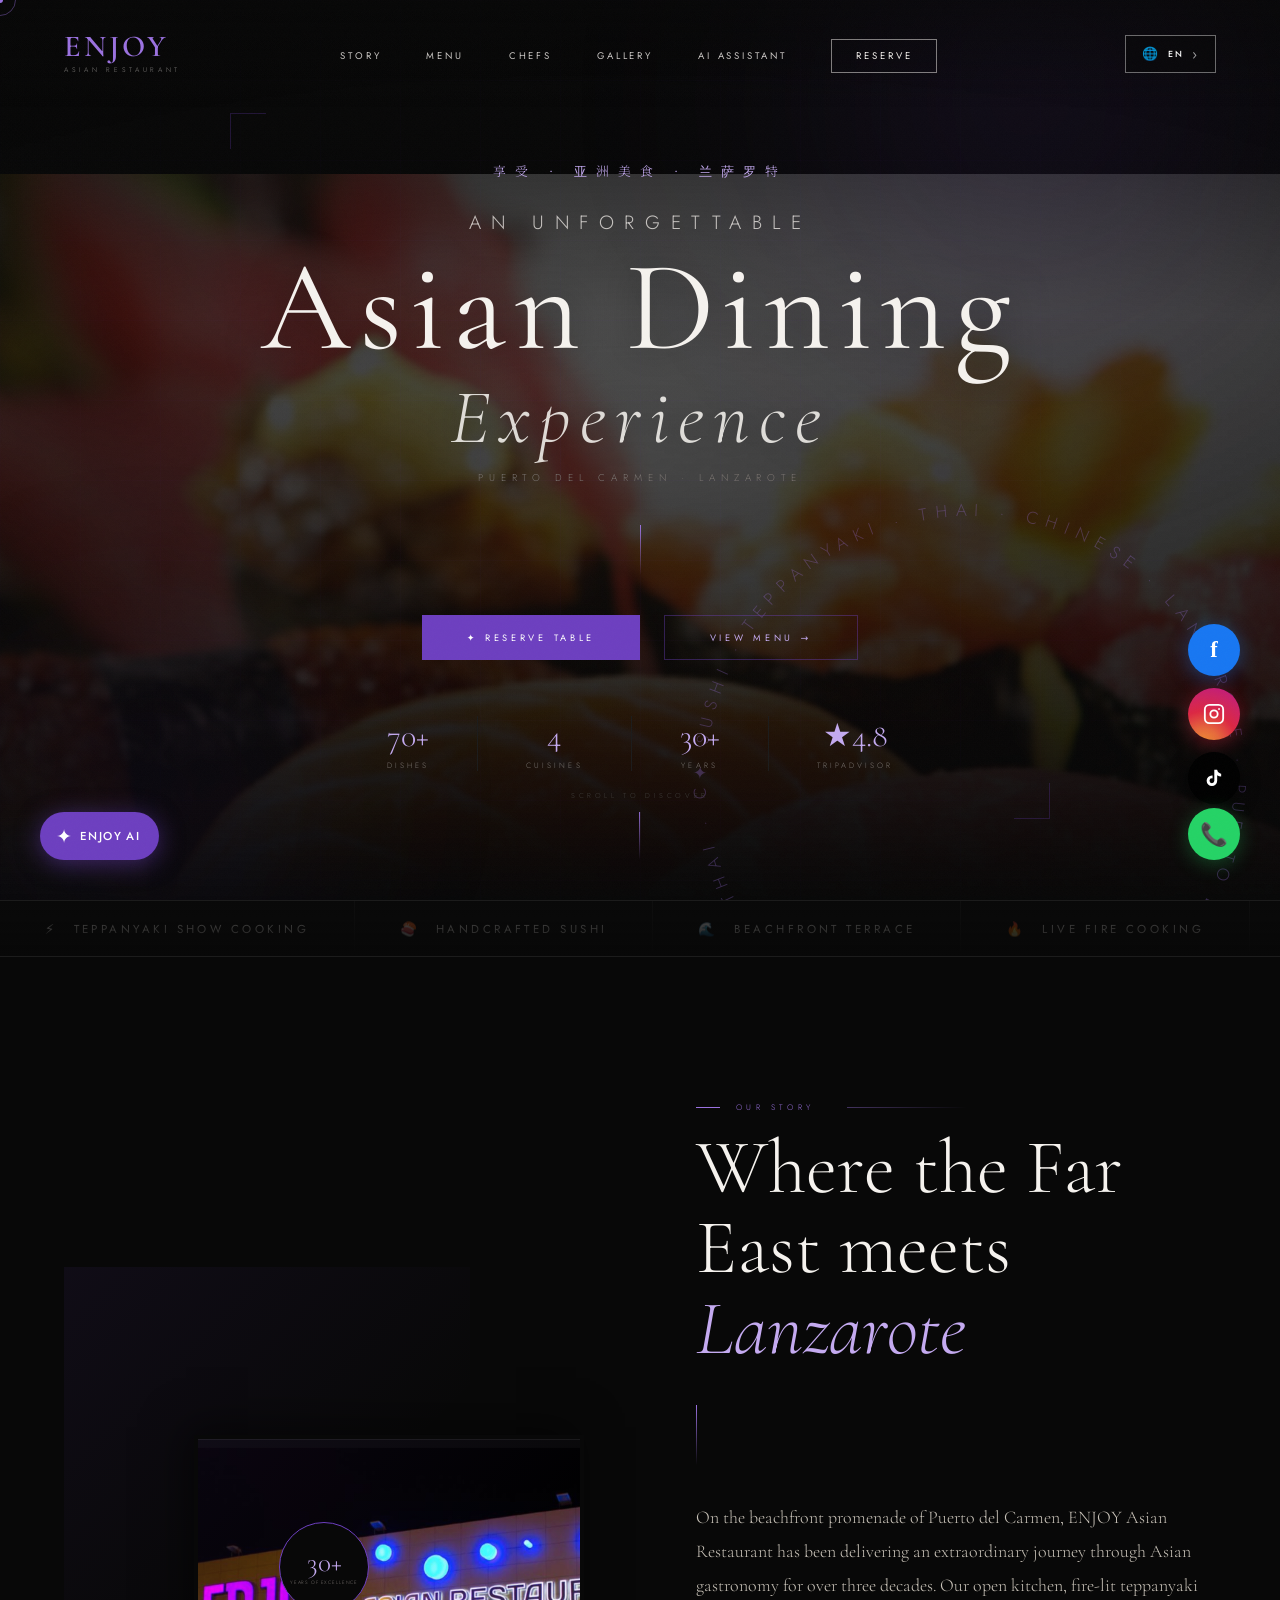
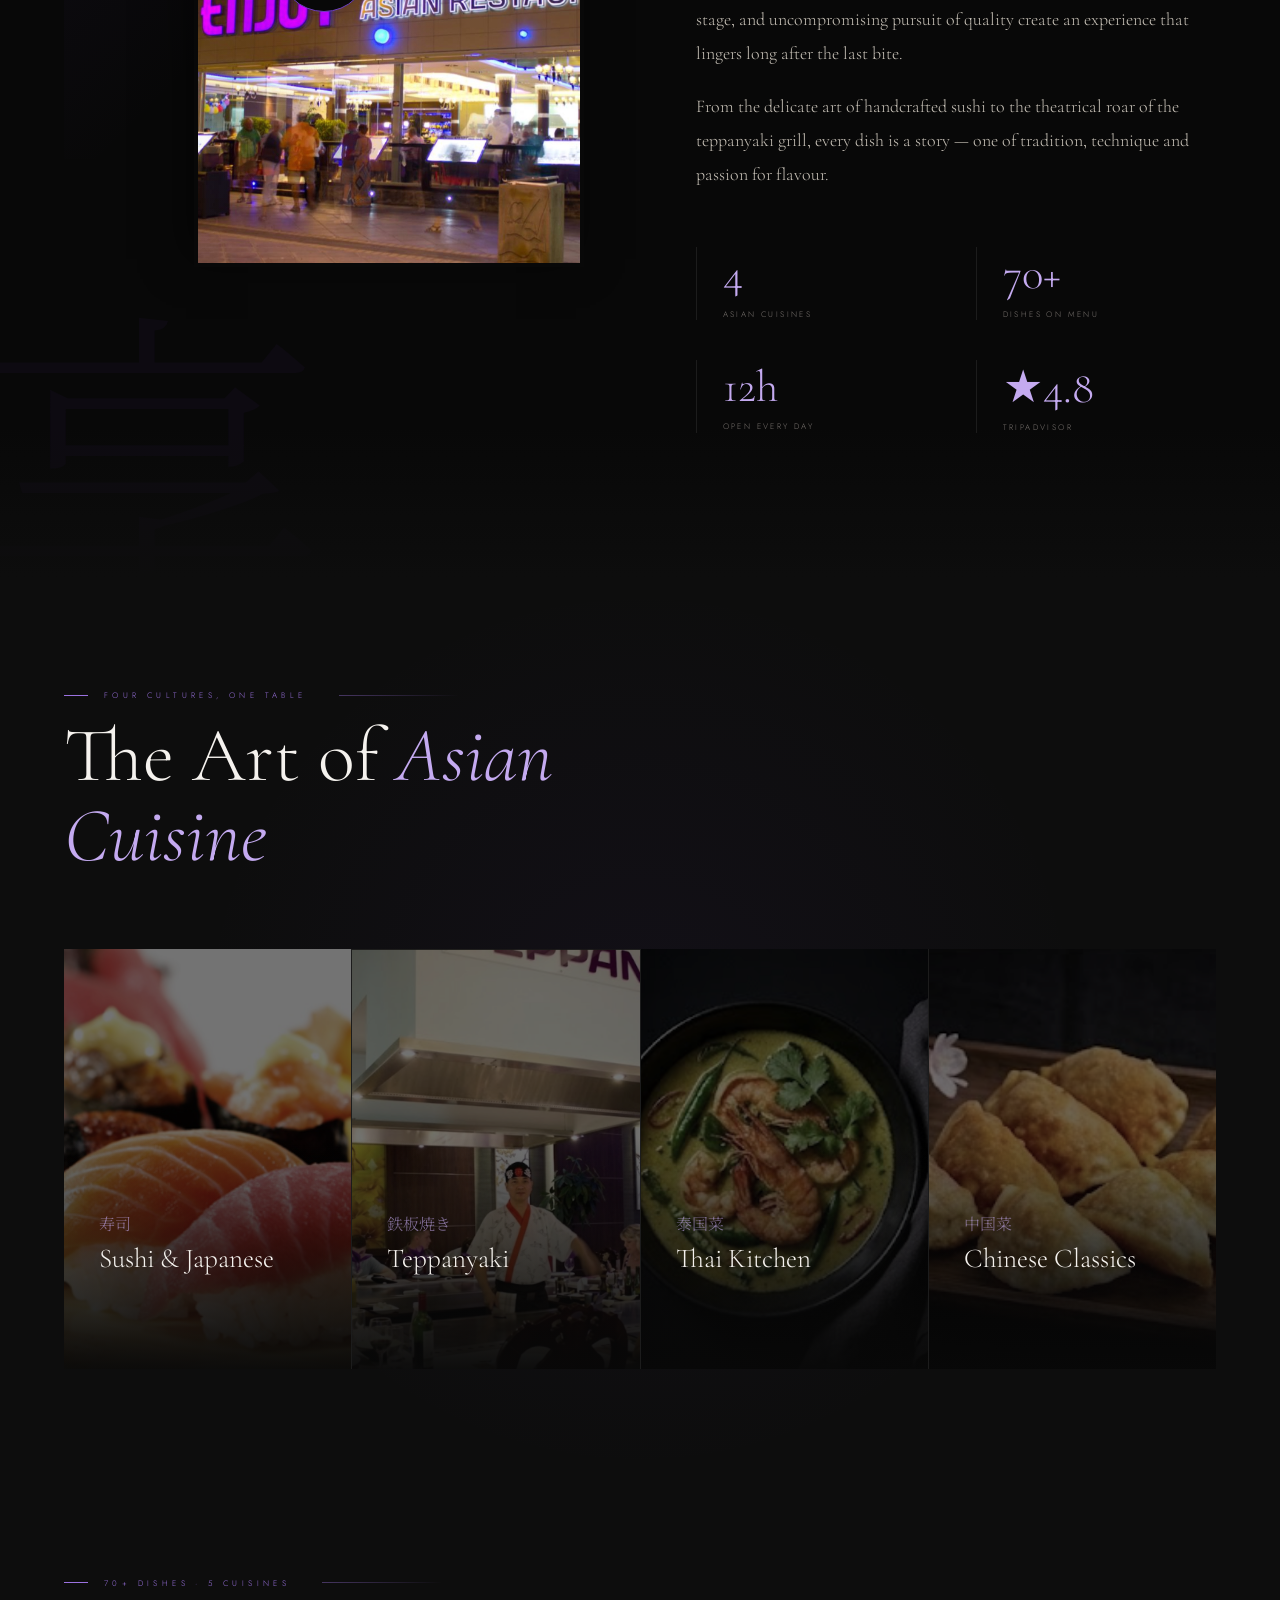
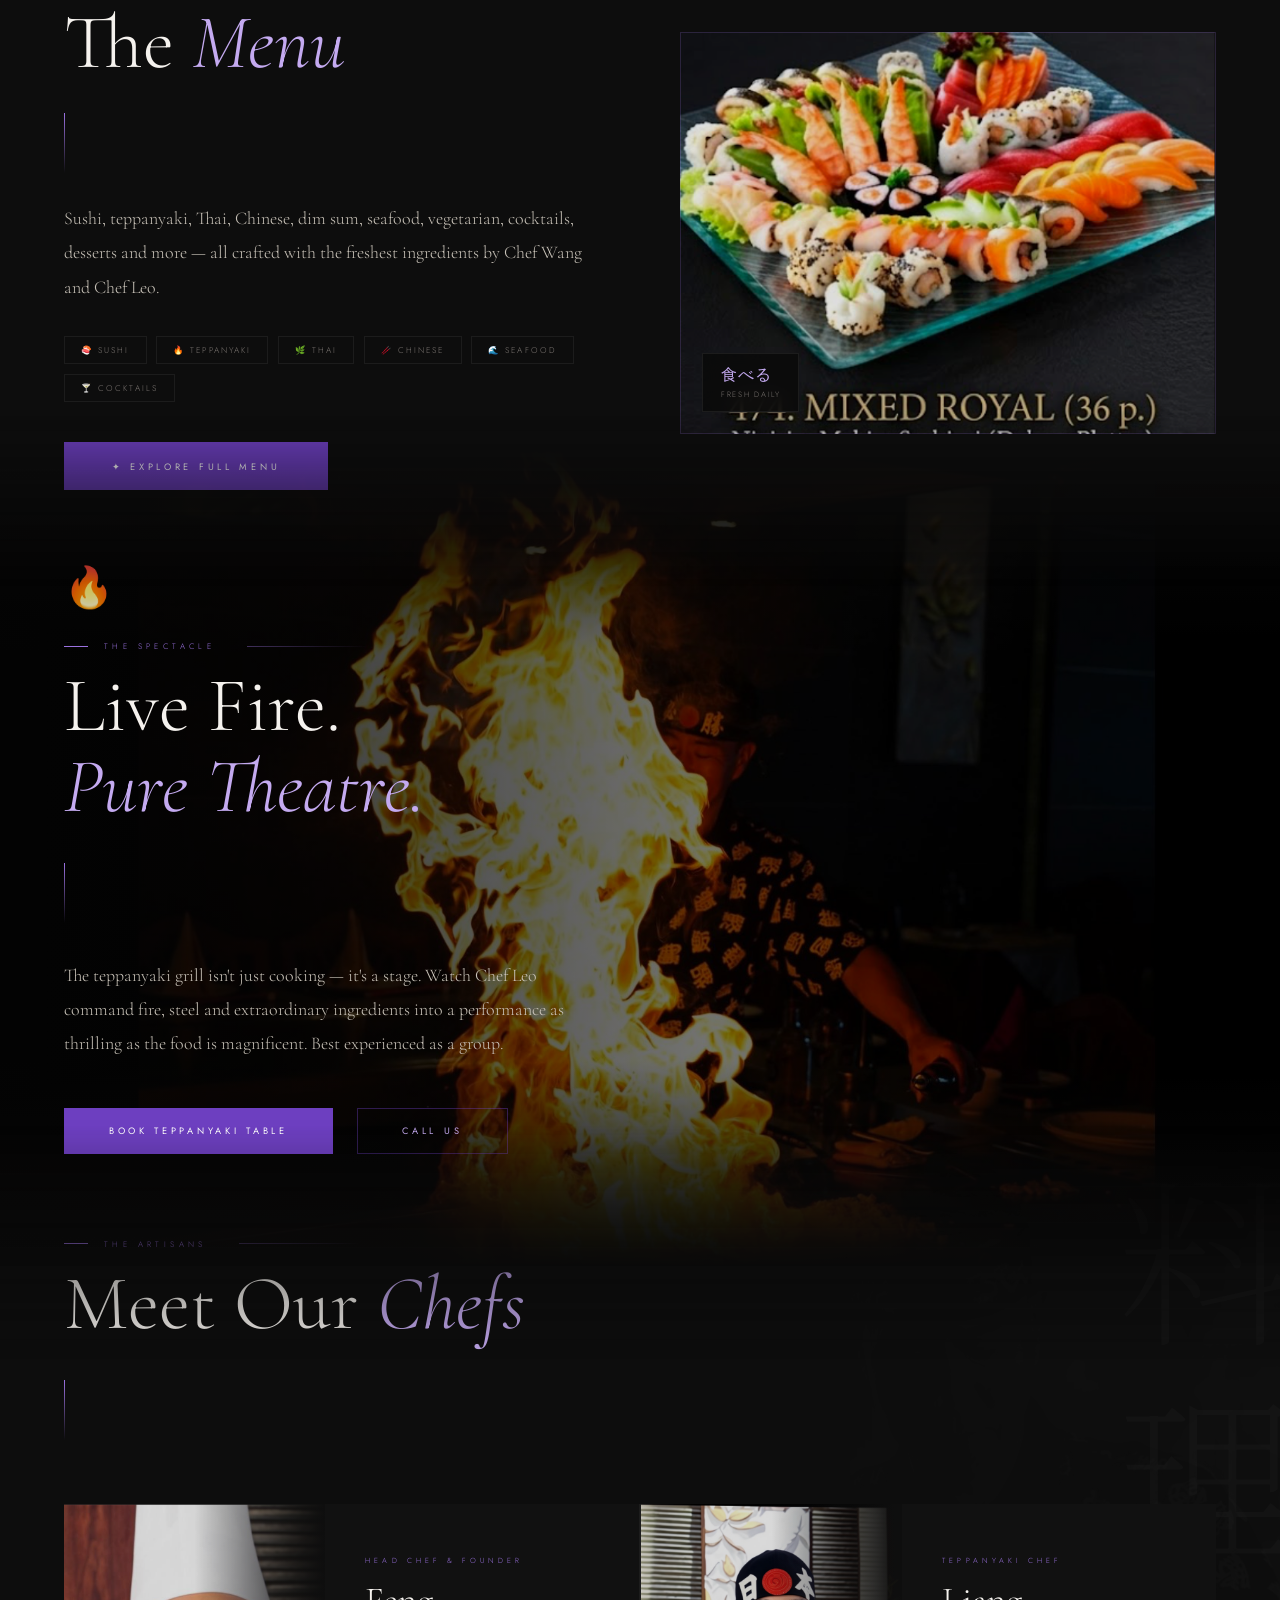
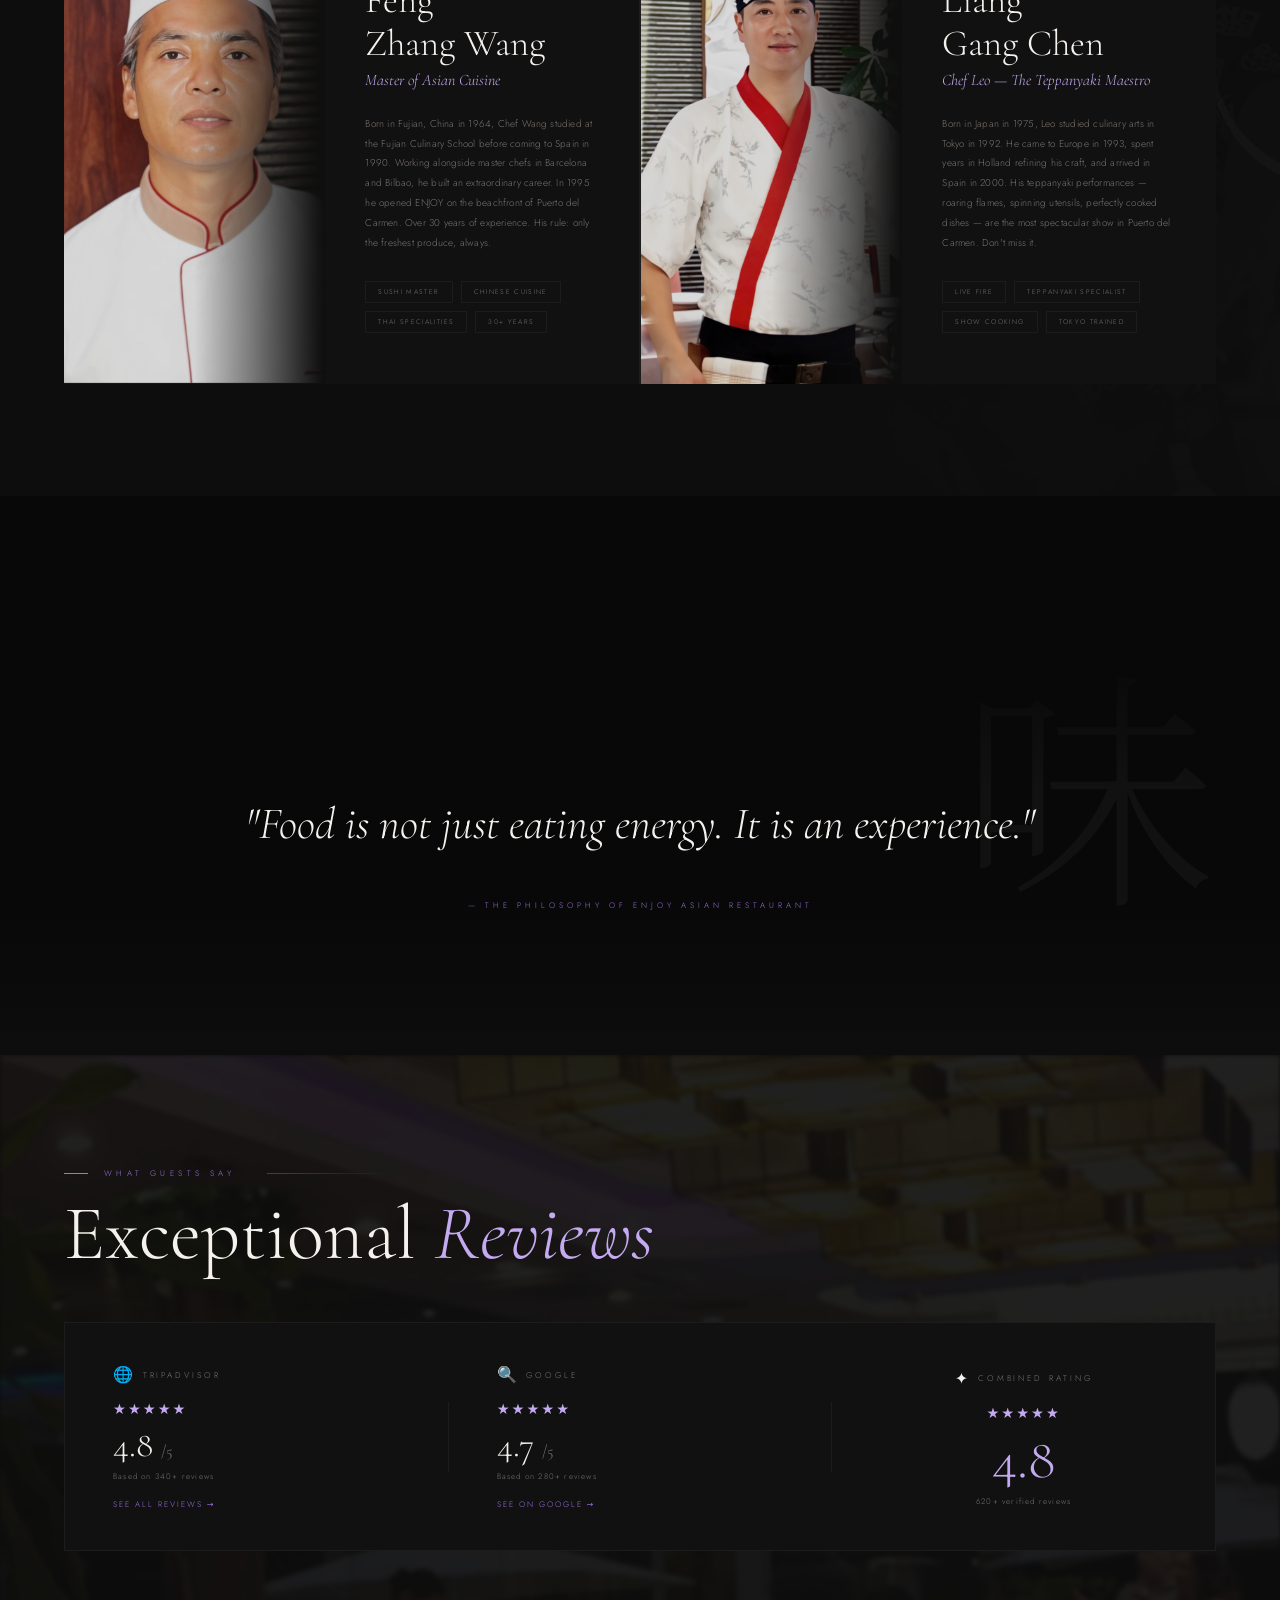
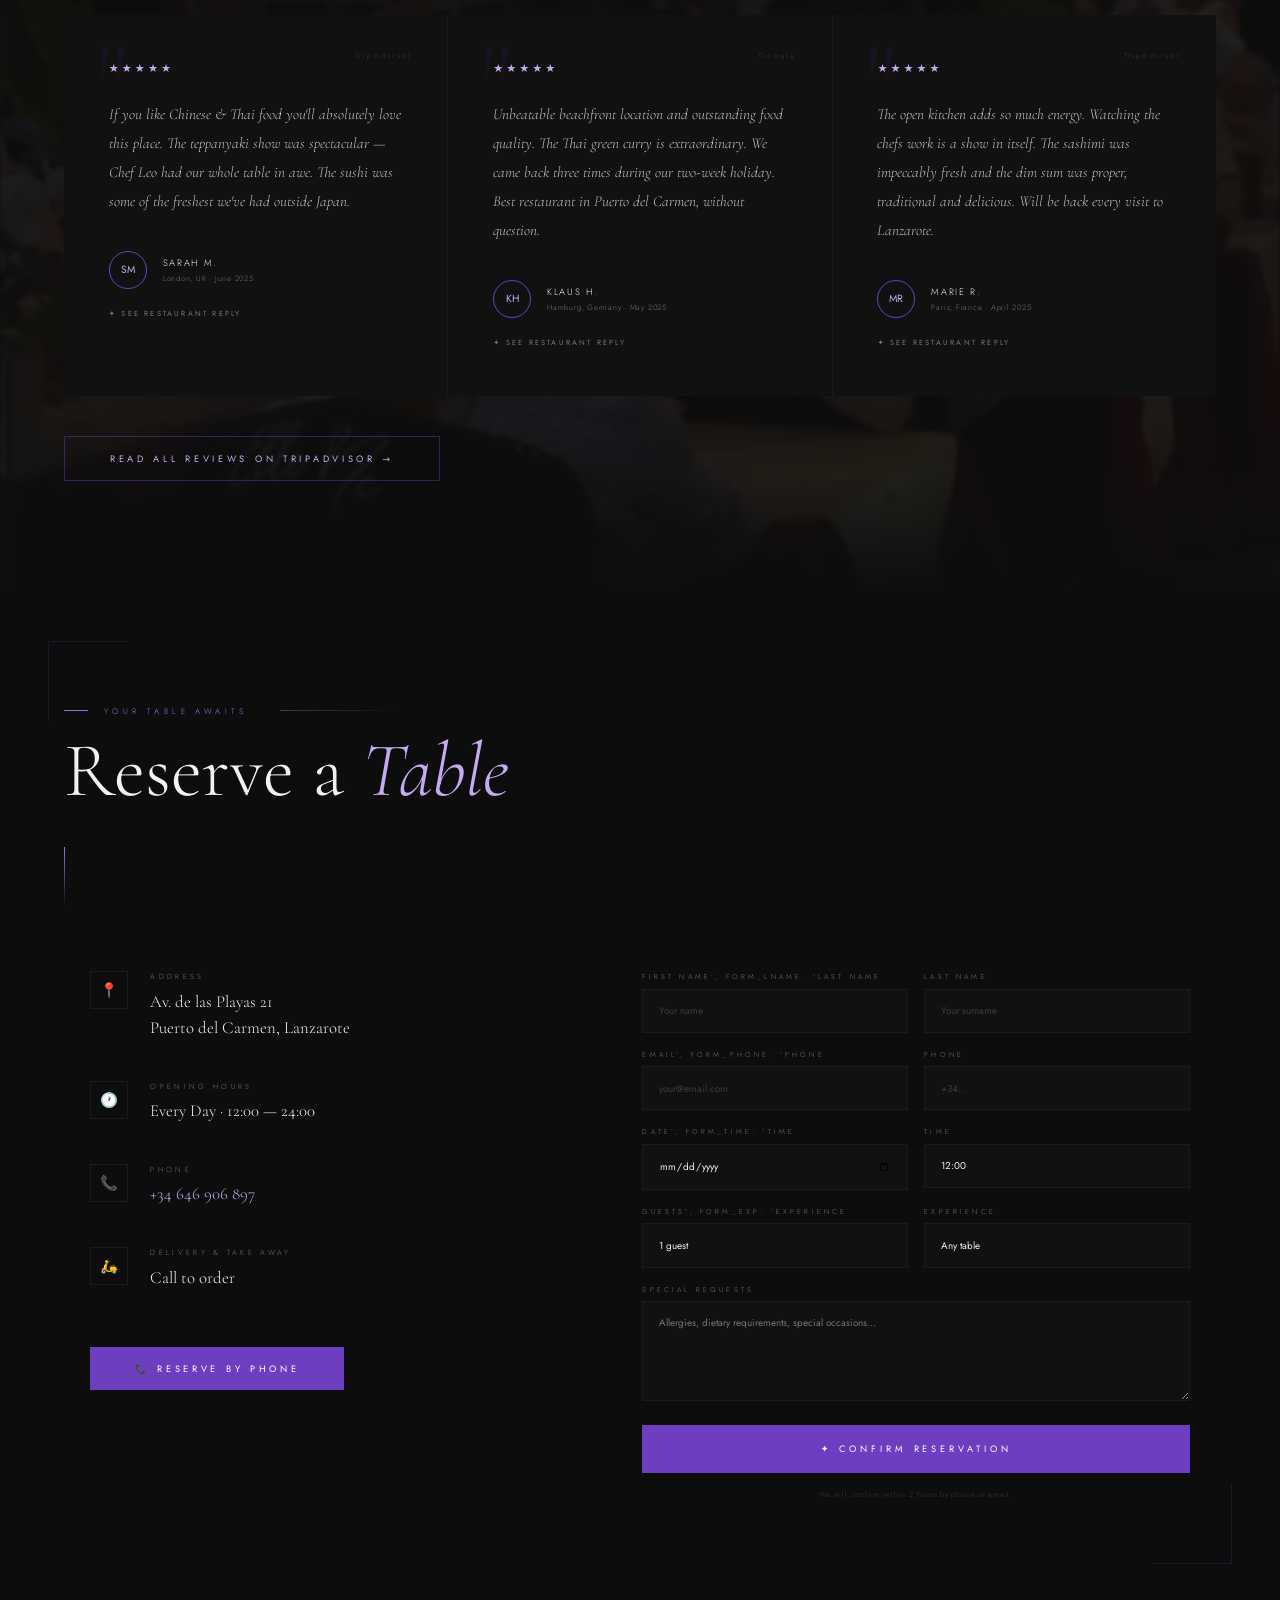
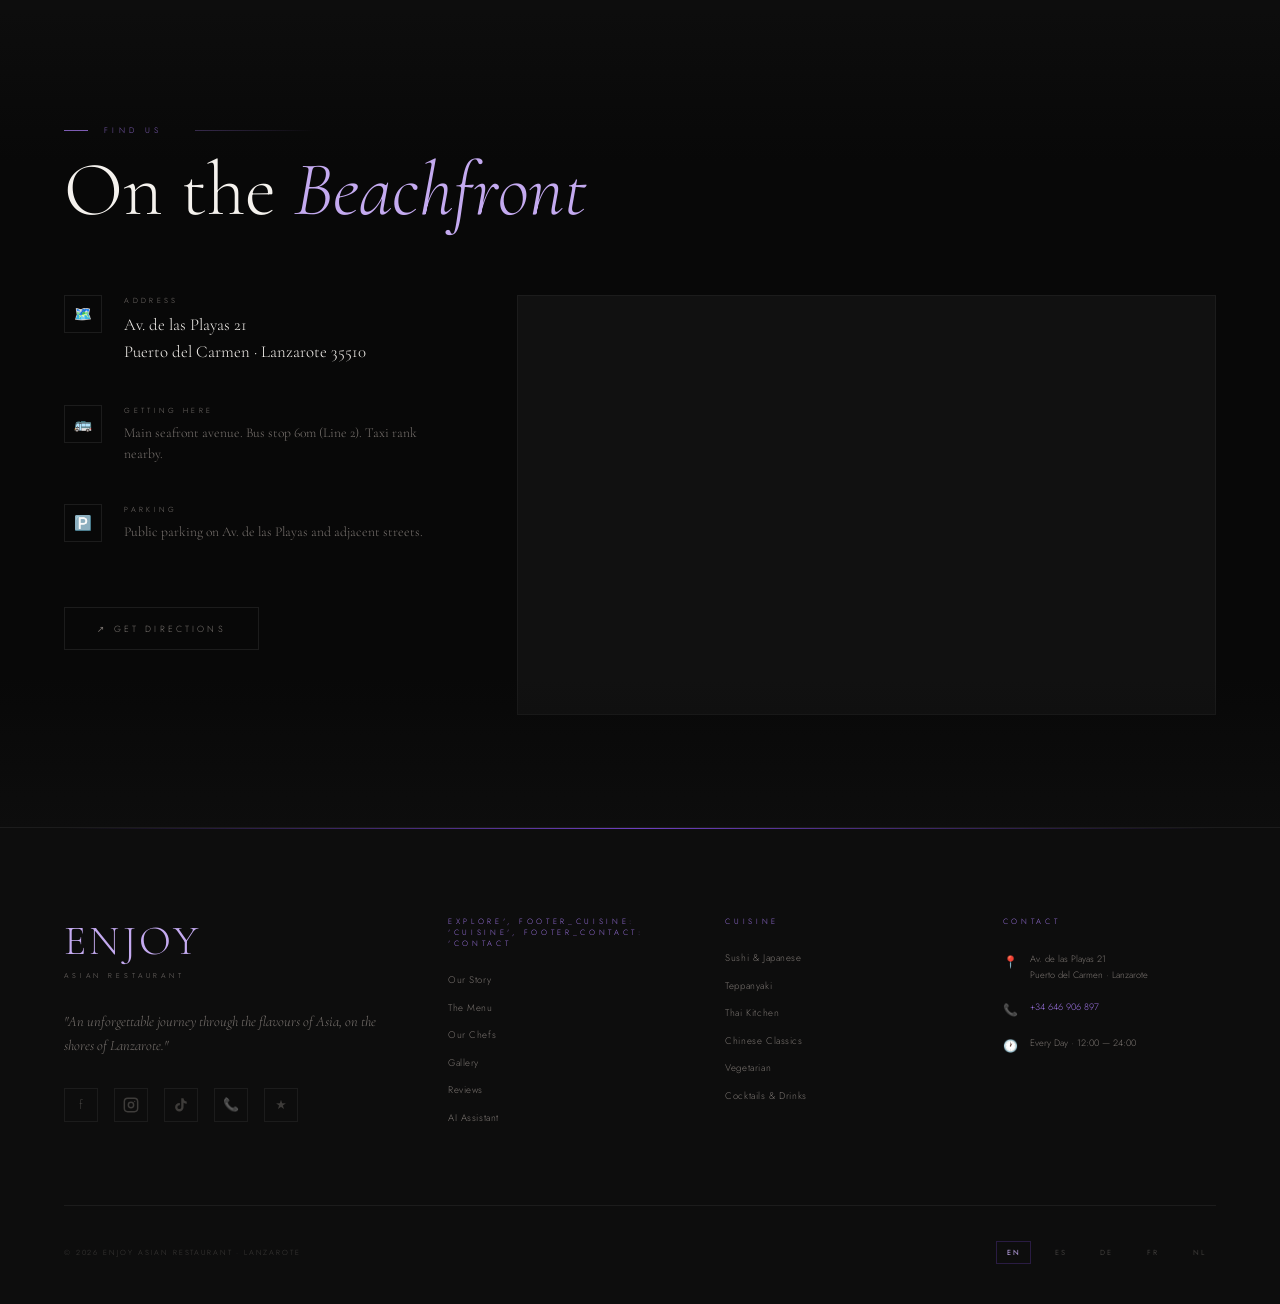
==== index.html @ 955f2ff1 "fwef" ====
<!DOCTYPE html>
<html lang="en" id="htmlRoot">
<head>
  <meta charset="UTF-8">
  <link rel="icon" type="image/png" href="Fabicon.png">
  <link rel="apple-touch-icon" href="Fabicon.png">
  <meta name="viewport" content="width=device-width, initial-scale=1.0">
  <meta name="description" content="ENJOY Asian Restaurant — Premium sushi, teppanyaki, Thai & Chinese cuisine on the beachfront of Puerto del Carmen, Lanzarote.">
  <meta name="keywords" content="restaurant puerto del carmen, asian restaurant lanzarote, sushi lanzarote, teppanyaki lanzarote, thai restaurant lanzarote, chinese restaurant lanzarote">
  <title>ENJOY Asian Restaurant — Puerto del Carmen, Lanzarote</title>
  <link rel="stylesheet" href="style.css">
</head>
<body>

<!-- Custom cursor -->
<div id="cursor-dot"></div>
<div id="cursor-ring"></div>

<!-- Loader -->
<div id="loader">
  <div class="loader-kanji">享</div>
  <div class="loader-text">ENJOY Asian Restaurant</div>
  <div class="loader-bar"><div class="loader-bar-fill"></div></div>
</div>

<!-- Social floats -->
<div id="social-float">
  <a href="https://www.facebook.com/enjoyasianrestaurant/?locale=es_ES" class="social-bubble fb-bubble" aria-label="Facebook" target="_blank" rel="noopener">f</a>
  <a href="https://www.instagram.com/enjoy_asian_restaurant?igsh=MTVpM29tMm94ZmNlbQ==" class="social-bubble ig-bubble" aria-label="Instagram" target="_blank" rel="noopener">
    <svg viewBox="0 0 24 24" fill="none" stroke="currentColor" stroke-width="2" stroke-linecap="round" stroke-linejoin="round" width="22" height="22"><rect x="2" y="2" width="20" height="20" rx="5" ry="5"/><circle cx="12" cy="12" r="4"/><circle cx="17.5" cy="6.5" r="1" fill="currentColor" stroke="none"/></svg>
  </a>
  <a href="https://www.tiktok.com/@enjoyasiaresturant?_r=1&_t=ZN-97IBMkynPc6" class="social-bubble tt-bubble" aria-label="TikTok" target="_blank" rel="noopener">
    <svg viewBox="0 0 24 24" fill="currentColor" width="20" height="20"><path d="M19.59 6.69a4.83 4.83 0 0 1-3.77-4.25V2h-3.45v13.67a2.89 2.89 0 0 1-2.88 2.5 2.89 2.89 0 0 1-2.89-2.89 2.89 2.89 0 0 1 2.89-2.89c.28 0 .54.04.79.1V9.01a6.32 6.32 0 0 0-.79-.05 6.34 6.34 0 0 0-6.34 6.34 6.34 6.34 0 0 0 6.34 6.34 6.34 6.34 0 0 0 6.33-6.34V8.69a8.18 8.18 0 0 0 4.78 1.52V6.76a4.85 4.85 0 0 1-1.01-.07z"/></svg>
  </a>
</div>

<!-- AI floating chat -->
<div id="ai-chat-float">
  <button id="ai-chat-btn" onclick="toggleAiChat()" aria-label="AI Assistant">
    <span id="ai-chat-btn-icon">✦</span>
    <span id="ai-chat-btn-close" style="display:none">✕</span>
    <span id="ai-chat-label">ENJOY AI</span>
  </button>
  <div id="ai-chat-panel" style="display:none">
    <div class="ai-fp-header">
      <div class="ai-fp-dot"></div>
      <span class="ai-fp-title" data-i18n="ai_status">ENJOY AI Assistant · Online</span>
    </div>
    <div class="ai-fp-messages" id="floatChatMessages">
      <div class="msg bot">
        <span class="msg-label">ENJOY AI</span>
        <div class="msg-bubble" data-i18n="ai_welcome"><strong>Irasshaimase! 🍣</strong><br><br>Welcome to ENJOY Asian Restaurant. Ask me anything — menu, allergens, reservations, the teppanyaki show and more!</div>
      </div>
    </div>
    <div class="ai-fp-chips">
      <button class="chip" data-i18n="chip_sushi" onclick="sendFloatSuggestionKey('ai_sq_sushi')">🍣 Sushi</button>
      <button class="chip" data-i18n="chip_hours" onclick="sendFloatSuggestionKey('ai_sq_hours')">🕐 Hours</button>
      <button class="chip" data-i18n="chip_teppanyaki" onclick="sendFloatSuggestionKey('ai_sq_teppanyaki')">🔥 Teppanyaki</button>
      <button class="chip" data-i18n="chip_cocktails" onclick="sendFloatSuggestionKey('ai_sq_cocktails')">🍸 Cocktails</button>
    </div>
    <div class="ai-fp-input-row">
      <input type="text" id="floatChatInput" class="ai-fp-input" placeholder="Ask anything…" onkeypress="handleFloatChatKey(event)" autocomplete="off">
      <button class="ai-fp-send" onclick="sendFloatMessage()">→</button>
    </div>
  </div>
</div>

<!-- WhatsApp float -->
<div id="wa-float">
  <div class="wa-tooltip">Call us</div>
  <a href="tel:+34646906897" class="wa-bubble" aria-label="Call us">📞</a>
</div>

<!-- ═══════════ NAVBAR ═══════════ -->
<nav id="navbar">
  <div class="nav-logo">
    <div class="nav-logo-enjoy">ENJOY</div>
    <div class="nav-logo-sub">Asian Restaurant</div>
  </div>
  <ul class="nav-links">
    <li><a href="#about" data-i18n="nav_story">Story</a></li>
    <li><a href="menu.html" target="_self" data-i18n="nav_menu">Menu</a></li>
    <li><a href="#chefs" data-i18n="nav_chefs">Chefs</a></li>
    <li><a href="gallery.html" data-i18n="nav_gallery">Gallery</a></li>
    <li><a href="ai.html" target="_self" data-i18n="nav_ai">AI Assistant</a></li>
    <li><a href="tel:+34646906897" class="nav-reserve" data-i18n="nav_reserve">Reserve</a></li>
  </ul>
  <!-- Language selector — globe dropdown -->
  <div class="lang-selector" id="langSelector">
    <button class="lang-selector-btn" id="langSelectorBtn" onclick="toggleLangDropdown()" aria-haspopup="true" aria-expanded="false">
      <span class="lang-globe">🌐</span>
      <span class="lang-current" id="langCurrent">EN</span>
      <span class="lang-chevron" id="langChevron">›</span>
    </button>
    <div class="lang-dropdown" id="langDropdown" role="listbox">
      <button class="lang-option active" id="lang-en" onclick="setLang('en')" role="option">
        <span class="lang-flag">🇬🇧</span><span class="lang-name">English</span><span class="lang-check">✓</span>
      </button>
      <button class="lang-option" id="lang-es" onclick="setLang('es')" role="option">
        <span class="lang-flag">🇪🇸</span><span class="lang-name">Español</span><span class="lang-check">✓</span>
      </button>
      <button class="lang-option" id="lang-de" onclick="setLang('de')" role="option">
        <span class="lang-flag">🇩🇪</span><span class="lang-name">Deutsch</span><span class="lang-check">✓</span>
      </button>
      <button class="lang-option" id="lang-fr" onclick="setLang('fr')" role="option">
        <span class="lang-flag">🇫🇷</span><span class="lang-name">Français</span><span class="lang-check">✓</span>
      </button>
    </div>
  </div>
  <div class="hamburger" id="hamburger" role="button" tabindex="0" aria-label="Toggle menu">
    <span></span><span></span><span></span>
  </div>
</nav>
<div class="mobile-menu" id="mobileMenu">
  <a href="#about"       onclick="closeMobileMenu()" data-i18n="nav_story">Our Story</a>
  <a href="menu.html"    onclick="closeMobileMenu()" data-i18n="nav_menu">The Menu</a>
  <a href="#chefs"       onclick="closeMobileMenu()" data-i18n="nav_chefs">Our Chefs</a>
  <a href="gallery.html"     onclick="closeMobileMenu()" data-i18n="nav_gallery">Gallery</a>
  <a href="#reviews"     onclick="closeMobileMenu()" data-i18n="nav_reviews">Reviews</a>
  <a href="ai.html" onclick="closeMobileMenu()" data-i18n="nav_ai">AI Assistant</a>
  <a href="tel:+34646906897" onclick="closeMobileMenu()" data-i18n="nav_reserve_long">Reserve a Table</a>
  <a href="tel:+34646906897">Call us</a>
  <!-- Mobile language selector -->
  <div class="mobile-lang-row">
    <button class="mobile-lang-opt active" id="mob-lang-en" onclick="setLang('en');closeMobileMenu()">🇬🇧 EN</button>
    <button class="mobile-lang-opt" id="mob-lang-es" onclick="setLang('es');closeMobileMenu()">🇪🇸 ES</button>
    <button class="mobile-lang-opt" id="mob-lang-de" onclick="setLang('de');closeMobileMenu()">🇩🇪 DE</button>
    <button class="mobile-lang-opt" id="mob-lang-fr" onclick="setLang('fr');closeMobileMenu()">🇫🇷 FR</button>
  </div>
</div>

<!-- ═══════════ HERO — Cinematic Scroll Experience ═══════════ -->
<section id="hero">

  <!-- LAYER 0: Background photo — real teppanyaki shot -->
  <div class="hero-bg-layer" id="heroBg"></div>

  <!-- LAYER 1: Fire glow — animated warm pulse -->
  <div class="hero-fire-glow"></div>

  <!-- LAYER 2: Vignette — static -->
  <div class="hero-vignette"></div>

  <!-- LAYER 2: Orbs — move at medium speed -->
  <div class="hero-orb hero-orb-1" id="heroOrb1"></div>
  <div class="hero-orb hero-orb-2" id="heroOrb2"></div>

  <!-- LAYER 3: Subtle grid -->
  <div class="hero-grid-overlay"></div>

  <!-- LAYER 4: Particles -->
  <div class="hero-particles" id="particles"></div>

  <!-- LAYER 5: Rotating ring — moves slightly faster than bg -->
  <div class="hero-rotating-text" id="heroRing" aria-hidden="true">
    <svg viewBox="0 0 500 500" xmlns="http://www.w3.org/2000/svg">
      <defs>
        <path id="circle-path" d="M 250,250 m -200,0 a 200,200 0 1,1 400,0 a 200,200 0 1,1 -400,0"/>
      </defs>
      <text fill="rgba(155,114,224,0.3)" font-size="13" font-family="Jost" letter-spacing="6">
        <textPath href="#circle-path">
          ✦ SUSHI · TEPPANYAKI · THAI · CHINESE · LANZAROTE · PUERTO DEL CARMEN ·
          ✦ SUSHI · TEPPANYAKI · THAI · CHINESE · LANZAROTE · PUERTO DEL CARMEN ·
        </textPath>
      </text>
    </svg>
  </div>

  <!-- LAYER 6: Main content — scrolls away normally but with scale+fade -->
  <div class="hero-content" id="heroContent">
    <div class="hero-content-card" id="heroCard">

      <!-- Eyebrow — fades first on scroll -->
      <p class="hero-jp" id="heroJp">享受 · 亚洲美食 · 兰萨罗特</p>

      <!-- Main title — shrinks on scroll -->
      <div class="hero-title-wrap">
        <h1 class="hero-title" id="heroTitle">
          <span class="hero-title-line hero-title-line--thin" data-i18n="hero_line1">An Unforgettable</span>
          <span class="hero-title-line hero-title-line--main" data-i18n="hero_line2">Asian Dining</span>
          <span class="hero-title-line hero-title-line--italic" data-i18n="hero_line3">Experience</span>
        </h1>
      </div>

      <!-- Sub-brand — fades slightly after title -->
      <p class="hero-sub-brand" id="heroSubBrand" data-i18n="hero_subbrand">Puerto del Carmen · Lanzarote</p>

      <div class="hero-divider" id="heroDivider"></div>

      <!-- CTA — fades last -->
      <div class="hero-cta" id="heroCta">
        <a href="tel:+34646906897" class="btn-primary"><span data-i18n="hero_reserve">✦ Reserve Table</span></a>
        <a href="menu.html" class="btn-secondary"><span data-i18n="hero_menu">View Menu →</span></a>
      </div>

      <!-- Stats -->
      <div class="hero-stats" id="heroStats">
        <div class="hero-stat-pill">
          <span class="hero-stat-num">70+</span>
          <span class="hero-stat-label" data-i18n="stat_dishes">Dishes</span>
        </div>
        <div class="hero-stat-pill">
          <span class="hero-stat-num">4</span>
          <span class="hero-stat-label" data-i18n="stat_cuisines">Cuisines</span>
        </div>
        <div class="hero-stat-pill">
          <span class="hero-stat-num">30+</span>
          <span class="hero-stat-label" data-i18n="stat_years">Years</span>
        </div>
        <div class="hero-stat-pill">
          <span class="hero-stat-num">★4.8</span>
          <span class="hero-stat-label">TripAdvisor</span>
        </div>
      </div>
    </div>
  </div>

  <!-- Scroll indicator — fades immediately on scroll -->
  <div class="hero-scroll" id="heroScrollIndicator">
    <span data-i18n="scroll_discover">Scroll to discover</span>
    <div class="scroll-line"></div>
  </div>

</section>

<!-- ═══════════ STRIP ═══════════ -->
<div id="experience-strip">
  <div class="strip-inner">
    <div class="strip-track">
      <div class="strip-item"><span class="strip-icon">⚡</span><span class="strip-text" data-i18n="strip_1">Teppanyaki Show Cooking</span></div>
      <div class="strip-item"><span class="strip-icon">🍣</span><span class="strip-text" data-i18n="strip_2">Handcrafted Sushi</span></div>
      <div class="strip-item"><span class="strip-icon">🌊</span><span class="strip-text" data-i18n="strip_3">Beachfront Terrace</span></div>
      <div class="strip-item"><span class="strip-icon">🔥</span><span class="strip-text" data-i18n="strip_4">Live Fire Cooking</span></div>
      <div class="strip-item"><span class="strip-icon">🌿</span><span class="strip-text" data-i18n="strip_5">Fresh Daily Produce</span></div>
      <div class="strip-item"><span class="strip-icon">🛵</span><span class="strip-text" data-i18n="strip_6">Home Delivery & Take Away</span></div>
      <div class="strip-item"><span class="strip-icon">⭐</span><span class="strip-text" data-i18n="strip_7">TripAdvisor Top Rated</span></div>
      <div class="strip-item"><span class="strip-icon">🌏</span><span class="strip-text" data-i18n="strip_8">Thai · Japanese · Chinese</span></div>
      <div class="strip-item"><span class="strip-icon">⚡</span><span class="strip-text" data-i18n="strip_1">Teppanyaki Show Cooking</span></div>
      <div class="strip-item"><span class="strip-icon">🍣</span><span class="strip-text" data-i18n="strip_2">Handcrafted Sushi</span></div>
      <div class="strip-item"><span class="strip-icon">🌊</span><span class="strip-text" data-i18n="strip_3">Beachfront Terrace</span></div>
      <div class="strip-item"><span class="strip-icon">🔥</span><span class="strip-text" data-i18n="strip_4">Live Fire Cooking</span></div>
      <div class="strip-item"><span class="strip-icon">🌿</span><span class="strip-text" data-i18n="strip_5">Fresh Daily Produce</span></div>
      <div class="strip-item"><span class="strip-icon">🛵</span><span class="strip-text" data-i18n="strip_6">Home Delivery & Take Away</span></div>
      <div class="strip-item"><span class="strip-icon">⭐</span><span class="strip-text" data-i18n="strip_7">TripAdvisor Top Rated</span></div>
      <div class="strip-item"><span class="strip-icon">🌏</span><span class="strip-text" data-i18n="strip_8">Thai · Japanese · Chinese</span></div>
    </div>
  </div>
</div>

<!-- ═══════════ ABOUT ═══════════ -->
<section id="about" class="max-w">
  <div class="about-image-stack reveal">
    <div class="about-img-main"></div>
    <div class="about-img-accent" id="aboutImgAccent"></div>
    <div class="about-badge">
      <span class="about-badge-num">30+</span>
      <span class="about-badge-text" data-i18n="about_badge">Years of Excellence</span>
    </div>
  </div>
  <div>
    <p class="section-label reveal reveal-delay-1" data-i18n="about_label">Our Story</p>
    <h2 class="section-title reveal reveal-delay-2" data-i18n="about_title">Where the Far East<br>meets <em>Lanzarote</em></h2>
    <div class="accent-line reveal reveal-delay-2"></div>
    <p class="section-text reveal reveal-delay-3" data-i18n="about_text1">
      On the beachfront promenade of Puerto del Carmen, ENJOY Asian Restaurant has been delivering an extraordinary journey through Asian gastronomy for over three decades. Our open kitchen, fire-lit teppanyaki stage, and uncompromising pursuit of quality create an experience that lingers long after the last bite.
    </p>
    <p class="section-text reveal reveal-delay-4" style="margin-top:1.2rem" data-i18n="about_text2">
      From the delicate art of handcrafted sushi to the theatrical roar of the teppanyaki grill, every dish is a story — one of tradition, technique and passion for flavour.
    </p>
    <div class="about-stats reveal reveal-delay-4">
      <div class="stat-item"><div class="stat-num">4</div><div class="stat-label" data-i18n="stat_label1">Asian Cuisines</div></div>
      <div class="stat-item"><div class="stat-num">70+</div><div class="stat-label" data-i18n="stat_label2">Dishes on Menu</div></div>
      <div class="stat-item"><div class="stat-num">12h</div><div class="stat-label" data-i18n="stat_label3">Open Every Day</div></div>
      <div class="stat-item"><div class="stat-num">★4.8</div><div class="stat-label">TripAdvisor</div></div>
    </div>
  </div>
</section>

<!-- ═══════════ CUISINE CARDS ═══════════ -->
<section id="cuisine">
  <div class="section-intro max-w reveal">
    <div>
      <p class="section-label" data-i18n="cuisine_label">Four Cultures, One Table</p>
      <h2 class="section-title" data-i18n="cuisine_title">The Art of <em>Asian Cuisine</em></h2>
    </div>
  </div>
  <div class="cuisine-grid reveal" style="margin-top:3rem">
    <div class="cuisine-card">
      <div class="cuisine-card-bg" style="background-image:url('hero-sushi.jpg')"></div>
      <div class="cuisine-card-overlay"></div>
      <div class="cuisine-card-content">
        <span class="cuisine-jp">寿司</span>
        <span class="cuisine-name" data-i18n="cuisine_sushi">Sushi &amp; Japanese</span>
        <p class="cuisine-desc" data-i18n="cuisine_desc_sushi">Hand-pressed nigiri, artisan maki rolls and ultra-fresh sashimi. The purest expression of Japanese culinary mastery.</p>
      </div>
    </div>
    <div class="cuisine-card">
      <div class="cuisine-card-bg" style="background-image:url('nueva foto tempa.png')"></div>
      <div class="cuisine-card-overlay"></div>
      <div class="cuisine-card-content">
        <span class="cuisine-jp">鉄板焼き</span>
        <span class="cuisine-name" data-i18n="cuisine_teppa">Teppanyaki</span>
        <p class="cuisine-desc" data-i18n="cuisine_desc_teppa">Chef Leo's live performance on the iron griddle — fire, knife artistry and theatre fused into an unforgettable spectacle.</p>
      </div>
    </div>
    <div class="cuisine-card">
      <div class="cuisine-card-bg" style="background-image:url('Thai yellow prawn.png')"></div>
      <div class="cuisine-card-overlay"></div>
      <div class="cuisine-card-content">
        <span class="cuisine-jp">泰国菜</span>
        <span class="cuisine-name" data-i18n="cuisine_thai">Thai Kitchen</span>
        <p class="cuisine-desc" data-i18n="cuisine_desc_thai">Fragrant curries, lemongrass-infused soups and perfectly balanced spice. Authentic Thai flavours on the shores of Lanzarote.</p>
      </div>
    </div>
    <div class="cuisine-card">
      <div class="cuisine-card-bg" style="background-image:url('Kuotie.png')"></div>
      <div class="cuisine-card-overlay"></div>
      <div class="cuisine-card-content">
        <span class="cuisine-jp">中国菜</span>
        <span class="cuisine-name" data-i18n="cuisine_chinese">Chinese Classics</span>
        <p class="cuisine-desc" data-i18n="cuisine_desc_chinese">Dim sum, Peking duck and wok-fired masterpieces — centuries of Chinese tradition served with contemporary refinement.</p>
      </div>
    </div>
  </div>
</section>

<!-- ═══════════ MENU GATEWAY — click only, no scroll content ═══════════ -->
<section id="menu-gateway" style="padding:6rem 5%;background:var(--bg-soft)">
  <div class="menu-gateway-grid max-w">
    <!-- Left: text content -->
    <div class="menu-gateway-content reveal">
      <p class="section-label" data-i18n="menu_label">70+ Dishes · 5 Cuisines</p>
      <h2 class="section-title" data-i18n="menu_title">The <em>Menu</em></h2>
      <div class="accent-line reveal-delay-1" style="margin:1.8rem 0"></div>
      <p class="section-text reveal-delay-2" style="margin:0">
        <span data-i18n="menu_text">Sushi, teppanyaki, Thai, Chinese, dim sum, seafood, vegetarian, cocktails, desserts and more — all crafted with the freshest ingredients by Chef Wang and Chef Leo.</span>
      </p>
      <div class="menu-gateway-cuisines reveal-delay-2">
        <span>🍣 Sushi</span><span>🔥 Teppanyaki</span><span>🌿 Thai</span><span>🥢 Chinese</span><span>🌊 Seafood</span><span>🍸 Cocktails</span>
      </div>
      <div style="margin-top:2.5rem" class="reveal-delay-3">
        <a href="menu.html" class="btn-primary" style="display:inline-flex;padding:1.1rem 3rem">
          <span data-i18n="menu_btn">✦ Explore Full Menu</span>
        </a>
      </div>
    </div>
    <!-- Right: image -->
    <div class="menu-gateway-image reveal reveal-delay-2">
      <div class="menu-gateway-img-wrap">
        <img src="Mixed shushi.png" alt="Sushi at ENJOY Asian Restaurant" loading="lazy" />
        <div class="menu-gateway-img-badge">
          <span class="menu-gateway-badge-jp">食べる</span>
          <span class="menu-gateway-badge-text">Fresh Daily</span>
        </div>
      </div>
    </div>
  </div>
</section>

<!-- ═══════════ TEPPANYAKI FEATURE ═══════════ -->
<section id="teppanyaki" style="padding:0">
  <div class="teppanyaki-bg" id="teppanyakiBg" style="background-image:url('[data-uri]')!important;background-size:cover;background-position:center"></div>
  <div class="teppanyaki-content reveal">
    <span class="fire-icon">🔥</span>
    <p class="section-label" data-i18n="teppa_label">The Spectacle</p>
    <h2 class="section-title" style="max-width:520px" data-i18n="teppa_title">Live Fire.<br><em>Pure Theatre.</em></h2>
    <div class="accent-line"></div>
    <p class="section-text">
      <span data-i18n="teppa_text">The teppanyaki grill isn't just cooking — it's a stage. Watch Chef Leo command fire, steel and extraordinary ingredients into a performance as thrilling as the food is magnificent. Best experienced as a group.</span>
    </p>
    <div style="margin-top:3rem;display:flex;gap:1.5rem;flex-wrap:wrap">
      <a href="tel:+34646906897" class="btn-primary"><span data-i18n="teppa_btn1">Book Teppanyaki Table</span></a>
      <a href="tel:+34646906897" class="btn-secondary"><span data-i18n="teppa_btn2">Call us</span></a>
    </div>
  </div>
</section>

<!-- ═══════════ CHEFS ═══════════ -->
<section id="chefs" style="position:relative;overflow:hidden">
  <div style="position:absolute;top:0;right:0;width:45%;height:100%;background-image:url('[data-uri]');background-size:cover;background-position:center top;opacity:0.06;z-index:0;mask-image:linear-gradient(to left,rgba(0,0,0,0.3),transparent)"></div>
  <p class="section-label reveal" data-i18n="chefs_label">The Artisans</p>
  <h2 class="section-title reveal reveal-delay-1" data-i18n="chefs_title">Meet Our <em>Chefs</em></h2>
  <div class="accent-line reveal reveal-delay-2"></div>
  <div class="chefs-grid reveal reveal-delay-3">
    <div class="chef-card">
      <div class="chef-card-inner">
        <div class="chef-photo" style="background-image:url('chef3.png')"></div>
        <div class="chef-info">
          <span class="chef-role" data-i18n="chef1_role">Head Chef &amp; Founder</span>
          <h3 class="chef-name">Feng<br>Zhang Wang</h3>
          <p class="chef-title" data-i18n="chef1_title">Master of Asian Cuisine</p>
          <p class="chef-bio">
            <span data-i18n="chef1_bio">Born in Fujian, China in 1964, Chef Wang studied at the Fujian Culinary School before coming to Spain in 1990. Working alongside master chefs in Barcelona and Bilbao, he built an extraordinary career. In 1995 he opened ENJOY on the beachfront of Puerto del Carmen — which became the flagship of Asian dining in the Canary Islands. Over 30 years of experience. His rule: only the freshest produce, always.</span>
          </p>
          <div class="chef-specialty">
            <span class="chef-tag" data-i18n="chef1_tag1">Sushi Master</span>
            <span class="chef-tag" data-i18n="chef1_tag2">Chinese Cuisine</span>
            <span class="chef-tag" data-i18n="chef1_tag3">Thai Specialities</span>
            <span class="chef-tag">30+ Years</span>
          </div>
        </div>
      </div>
    </div>
    <div class="chef-card">
      <div class="chef-card-inner">
        <div class="chef-photo" style="background-image:url('Chef1.png')"></div>
        <div class="chef-info">
          <span class="chef-role" data-i18n="chef2_role">Teppanyaki Chef</span>
          <h3 class="chef-name">Liang<br>Gang Chen</h3>
          <p class="chef-title" data-i18n="chef2_title">Chef Leo — The Teppanyaki Maestro</p>
          <p class="chef-bio">
            <span data-i18n="chef2_bio">Born in Japan in 1975, Leo studied culinary arts in Tokyo in 1992. He came to Europe in 1993, spent years in Holland refining his craft, and arrived in Spain in 2000. His teppanyaki performances — roaring flames, spinning utensils, perfectly cooked dishes — are the most spectacular show in Puerto del Carmen. Don't miss it.</span>
          </p>
          <div class="chef-specialty">
            <span class="chef-tag" data-i18n="chef2_tag1">Live Fire</span>
            <span class="chef-tag" data-i18n="chef2_tag2">Teppanyaki Specialist</span>
            <span class="chef-tag" data-i18n="chef2_tag3">Show Cooking</span>
            <span class="chef-tag" data-i18n="chef2_tag4">Tokyo Trained</span>
          </div>
        </div>
      </div>
    </div>
  </div>
</section>

<!-- ═══════════ PARALLAX QUOTE ═══════════ -->
<div id="quote-parallax">
  <div class="quote-bg"></div>
  <div class="quote-bg-top-fade"></div>
  <blockquote class="quote-text reveal" data-i18n="quote_text">"Food is not just eating energy. It is an experience."</blockquote>
  <p class="quote-attr reveal reveal-delay-1" data-i18n="quote_attr">— The Philosophy of ENJOY Asian Restaurant</p>
</div>

<!-- ═══════════ REVIEWS ═══════════ -->
<section id="reviews" style="position:relative;overflow:hidden">
  <div style="position:absolute;inset:0;background-image:url('[data-uri]');background-size:cover;background-position:center;opacity:0.08;z-index:0;filter:blur(2px)"></div>
  <div class="max-w">
    <p class="section-label reveal" data-i18n="reviews_label">What Guests Say</p>
    <h2 class="section-title reveal reveal-delay-1" data-i18n="reviews_title">Exceptional <em>Reviews</em></h2>
  </div>

  <!-- Live review score bar -->
  <div class="review-score-bar max-w reveal reveal-delay-2">
    <div class="review-score-item">
      <div class="review-score-logo">
        <span class="review-score-icon">🌐</span>
        <span class="review-score-source">TripAdvisor</span>
      </div>
      <div class="review-score-stars">★★★★★</div>
      <div class="review-score-num">4.8 <span>/5</span></div>
      <div class="review-score-count" data-i18n="reviews_based">Based on 340+ reviews</div>
      <a href="https://www.tripadvisor.com/Restaurant_Review-g662290-d3618169-Reviews-Enjoy_Asian_Restaurant-Puerto_Del_Carmen_Lanzarote_Canary_Islands.html"
         class="review-score-link" data-i18n="reviews_see_all">See all reviews →</a>
    </div>
    <div class="review-score-divider"></div>
    <div class="review-score-item">
      <div class="review-score-logo">
        <span class="review-score-icon">🔍</span>
        <span class="review-score-source">Google</span>
      </div>
      <div class="review-score-stars">★★★★★</div>
      <div class="review-score-num">4.7 <span>/5</span></div>
      <div class="review-score-count" data-i18n="reviews_based_g">Based on 280+ reviews</div>
      <a href="https://www.google.com/maps/place/Enjoy+Asian+Restaurant"
         class="review-score-link" data-i18n="reviews_see_all_g">See on Google →</a>
    </div>
    <div class="review-score-divider"></div>
    <div class="review-score-item review-score-item--highlight">
      <div class="review-score-logo">
        <span class="review-score-icon">✦</span>
        <span class="review-score-source" data-i18n="reviews_combined">Combined Rating</span>
      </div>
      <div class="review-score-stars">★★★★★</div>
      <div class="review-score-num review-score-num--big">4.8</div>
      <div class="review-score-count" data-i18n="reviews_total">620+ verified reviews</div>
    </div>
  </div>

  <!-- Review cards with AI response feature -->
  <div class="reviews-slider max-w reveal reveal-delay-2" id="reviewsGrid">
    <div class="review-card" data-review-id="1">
      <span class="review-platform">TripAdvisor</span>
      <div class="review-quote">"</div>
      <div class="review-stars"><span class="star">★</span><span class="star">★</span><span class="star">★</span><span class="star">★</span><span class="star">★</span></div>
      <p class="review-text">If you like Chinese & Thai food you'll absolutely love this place. The teppanyaki show was spectacular — Chef Leo had our whole table in awe. The sushi was some of the freshest we've had outside Japan.</p>
      <div class="review-author">
        <div class="review-avatar">SM</div>
        <div><div class="review-name">Sarah M.</div><div class="review-source">London, UK · June 2025</div></div>
      </div>
      <div class="review-ai-response" id="response-1"></div>
      <button class="review-ai-btn" onclick="generateResponse(1, 'spectacular teppanyaki show, fresh sushi, loved Chinese and Thai food')" data-i18n="review_ai_btn">
        ✦ See restaurant reply
      </button>
    </div>
    <div class="review-card" data-review-id="2">
      <span class="review-platform">Google</span>
      <div class="review-quote">"</div>
      <div class="review-stars"><span class="star">★</span><span class="star">★</span><span class="star">★</span><span class="star">★</span><span class="star">★</span></div>
      <p class="review-text">Unbeatable beachfront location and outstanding food quality. The Thai green curry is extraordinary. We came back three times during our two-week holiday. Best restaurant in Puerto del Carmen, without question.</p>
      <div class="review-author">
        <div class="review-avatar">KH</div>
        <div><div class="review-name">Klaus H.</div><div class="review-source">Hamburg, Germany · May 2025</div></div>
      </div>
      <div class="review-ai-response" id="response-2"></div>
      <button class="review-ai-btn" onclick="generateResponse(2, 'beachfront location, Thai green curry extraordinary, came back three times')" data-i18n="review_ai_btn">
        ✦ See restaurant reply
      </button>
    </div>
    <div class="review-card" data-review-id="3">
      <span class="review-platform">TripAdvisor</span>
      <div class="review-quote">"</div>
      <div class="review-stars"><span class="star">★</span><span class="star">★</span><span class="star">★</span><span class="star">★</span><span class="star">★</span></div>
      <p class="review-text">The open kitchen adds so much energy. Watching the chefs work is a show in itself. The sashimi was impeccably fresh and the dim sum was proper, traditional and delicious. Will be back every visit to Lanzarote.</p>
      <div class="review-author">
        <div class="review-avatar">MR</div>
        <div><div class="review-name">Marie R.</div><div class="review-source">Paris, France · April 2025</div></div>
      </div>
      <div class="review-ai-response" id="response-3"></div>
      <button class="review-ai-btn" onclick="generateResponse(3, 'open kitchen, fresh sashimi, authentic dim sum, will return every visit')" data-i18n="review_ai_btn">
        ✦ See restaurant reply
      </button>
    </div>
  </div>

  <div style="margin-top:2.5rem;max-width:1200px" class="reveal reveal-delay-3">
    <a href="https://www.tripadvisor.com/Restaurant_Review-g662290-d3618169-Reviews-Enjoy_Asian_Restaurant-Puerto_Del_Carmen_Lanzarote_Canary_Islands.html"
       class="btn-secondary"><span data-i18n="reviews_cta">Read All Reviews on TripAdvisor →</span></a>
  </div>
</section>




<!-- ═══════════ RESERVATION ═══════════ -->
<section id="reservation">
  <div class="max-w">
    <p class="section-label reveal" data-i18n="res_label">Your Table Awaits</p>
    <h2 class="section-title reveal reveal-delay-1" data-i18n="res_title">Reserve a <em>Table</em></h2>
    <div class="accent-line reveal reveal-delay-2"></div>
  </div>
  <div class="reservation-grid max-w">
    <div class="reveal reveal-delay-2">
      <div class="res-info-item">
        <div class="res-icon">📍</div>
        <div><div class="res-label" data-i18n="res_address_l">Address</div><div class="res-value">Av. de las Playas 21<br>Puerto del Carmen, Lanzarote</div></div>
      </div>
      <div class="res-info-item">
        <div class="res-icon">🕐</div>
        <div><div class="res-label" data-i18n="res_hours_l">Opening Hours</div><div class="res-value" data-i18n="res_hours_v">Every Day · 12:00 — 24:00</div></div>
      </div>
      <div class="res-info-item">
        <div class="res-icon">📞</div>
        <div><div class="res-label" data-i18n="res_phone_l">Phone &amp; WhatsApp</div><div class="res-value"><a href="tel:+34646906897">+34 646 906 897</a></div></div>
      </div>
      <div class="res-info-item">
        <div class="res-icon">🛵</div>
        <div><div class="res-label" data-i18n="res_delivery_l">Delivery &amp; Take Away</div><div class="res-value" data-i18n="res_delivery_v">Call or WhatsApp to order</div></div>
      </div>
      <a href="tel:+34646906897" class="btn-primary" style="margin-top:1rem;display:inline-flex"><span data-i18n="res_wa_btn">📞 Call to Reserve</span></a>
    </div>
    <div class="reveal reveal-delay-3">
      <form class="res-form" onsubmit="submitReservation(event)">
        <div class="form-row">
          <div class="form-group"><label class="form-label" data-i18n="form_fname">First Name</label><input type="text" class="form-input" placeholder="Your name" required></div>
          <div class="form-group"><label class="form-label" data-i18n="form_lname">Last Name</label><input type="text" class="form-input" placeholder="Your surname" required></div>
        </div>
        <div class="form-row">
          <div class="form-group"><label class="form-label" data-i18n="form_email">Email</label><input type="email" class="form-input" placeholder="your@email.com" required></div>
          <div class="form-group"><label class="form-label" data-i18n="form_phone">Phone</label><input type="tel" class="form-input" placeholder="+34..."></div>
        </div>
        <div class="form-row">
          <div class="form-group"><label class="form-label" data-i18n="form_date">Date</label><input type="date" class="form-input" required></div>
          <div class="form-group">
            <label class="form-label" data-i18n="form_time">Time</label>
            <select class="form-select">
              <option>12:00</option><option>12:30</option><option>13:00</option><option>13:30</option>
              <option>14:00</option><option>19:00</option><option>19:30</option><option>20:00</option>
              <option>20:30</option><option>21:00</option><option>21:30</option><option>22:00</option>
            </select>
          </div>
        </div>
        <div class="form-row">
          <div class="form-group">
            <label class="form-label" data-i18n="form_guests">Guests</label>
            <select class="form-select">
              <option>1 guest</option><option>2 guests</option><option>3 guests</option><option>4 guests</option>
              <option>5 guests</option><option>6 guests</option><option>7+ guests (call us)</option>
            </select>
          </div>
          <div class="form-group">
            <label class="form-label" data-i18n="form_exp">Experience</label>
            <select class="form-select">
              <option>Any table</option><option>Teppanyaki table</option><option>Terrace (seafront)</option>
            </select>
          </div>
        </div>
        <div class="form-group">
          <label class="form-label" data-i18n="form_requests">Special Requests</label>
          <textarea class="form-textarea" placeholder="Allergies, dietary requirements, special occasions..."></textarea>
        </div>
        <button type="submit" class="form-submit" data-i18n="form_submit">✦ Confirm Reservation</button>
        <p class="form-note" data-i18n="form_note">We will confirm within 2 hours via WhatsApp or email.</p>
      </form>
    </div>
  </div>
</section>

<!-- ═══════════ LOCATION ═══════════ -->
<section id="location">
  <div class="max-w">
    <p class="section-label reveal" data-i18n="loc_label">Find Us</p>
    <h2 class="section-title reveal reveal-delay-1" data-i18n="loc_title">On the <em>Beachfront</em></h2>
  </div>
  <div class="location-grid max-w reveal reveal-delay-2">
    <div>
      <div class="res-info-item">
        <div class="res-icon">🗺️</div>
        <div><div class="res-label" data-i18n="res_address_l">Address</div><div class="res-value">Av. de las Playas 21<br>Puerto del Carmen · Lanzarote 35510</div></div>
      </div>
      <div class="res-info-item">
        <div class="res-icon">🚌</div>
        <div><div class="res-label" data-i18n="loc_transport_l">Getting Here</div><div class="res-value" style="font-size:0.85rem;color:var(--silver-dim)">Main seafront avenue. Bus stop 60m (Line 2). Taxi rank nearby.</div></div>
      </div>
      <div class="res-info-item">
        <div class="res-icon">🅿️</div>
        <div><div class="res-label" data-i18n="loc_parking_l">Parking</div><div class="res-value" style="font-size:0.85rem;color:var(--silver-dim)">Public parking on Av. de las Playas and adjacent streets.</div></div>
      </div>
      <a href="https://www.google.com/maps/place/Enjoy+Asian+Restaurant/@28.9207799,-13.6580624,17z" class="directions-btn"><span data-i18n="loc_btn">↗ Get Directions</span></a>
    </div>
    <div class="location-map">
      <iframe src="https://www.google.com/maps/embed?pb=!1m18!1m12!1m3!1d3517.7259386706!2d-13.660137!3d28.920797!2m3!1f0!2f0!3f0!3m2!1i1024!2i768!4f13.1!3m3!1m2!1s0xc462594963b754b%3A0x32dfdac3b5be1e4a!2sEnjoy%20Asian%20Restaurant!5e0!3m2!1sen!2ses!4v1234567890"
        allowfullscreen="" loading="lazy" referrerpolicy="no-referrer-when-downgrade" title="ENJOY Asian Restaurant Map">
      </iframe>
    </div>
  </div>
</section>

<!-- ═══════════ FOOTER ═══════════ -->
<footer>
  <div class="footer-grid">
    <div>
      <div class="footer-brand-enjoy">ENJOY</div>
      <div class="footer-brand-sub">Asian Restaurant</div>
      <p class="footer-tagline">"An unforgettable journey through the flavours of Asia, on the shores of Lanzarote."</p>
      <div class="footer-social">
        <a href="https://www.facebook.com/enjoyasianrestaurant/?locale=es_ES" class="social-link" aria-label="Facebook" target="_blank" rel="noopener">f</a>
        <a href="https://www.instagram.com/enjoy_asian_restaurant?igsh=MTVpM29tMm94ZmNlbQ==" class="social-link" aria-label="Instagram" target="_blank" rel="noopener">
          <svg viewBox="0 0 24 24" fill="none" stroke="currentColor" stroke-width="2.2" stroke-linecap="round" stroke-linejoin="round" width="16" height="16"><rect x="2" y="2" width="20" height="20" rx="5" ry="5"/><circle cx="12" cy="12" r="4"/><circle cx="17.5" cy="6.5" r="1" fill="currentColor" stroke="none"/></svg>
        </a>
        <a href="https://www.tiktok.com/@enjoyasiaresturant?_r=1&_t=ZN-97IBMkynPc6" class="social-link" aria-label="TikTok" target="_blank" rel="noopener">
          <svg viewBox="0 0 24 24" fill="currentColor" width="16" height="16"><path d="M19.59 6.69a4.83 4.83 0 0 1-3.77-4.25V2h-3.45v13.67a2.89 2.89 0 0 1-2.88 2.5 2.89 2.89 0 0 1-2.89-2.89 2.89 2.89 0 0 1 2.89-2.89c.28 0 .54.04.79.1V9.01a6.32 6.32 0 0 0-.79-.05 6.34 6.34 0 0 0-6.34 6.34 6.34 6.34 0 0 0 6.34 6.34 6.34 6.34 0 0 0 6.33-6.34V8.69a8.18 8.18 0 0 0 4.78 1.52V6.76a4.85 4.85 0 0 1-1.01-.07z"/></svg>
        </a>
        <a href="tel:+34646906897" class="social-link" aria-label="Call us">📞</a>
        <a href="https://www.tripadvisor.com/Restaurant_Review-g662290-d3618169" class="social-link" aria-label="TripAdvisor">★</a>
      </div>
    </div>
    <div>
      <div class="footer-col-title" data-i18n="footer_explore">Explore</div>
      <div class="footer-links">
        <a href="#about" data-i18n="footer_story">Our Story</a><a href="menu.html" data-i18n="footer_menu">The Menu</a>
        <a href="#chefs" data-i18n="footer_chefs">Our Chefs</a><a href="gallery.html" data-i18n="footer_gallery">Gallery</a>
        <a href="#reviews" data-i18n="footer_reviews">Reviews</a><a href="#ai">AI Assistant</a>
      </div>
    </div>
    <div>
      <div class="footer-col-title" data-i18n="footer_cuisine">Cuisine</div>
      <div class="footer-links">
        <a href="menu.html">Sushi & Japanese</a><a href="#teppanyaki" data-i18n="footer_teppa">Teppanyaki</a>
        <a href="menu.html" data-i18n="footer_thai">Thai Kitchen</a><a href="menu.html" data-i18n="footer_chinese">Chinese Classics</a>
        <a href="menu.html" data-i18n="footer_veg">Vegetarian</a><a href="menu.html">Cocktails & Drinks</a>
      </div>
    </div>
    <div>
      <div class="footer-col-title" data-i18n="footer_contact">Contact</div>
      <div class="footer-contact-item">
        <span class="footer-contact-icon">📍</span>
        <span class="footer-contact-text">Av. de las Playas 21<br>Puerto del Carmen · Lanzarote</span>
      </div>
      <div class="footer-contact-item">
        <span class="footer-contact-icon">📞</span>
        <span class="footer-contact-text"><a href="tel:+34646906897" style="color:var(--accent-light)">+34 646 906 897</a></span>
      </div>
      <div class="footer-contact-item">
        <span class="footer-contact-icon">🕐</span>
        <span class="footer-contact-text">Every Day · 12:00 — 24:00</span>
      </div>
    </div>
  </div>
  <div class="footer-bottom">
    <span class="footer-copy" data-i18n="footer_copy">© 2026 ENJOY Asian Restaurant · Lanzarote</span>
    <div class="footer-lang">
      <button class="lang-btn active" onclick="setLang('en')">EN</button>
      <button class="lang-btn" onclick="setLang('es')">ES</button>
      <button class="lang-btn" onclick="setLang('de')">DE</button>
      <button class="lang-btn" onclick="setLang('fr')">FR</button>
      <button class="lang-btn" onclick="setLang('nl')">NL</button>
    </div>
  </div>
</footer>

<script src="script.js"></script>
</body>
</html>
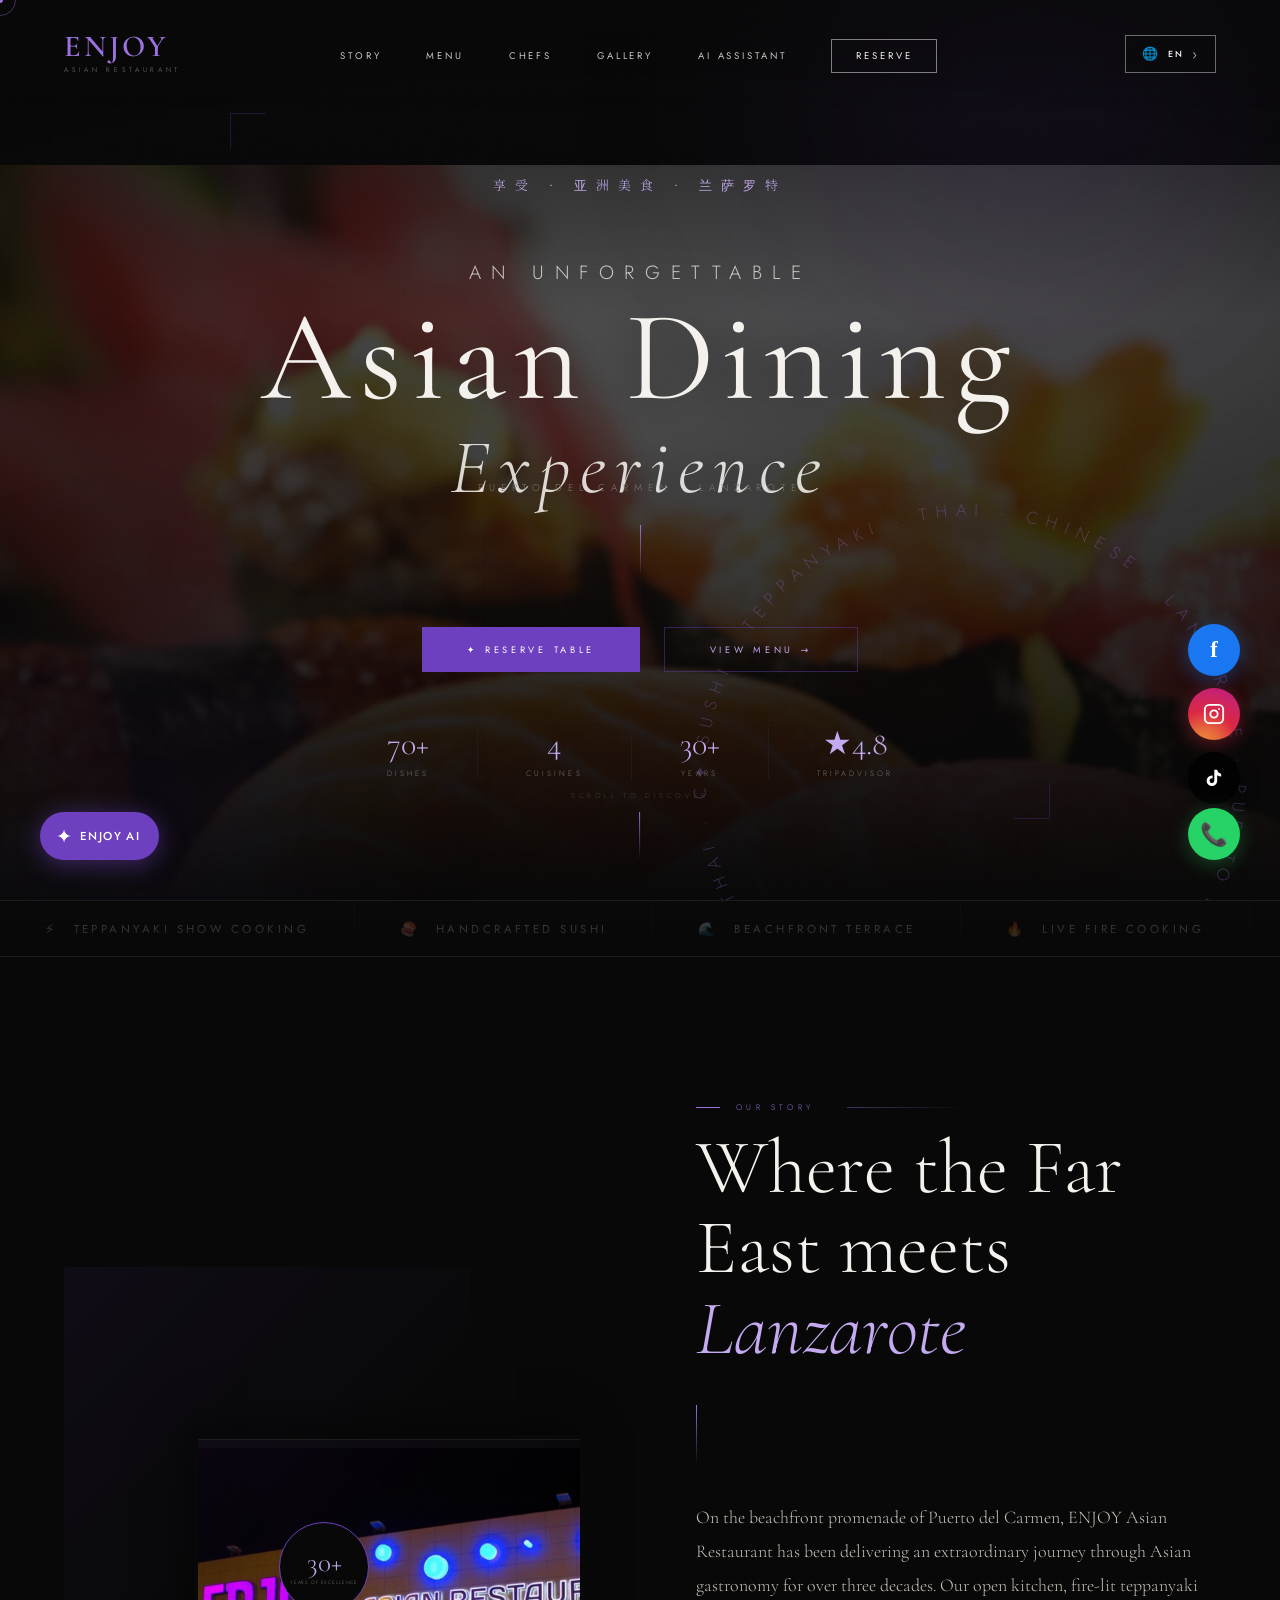
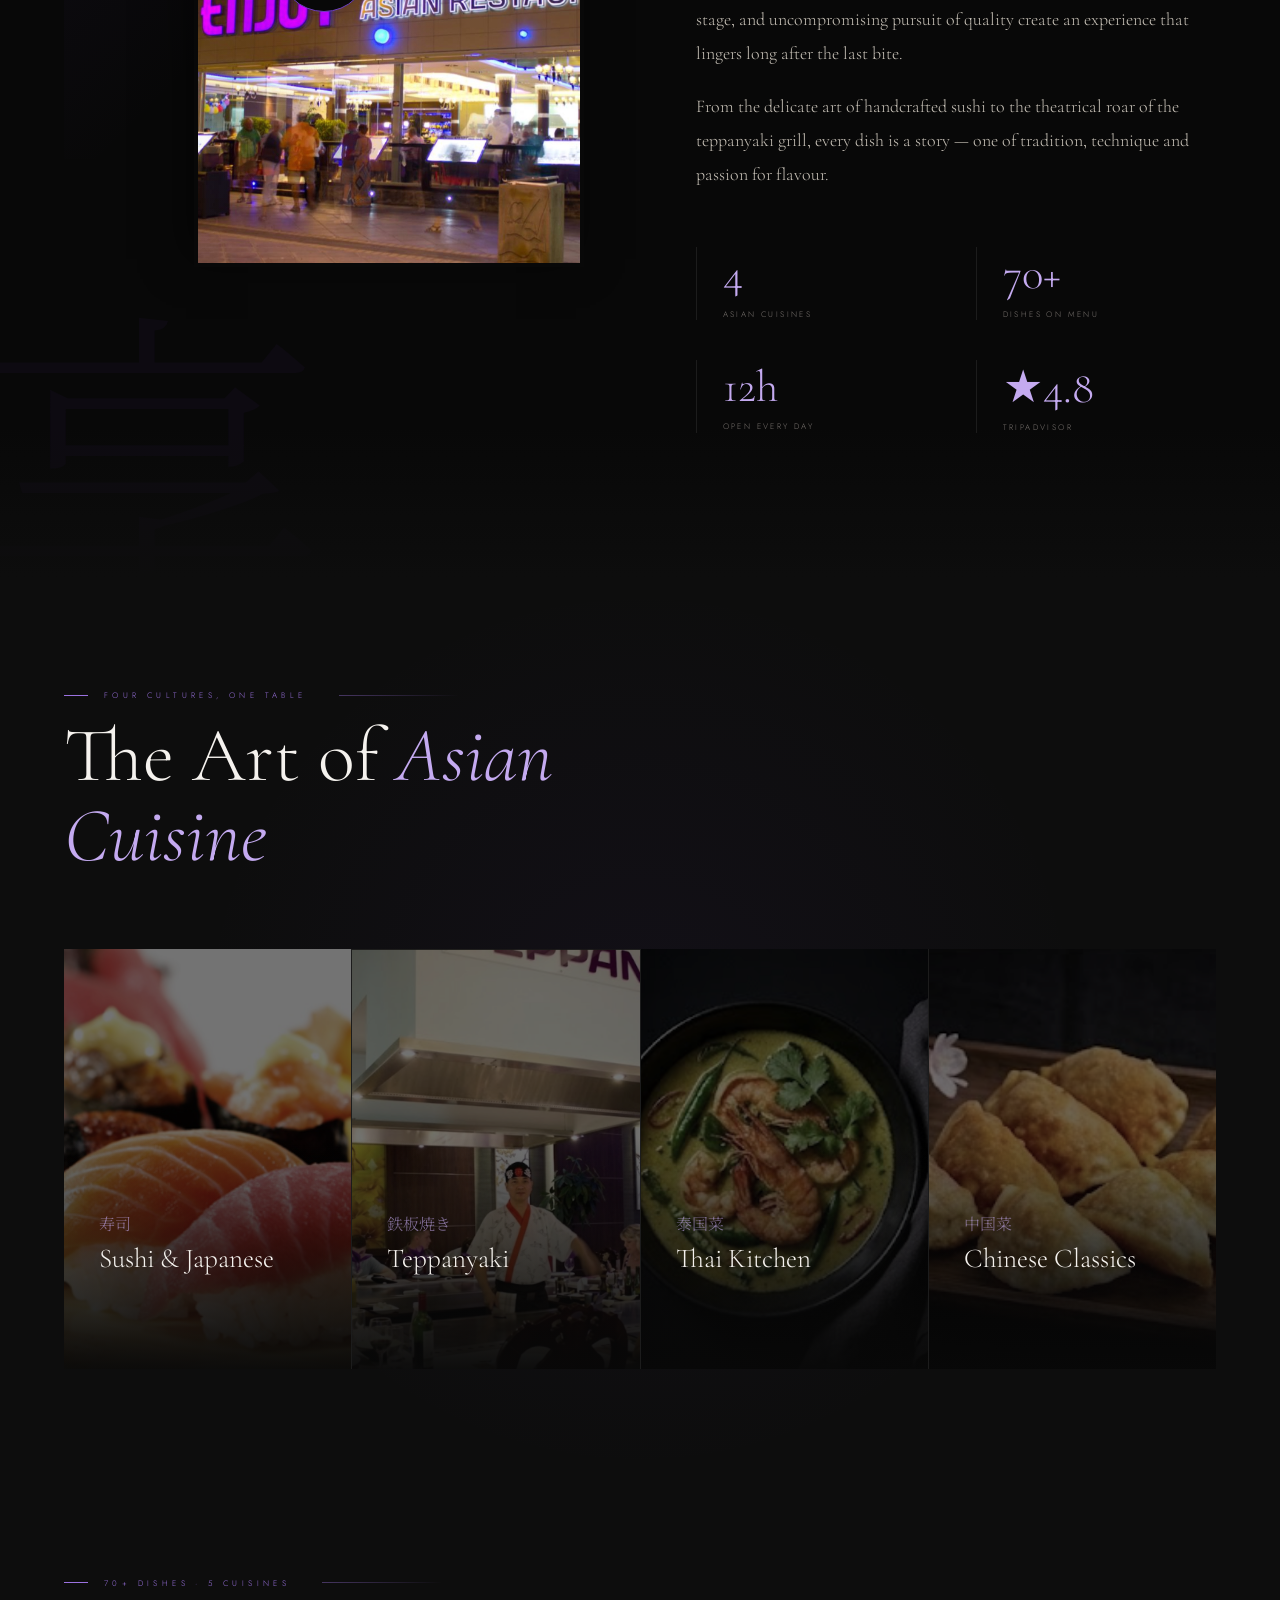
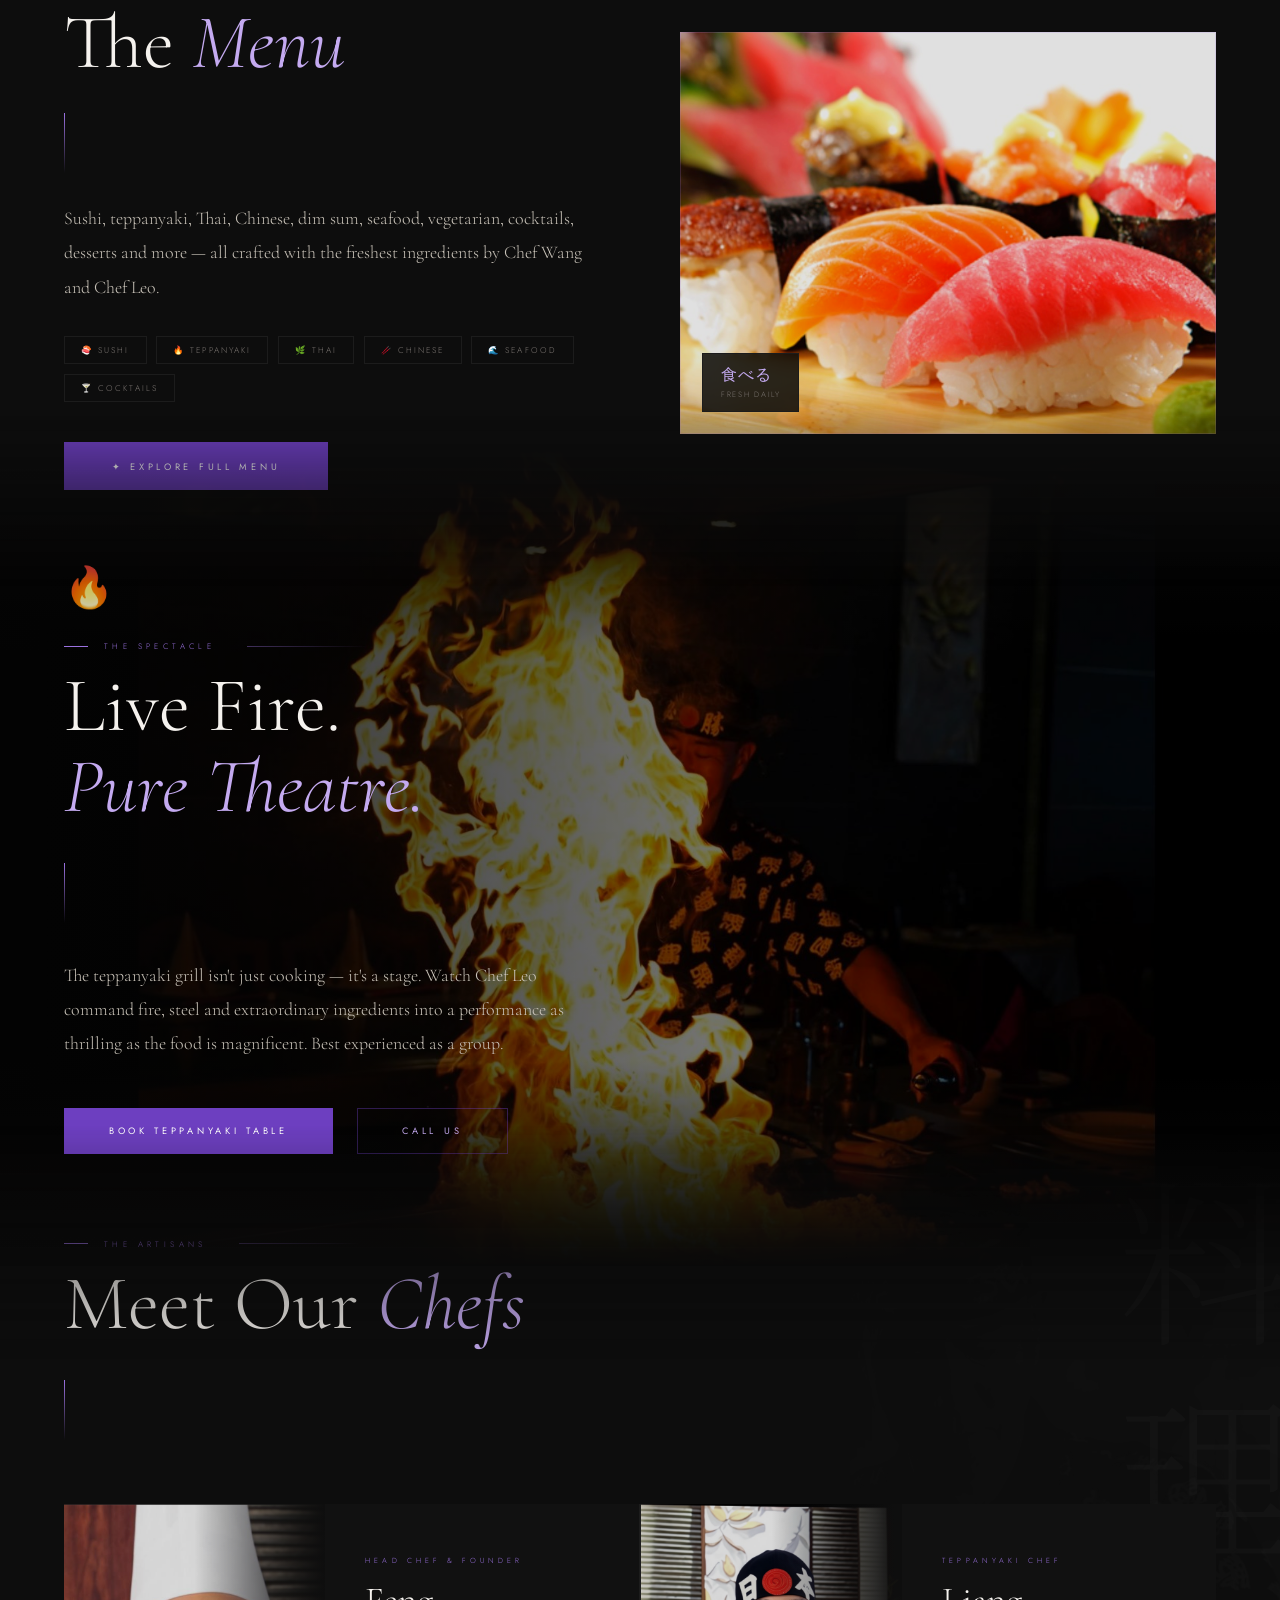
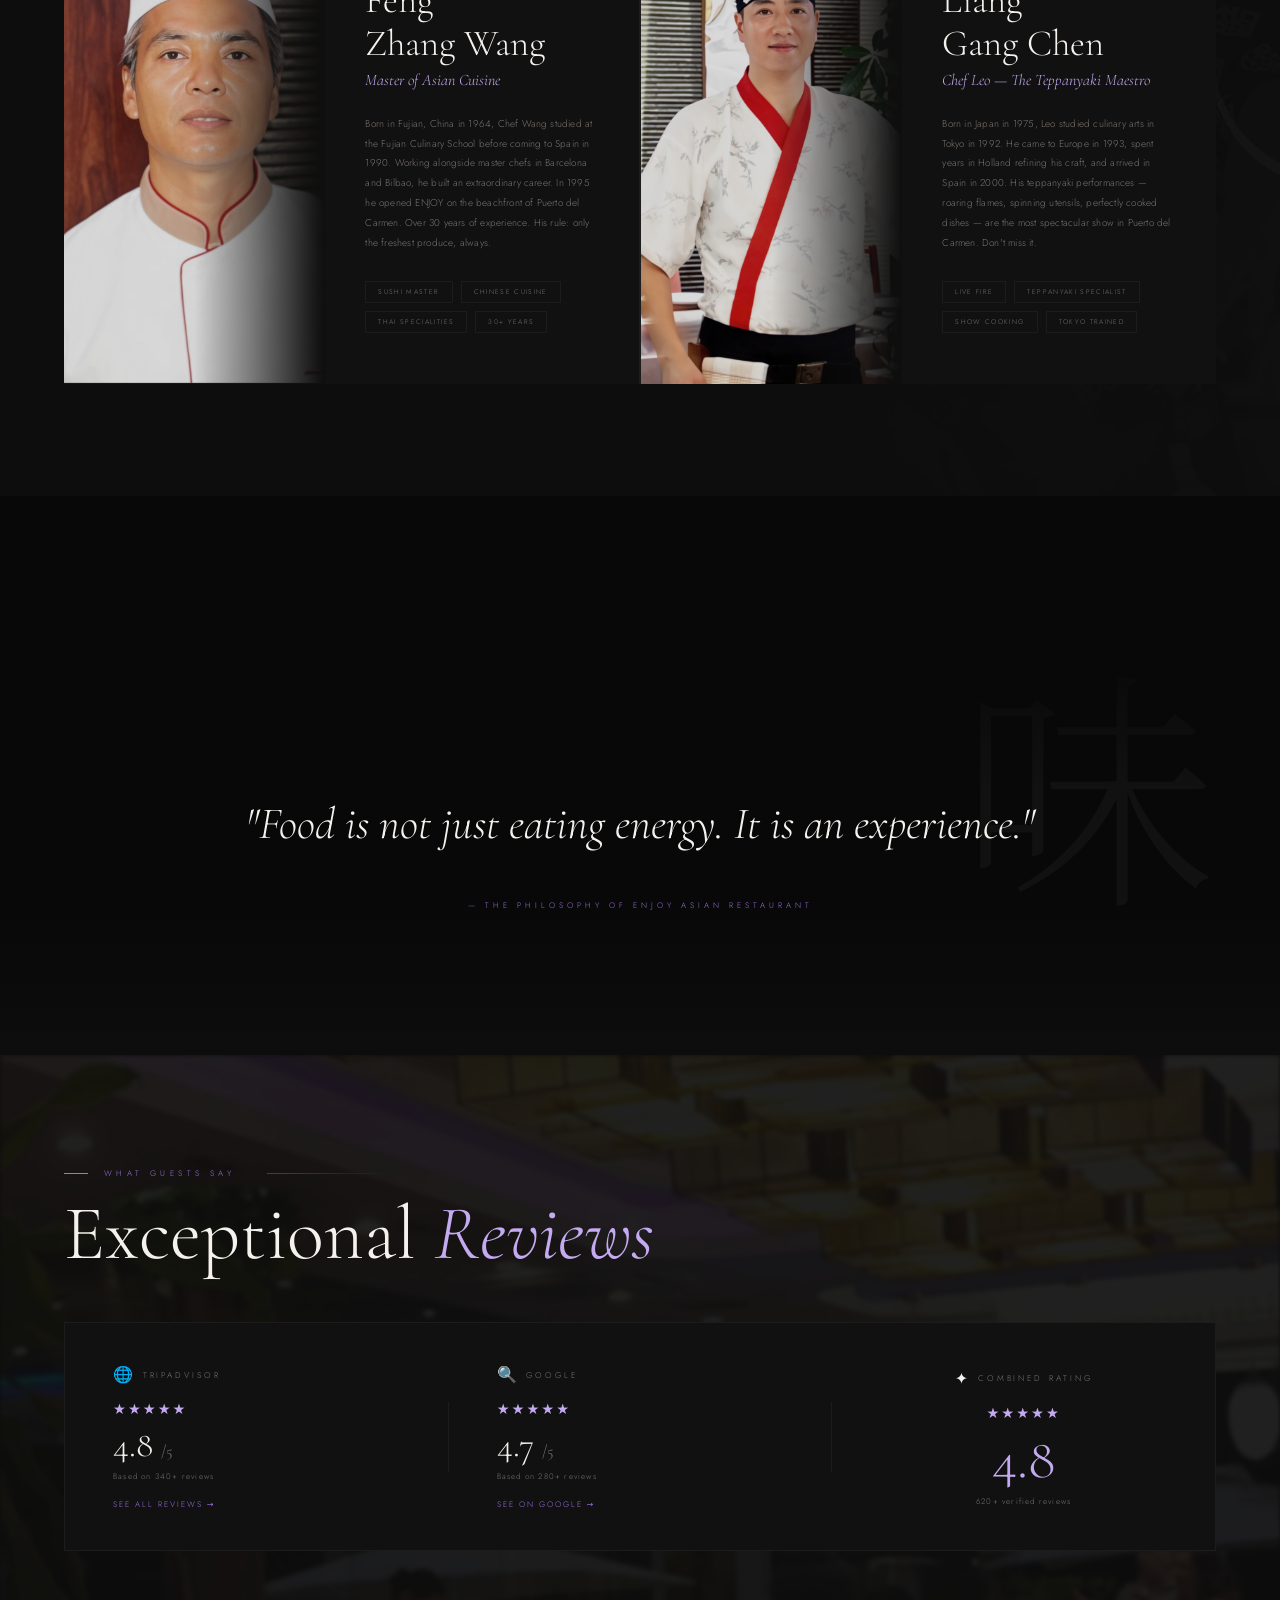
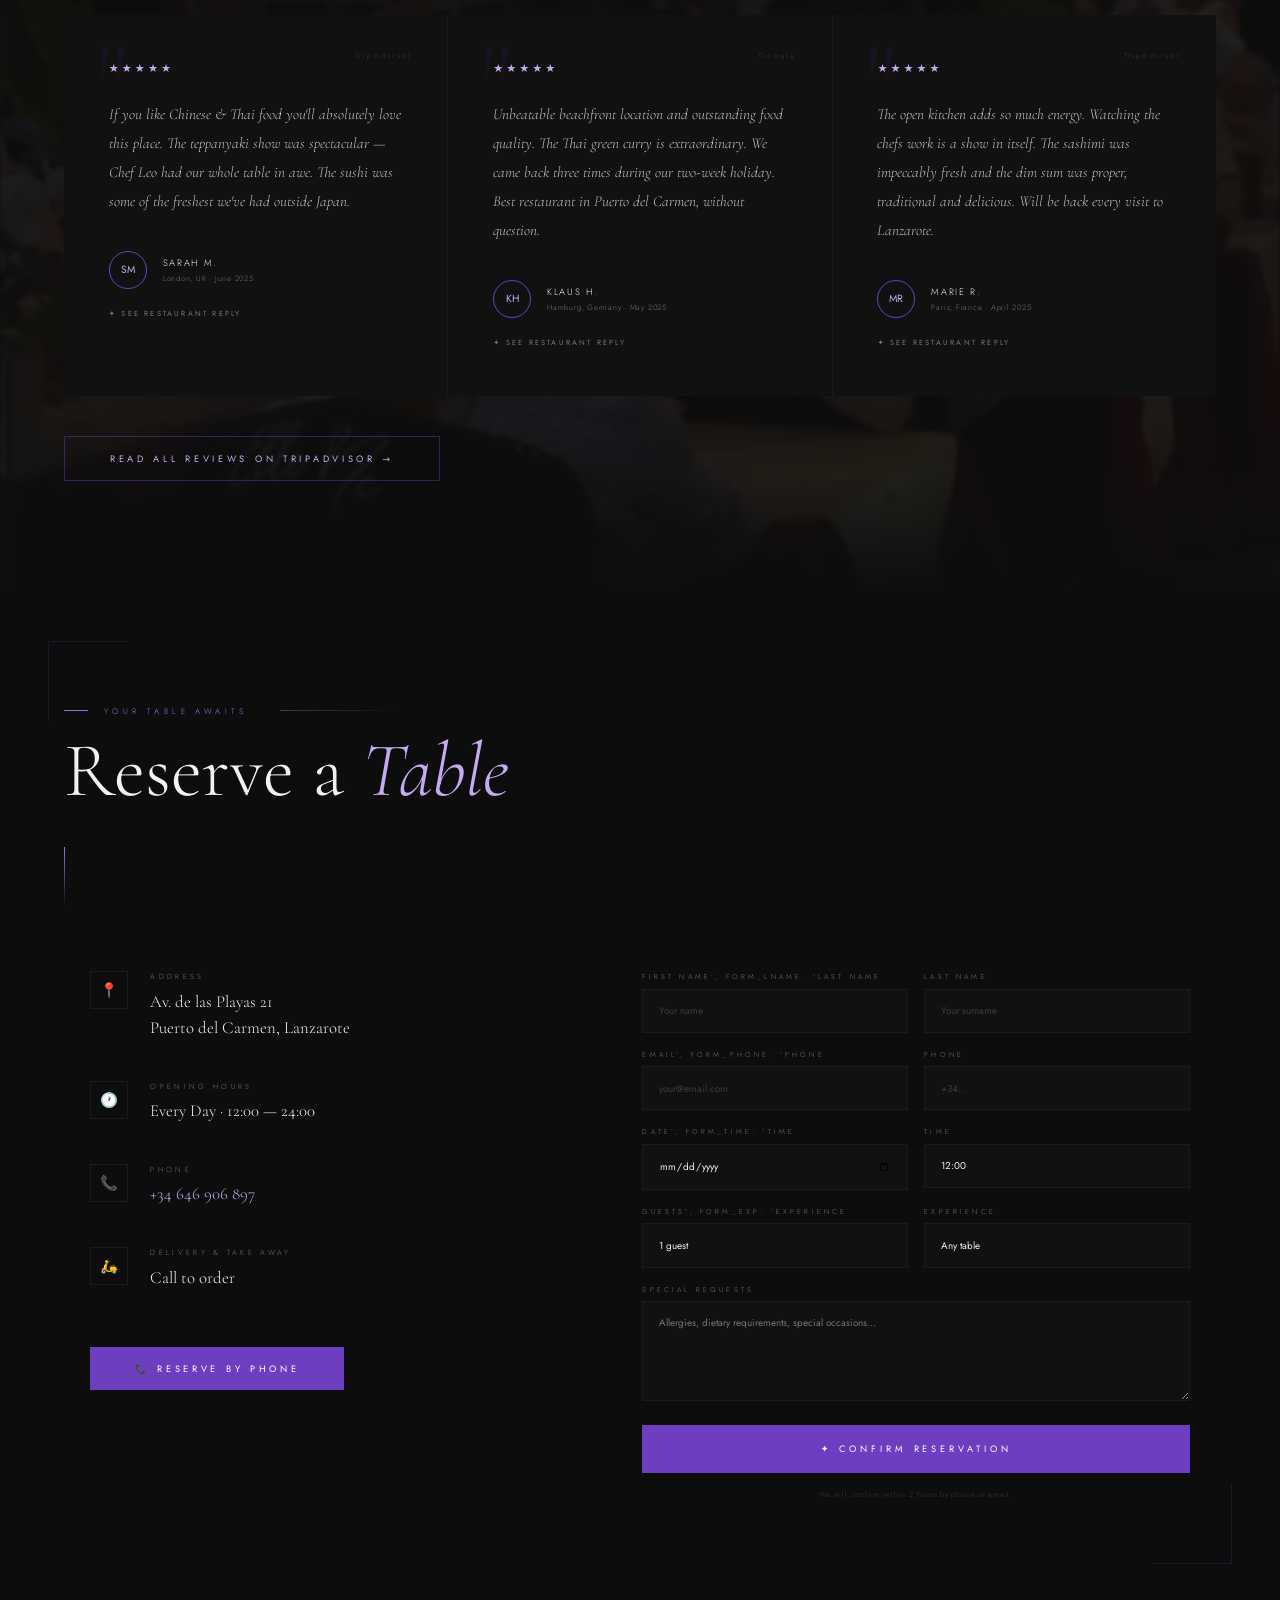
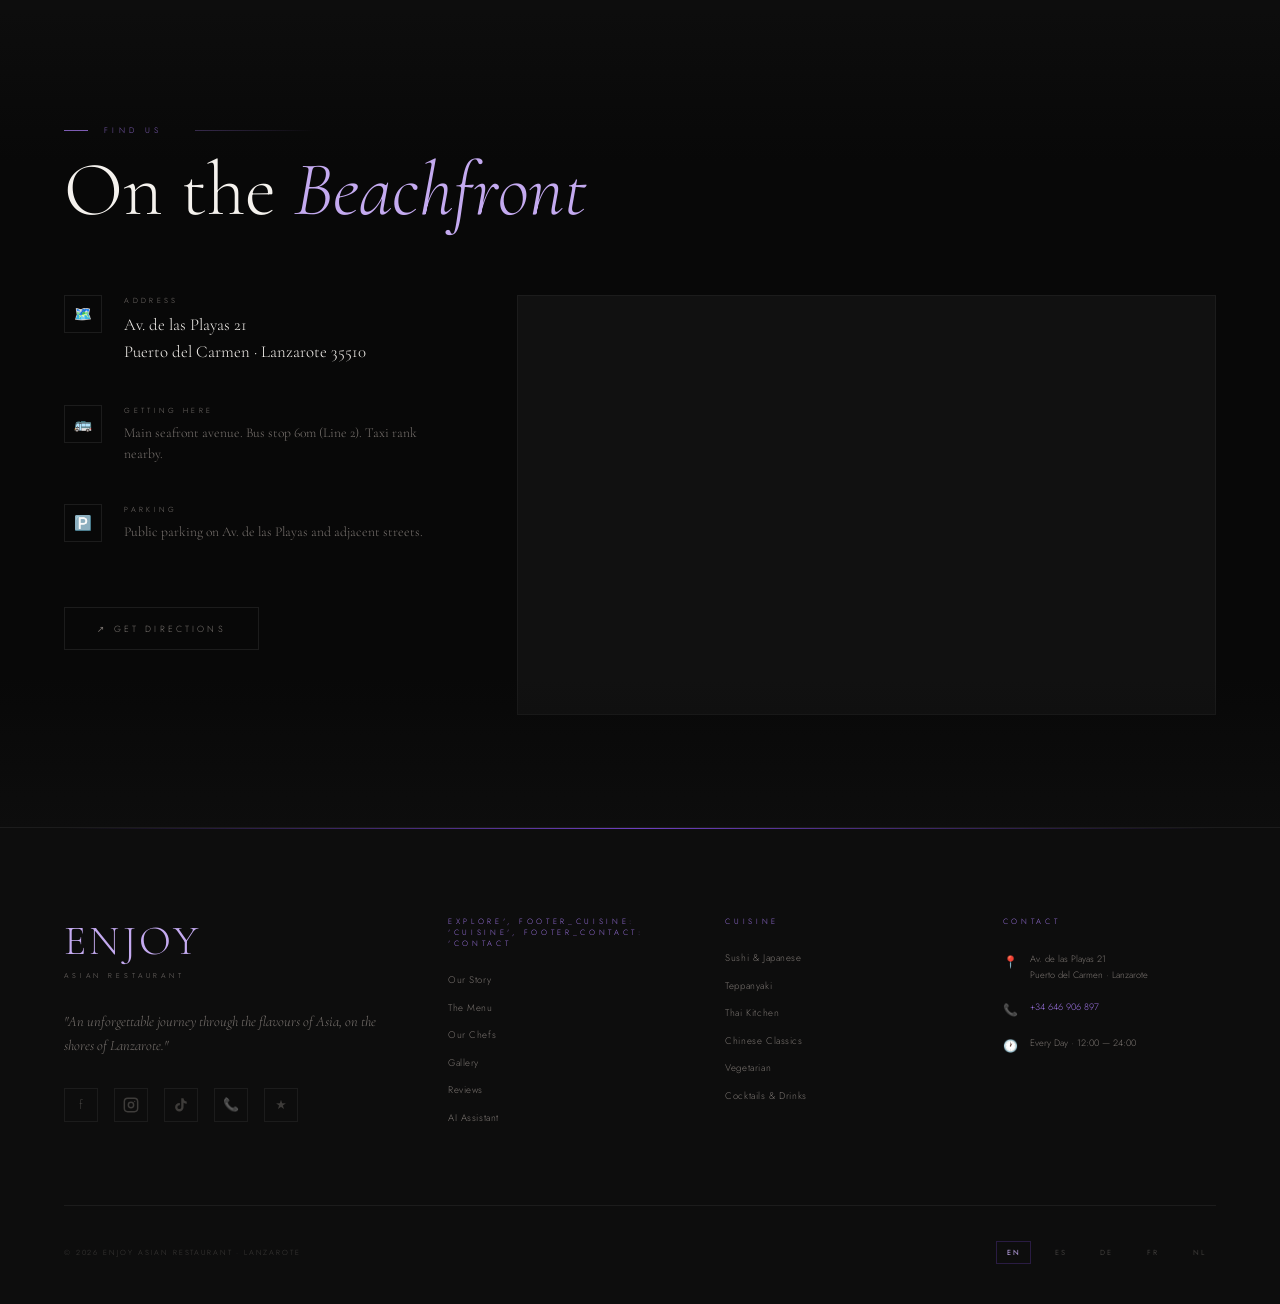
==== commit 1fc04026: "hj" ====
--- a/index.html
+++ b/index.html
@@ -347,7 +347,7 @@
     <!-- Right: image -->
     <div class="menu-gateway-image reveal reveal-delay-2">
       <div class="menu-gateway-img-wrap">
-        <img src="Mixed shushi.png" alt="Sushi at ENJOY Asian Restaurant" loading="lazy" />
+        <img src="hero-sushi.jpg" alt="Sushi at ENJOY Asian Restaurant" loading="lazy" />
         <div class="menu-gateway-img-badge">
           <span class="menu-gateway-badge-jp">食べる</span>
           <span class="menu-gateway-badge-text">Fresh Daily</span>
--- a/style.css
+++ b/style.css
@@ -1268,8 +1268,20 @@
 @media (max-width: 900px) {
   nav .nav-links { display: none; }
   .hamburger { display: flex; }
-  .ai-grid, .chefs-grid, .reviews-slider,
+  .ai-grid, .chefs-grid,
   .reservation-grid, .location-grid, .section-intro { grid-template-columns: 1fr; }
+  .reviews-slider {
+    display: flex; flex-wrap: nowrap; overflow-x: auto;
+    scroll-snap-type: x mandatory; -webkit-overflow-scrolling: touch;
+    gap: 0; background: transparent; margin-left: -5%; margin-right: -5%;
+    padding: 0 5% 1.5rem;
+    scrollbar-width: none;
+  }
+  .reviews-slider::-webkit-scrollbar { display: none; }
+  .review-card {
+    flex: 0 0 85vw; max-width: 340px;
+    scroll-snap-align: start; margin-right: 1px;
+  }
   .section-intro-right { align-items: flex-start; }
   .form-row { grid-template-columns: 1fr; }
   #cursor-dot, #cursor-ring { display: none; }
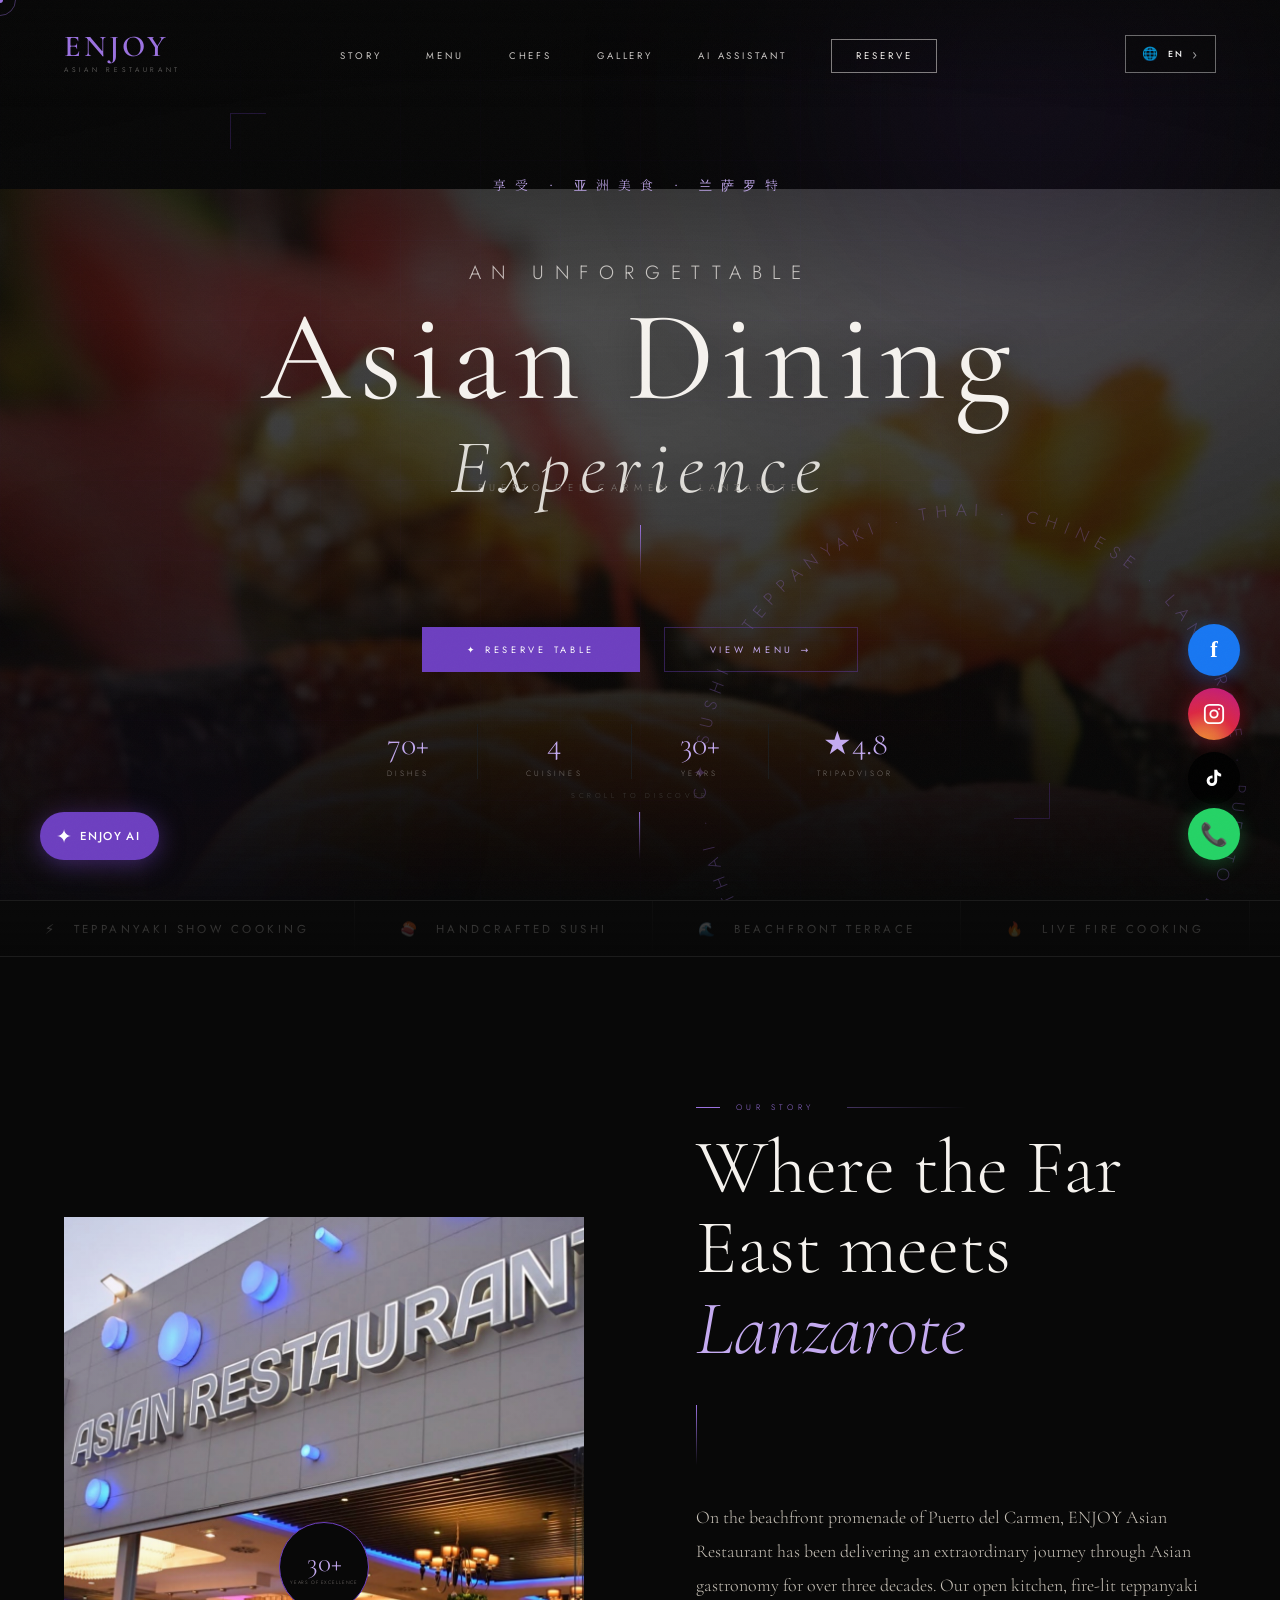
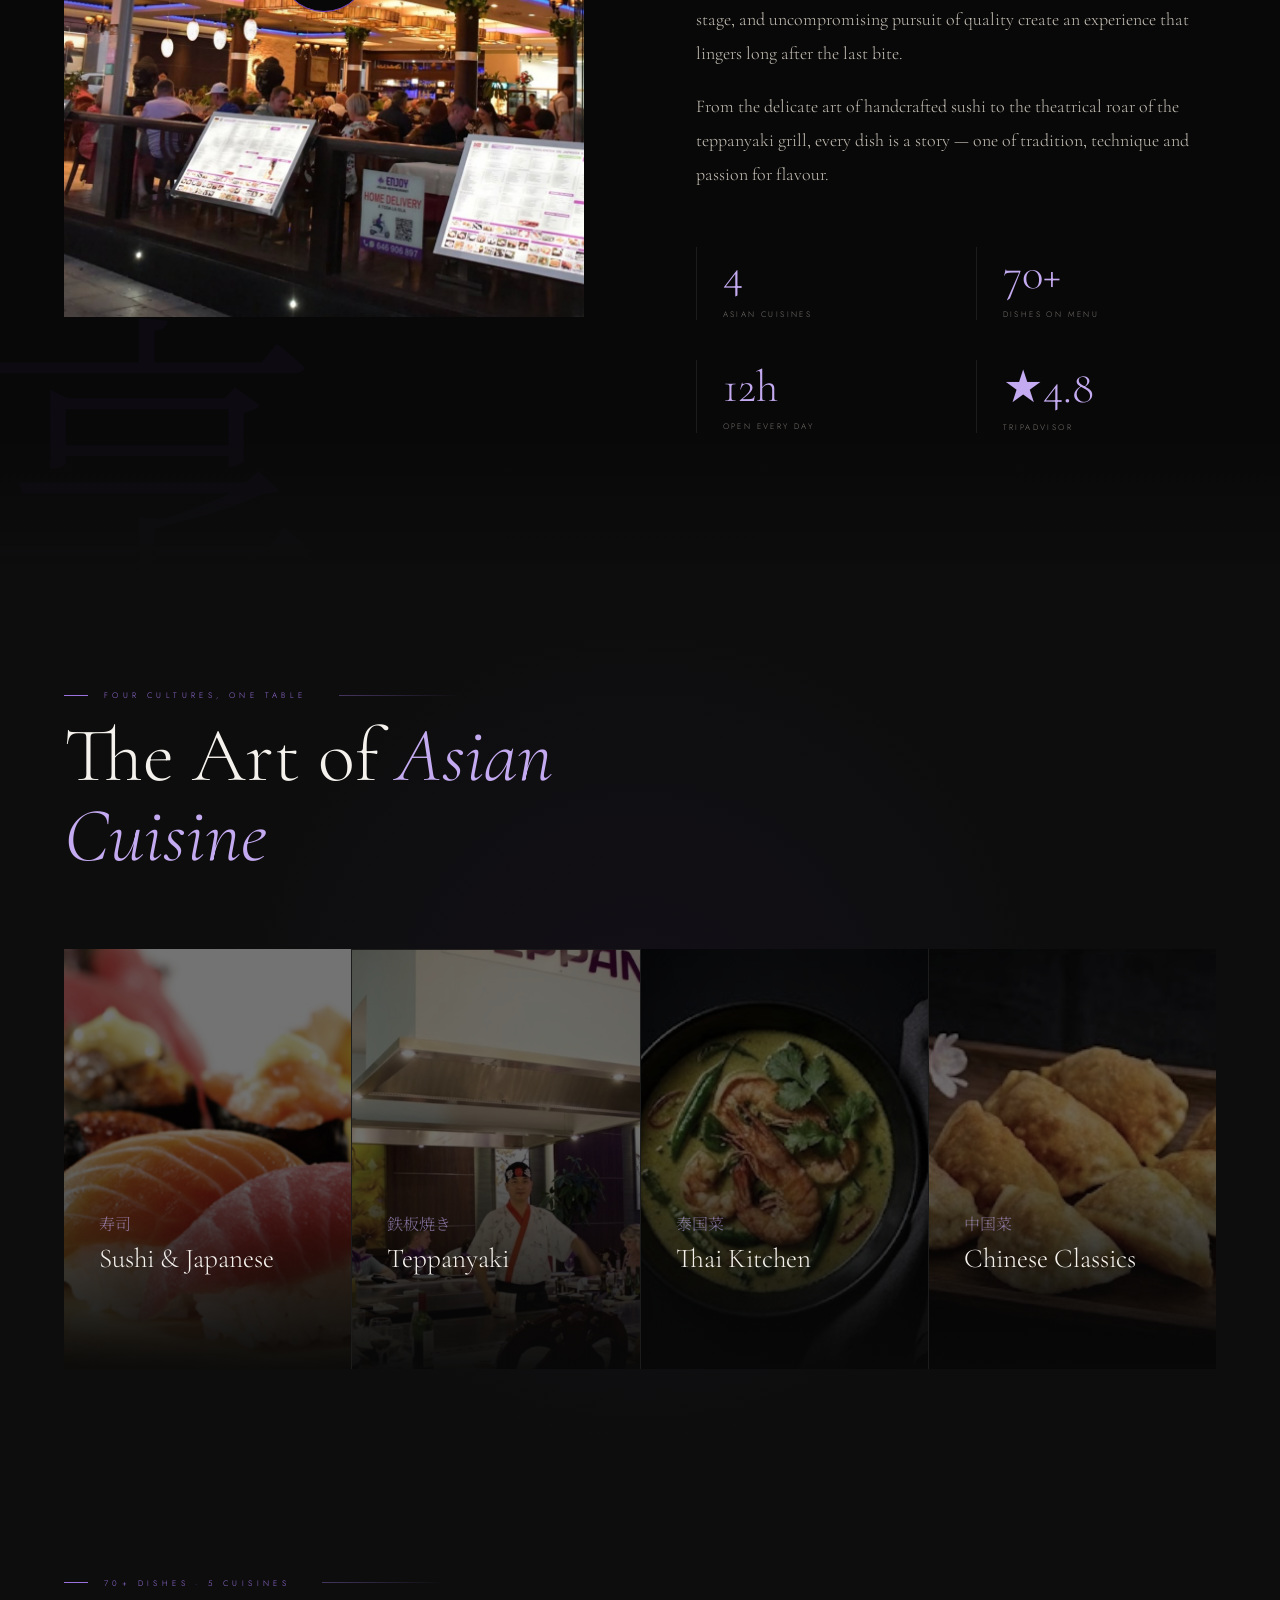
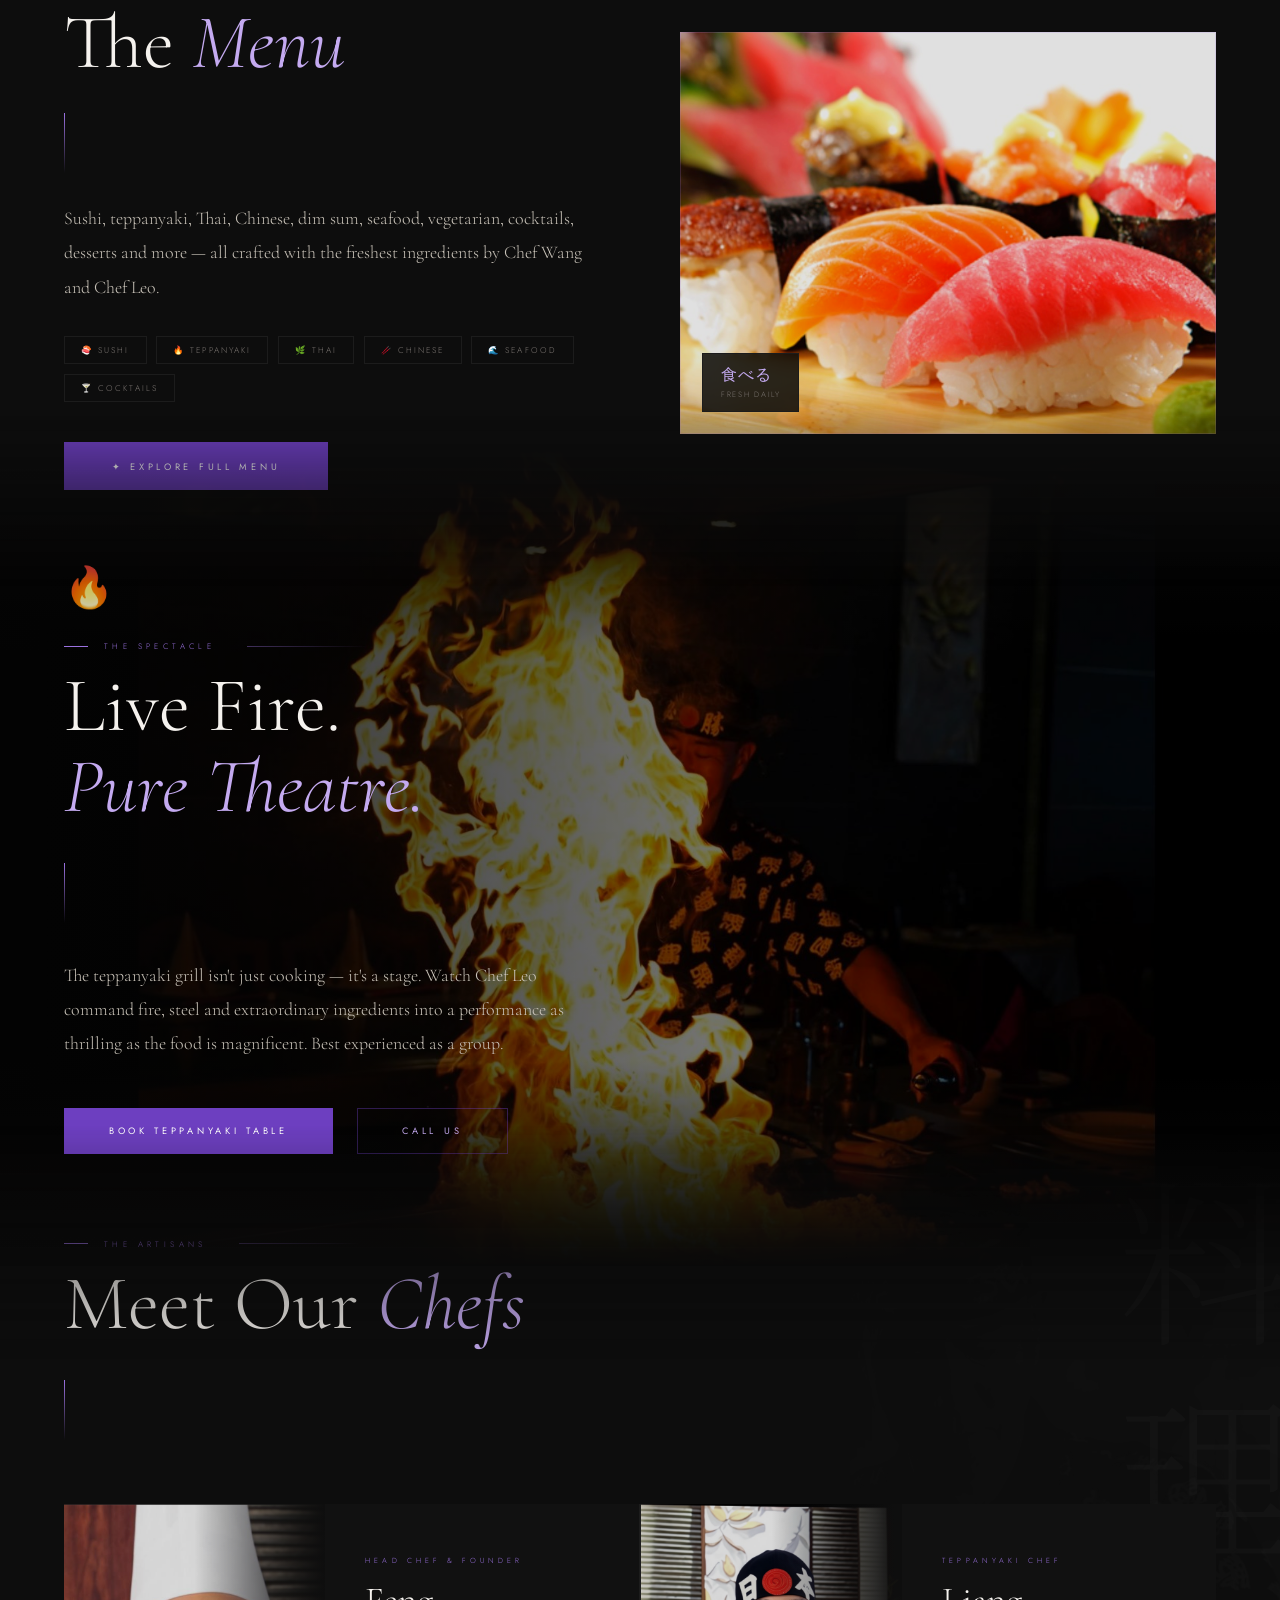
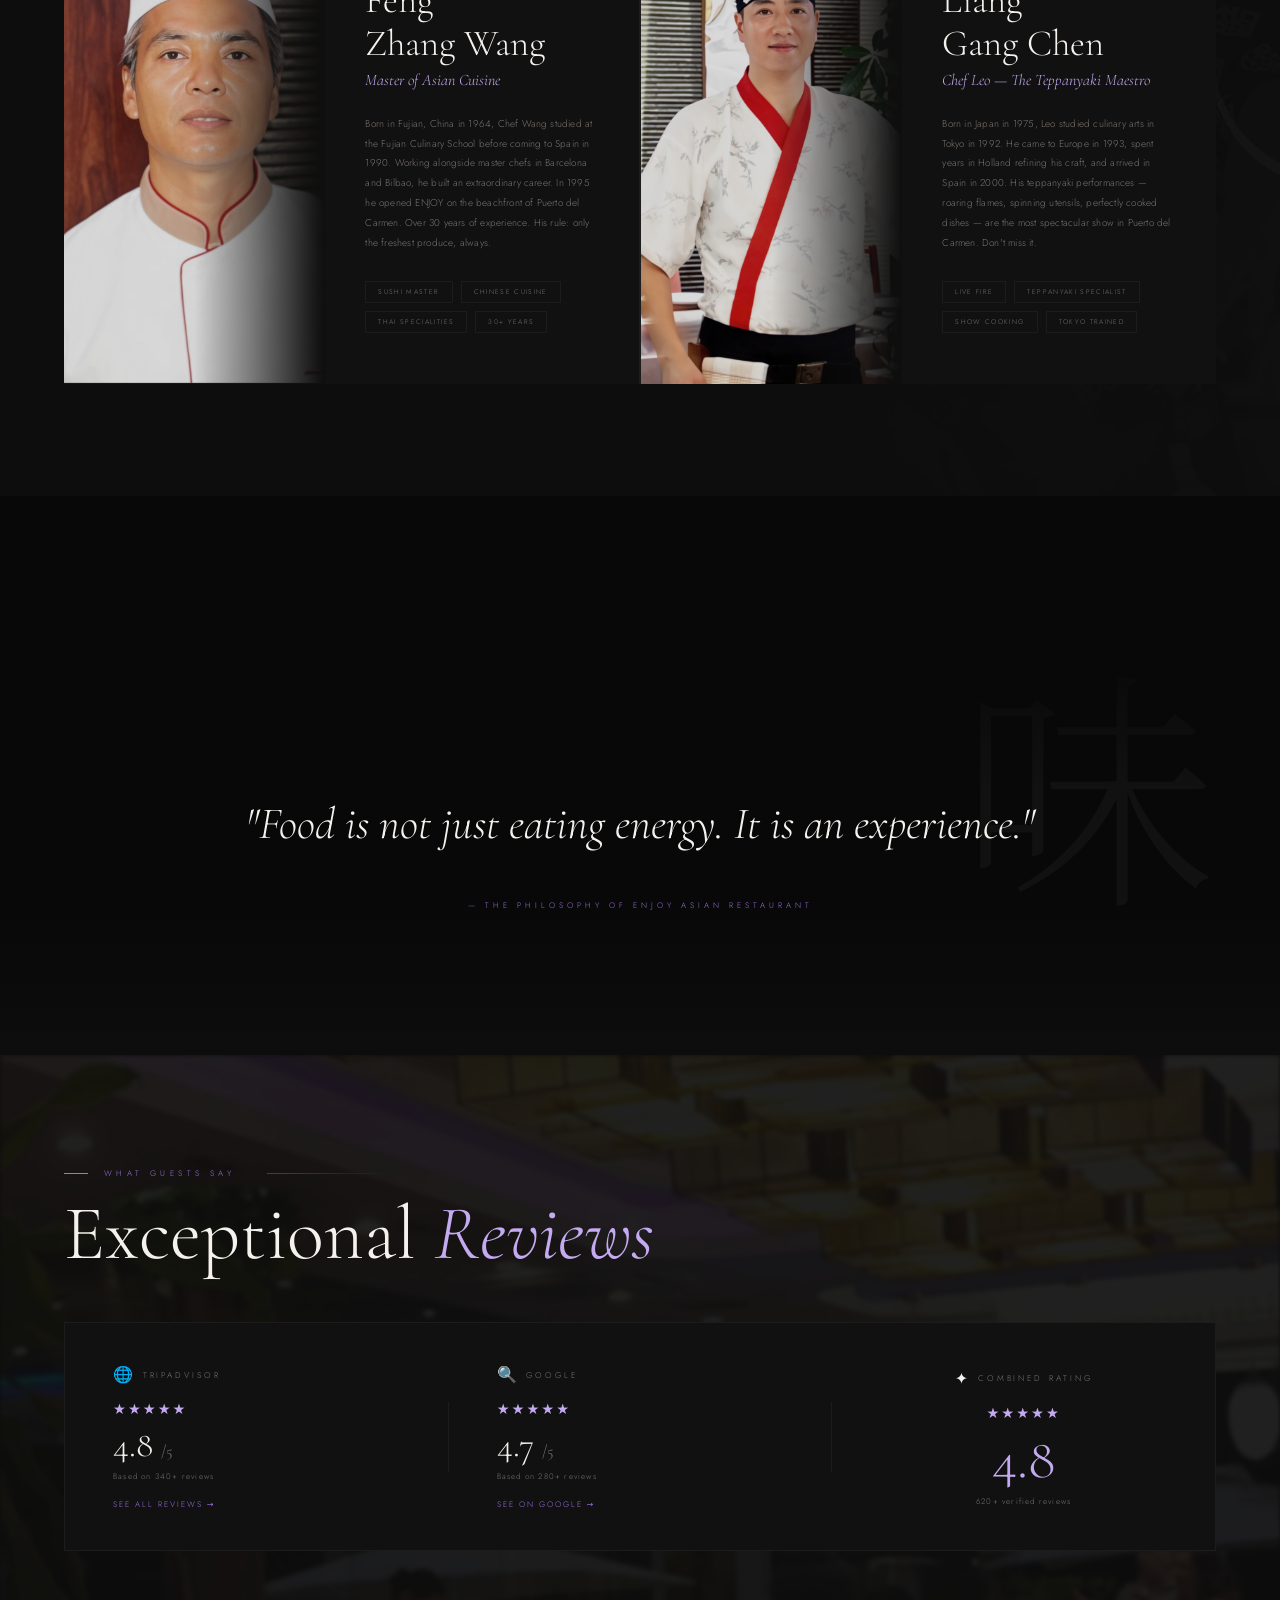
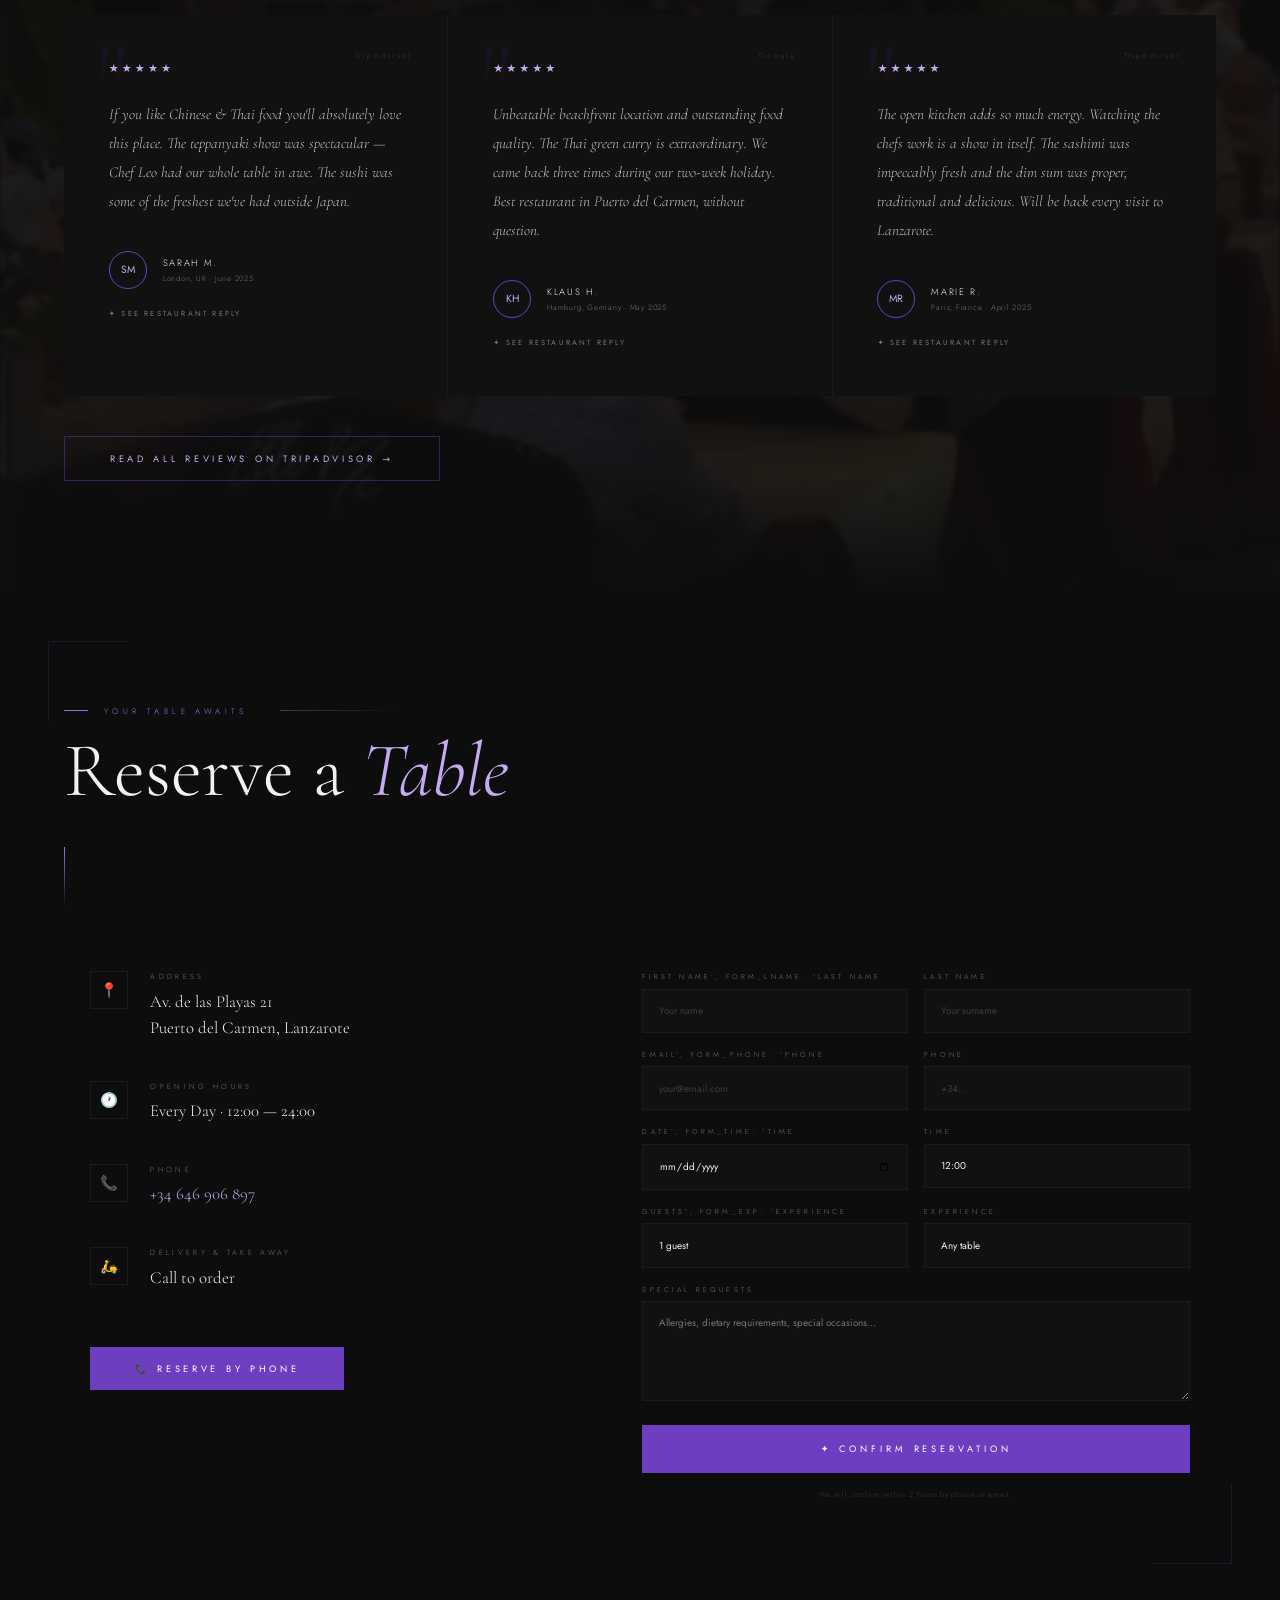
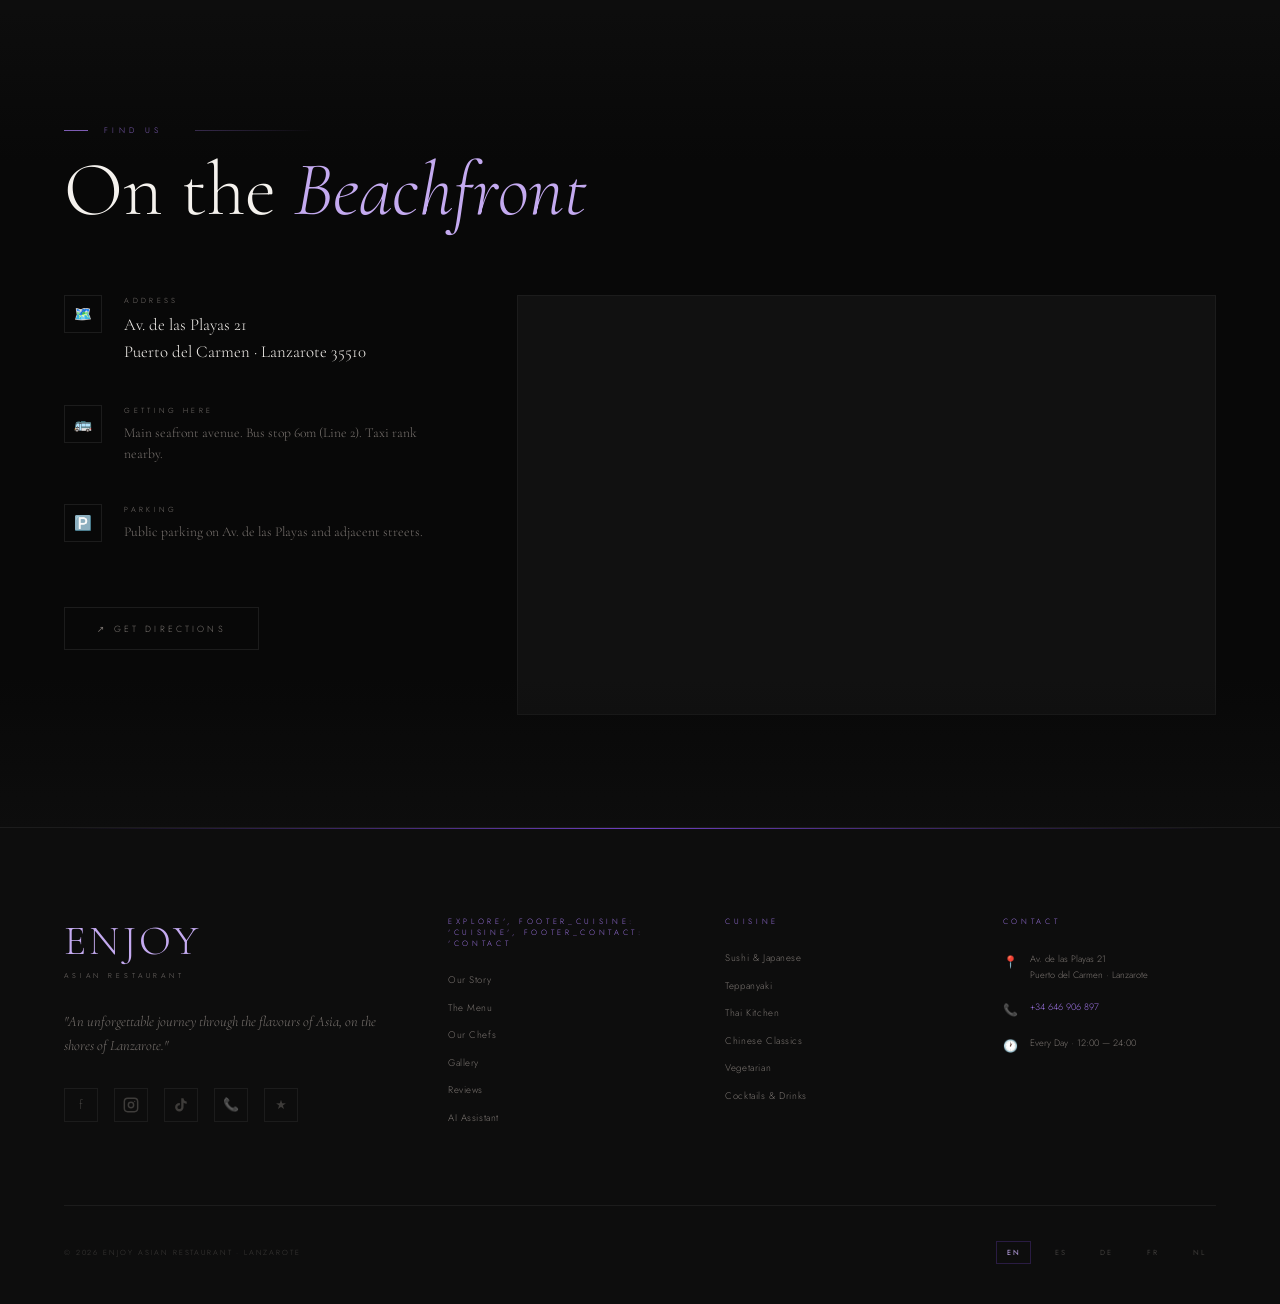
==== commit 222dfda2: "ikhg" ====
--- a/index.html
+++ b/index.html
@@ -2,8 +2,12 @@
 <html lang="en" id="htmlRoot">
 <head>
   <meta charset="UTF-8">
-  <link rel="icon" type="image/png" href="Fabicon.png">
-  <link rel="apple-touch-icon" href="Fabicon.png">
+  <link rel="icon" type="image/x-icon" href="favicon.ico">
+  <link rel="icon" type="image/png" sizes="32x32" href="favicon-32x32.png">
+  <link rel="icon" type="image/png" sizes="16x16" href="favicon-16x16.png">
+  <link rel="apple-touch-icon" sizes="180x180" href="apple-touch-icon.png">
+  <link rel="manifest" href="site.webmanifest">
+  <meta name="theme-color" content="#6d3fc0">
   <meta name="viewport" content="width=device-width, initial-scale=1.0">
   <meta name="description" content="ENJOY Asian Restaurant — Premium sushi, teppanyaki, Thai & Chinese cuisine on the beachfront of Puerto del Carmen, Lanzarote.">
   <meta name="keywords" content="restaurant puerto del carmen, asian restaurant lanzarote, sushi lanzarote, teppanyaki lanzarote, thai restaurant lanzarote, chinese restaurant lanzarote">
--- a/style.css
+++ b/style.css
@@ -581,19 +581,12 @@
   display: grid; grid-template-columns: 1fr 1fr; gap: 7rem;
   align-items: center; max-width: 1380px; margin: 0 auto; padding: 9rem 5%;
 }
-.about-image-stack { position: relative; height: 600px; }
+.about-image-stack { position: relative; height: 700px; }
 .about-img-main {
-  position: absolute; top: 0; left: 0; width: 78%; height: 82%;
-  background: url('https://www.enjoyasianrestaurant.com/images/Restaurante/Interior/foto-interior.jpg')
-    center/cover no-repeat;
-}
-.about-img-accent {
-  position: absolute; bottom: 0; right: 0; width: 75%; height: 72%;
-  background: url('hero-facade.jpg')
-    center/cover no-repeat;
-  border: 4px solid var(--bg);
-  box-shadow: -8px -8px 40px rgba(0,0,0,0.5);
-}
+  position: absolute; top: 0; left: 0; width: 100%; height: 100%;
+  background: url('facade-day.jpg') center/cover no-repeat;
+}
+.about-img-accent { display: none; }
 /* Toque morado muy sutil en las fotos */
 .about-img-main::after, .about-img-accent::after {
   content: ''; position: absolute; inset: 0;
@@ -1257,7 +1250,9 @@
   .cuisine-grid { grid-template-columns: repeat(2,1fr); }
   .footer-grid { grid-template-columns: 1fr 1fr; gap: 3rem; }
   #about { grid-template-columns: 1fr; }
-  .about-image-stack { height: 360px; order: 2; }
+  .about-image-stack { height: 320px; order: 2; width: 90%; margin: 2rem auto 0; }
+  .about-img-accent { display: none; }
+  .about-badge { display: none; }
   #about > div:not(.about-image-stack) { order: 1; }
   .about-stats { display: none; }
   .chef-card-inner { grid-template-columns: 1fr; }
@@ -1291,7 +1286,8 @@
 @media (max-width: 680px) {
   section { padding: 5rem 5%; }
   #about { padding: 5rem 5%; }
-  .cuisine-grid { grid-template-columns: 1fr; }
+  .cuisine-grid { grid-template-columns: 1fr 1fr; }
+  .cuisine-card { height: 260px; }
   .gallery-masonry {
     grid-template-columns: 1fr 1fr;
     grid-template-rows: repeat(3, 200px);
@@ -1527,6 +1523,7 @@
 }
 @media (max-width: 900px) {
   .nav-lang-switcher { display: none; }
+  .review-score-bar { display: none; }
 }
 
 /* ═══════════════════════════════════════════════════════════════
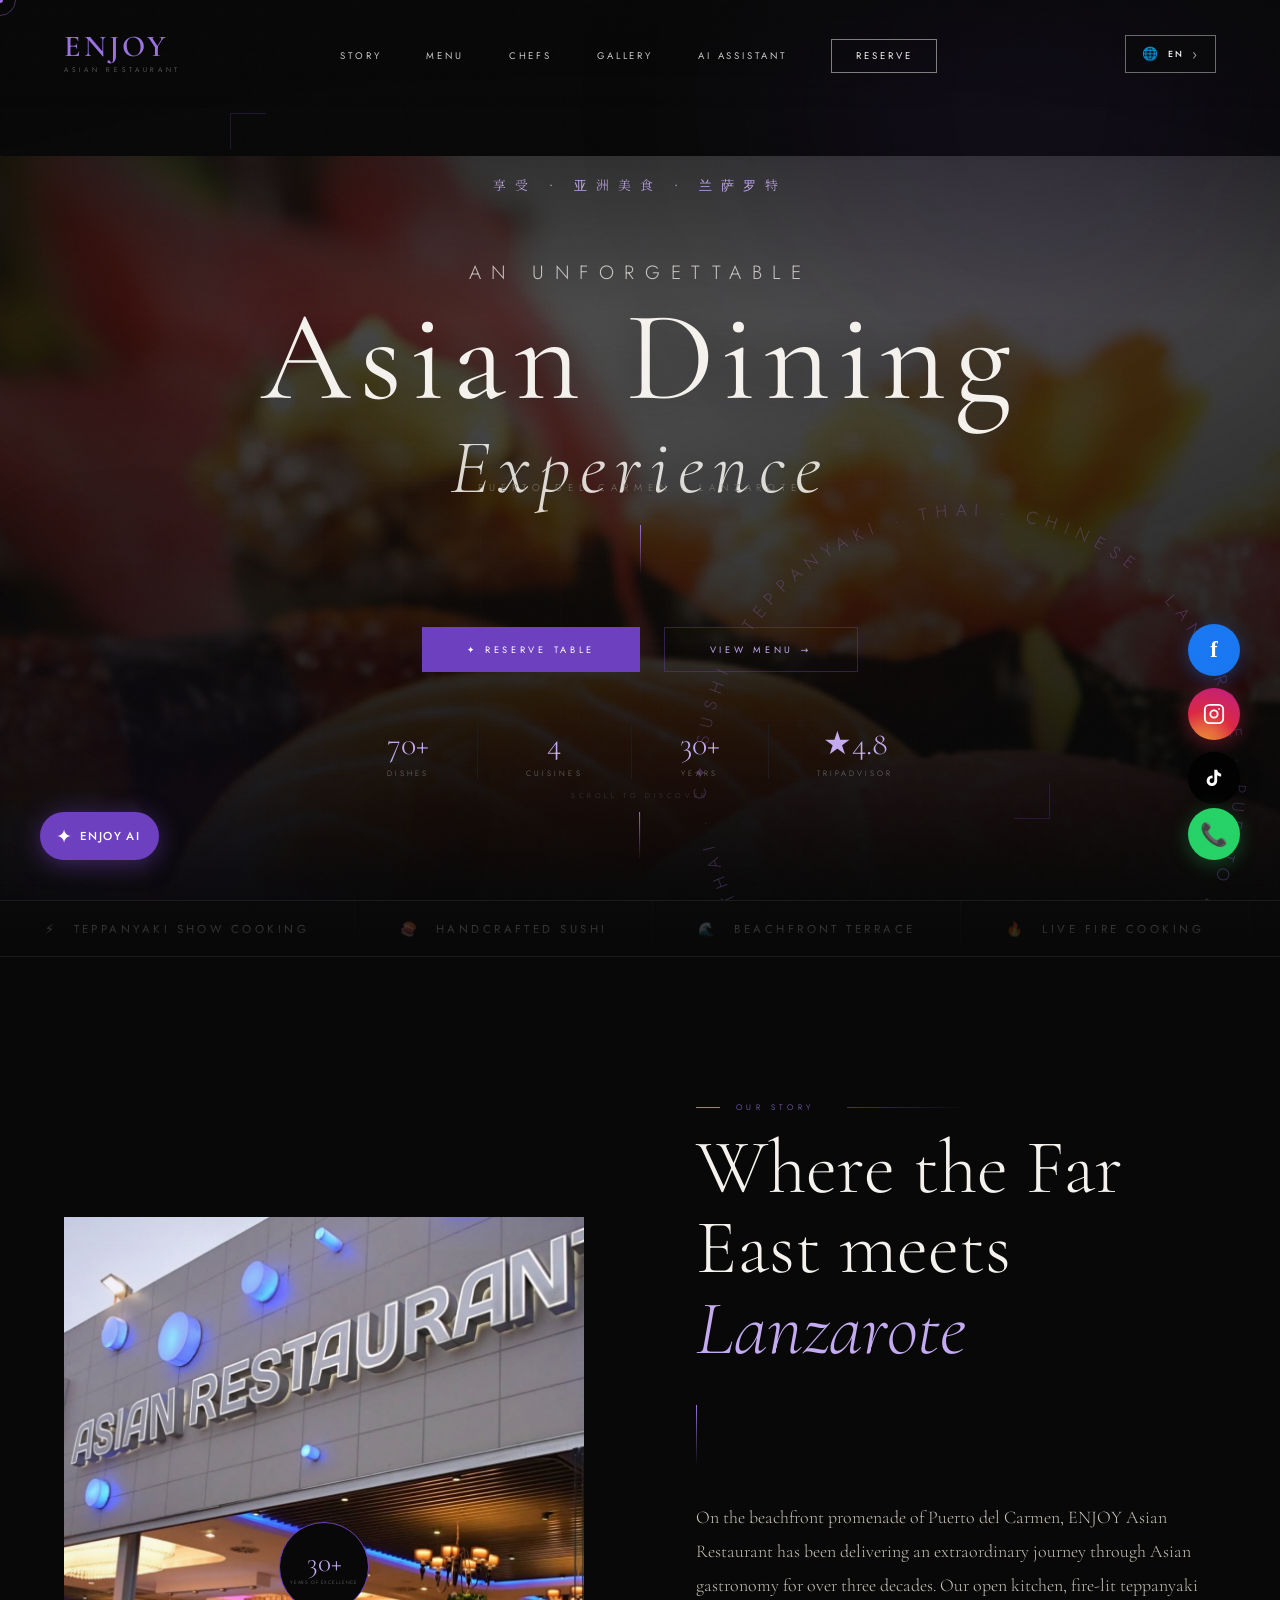
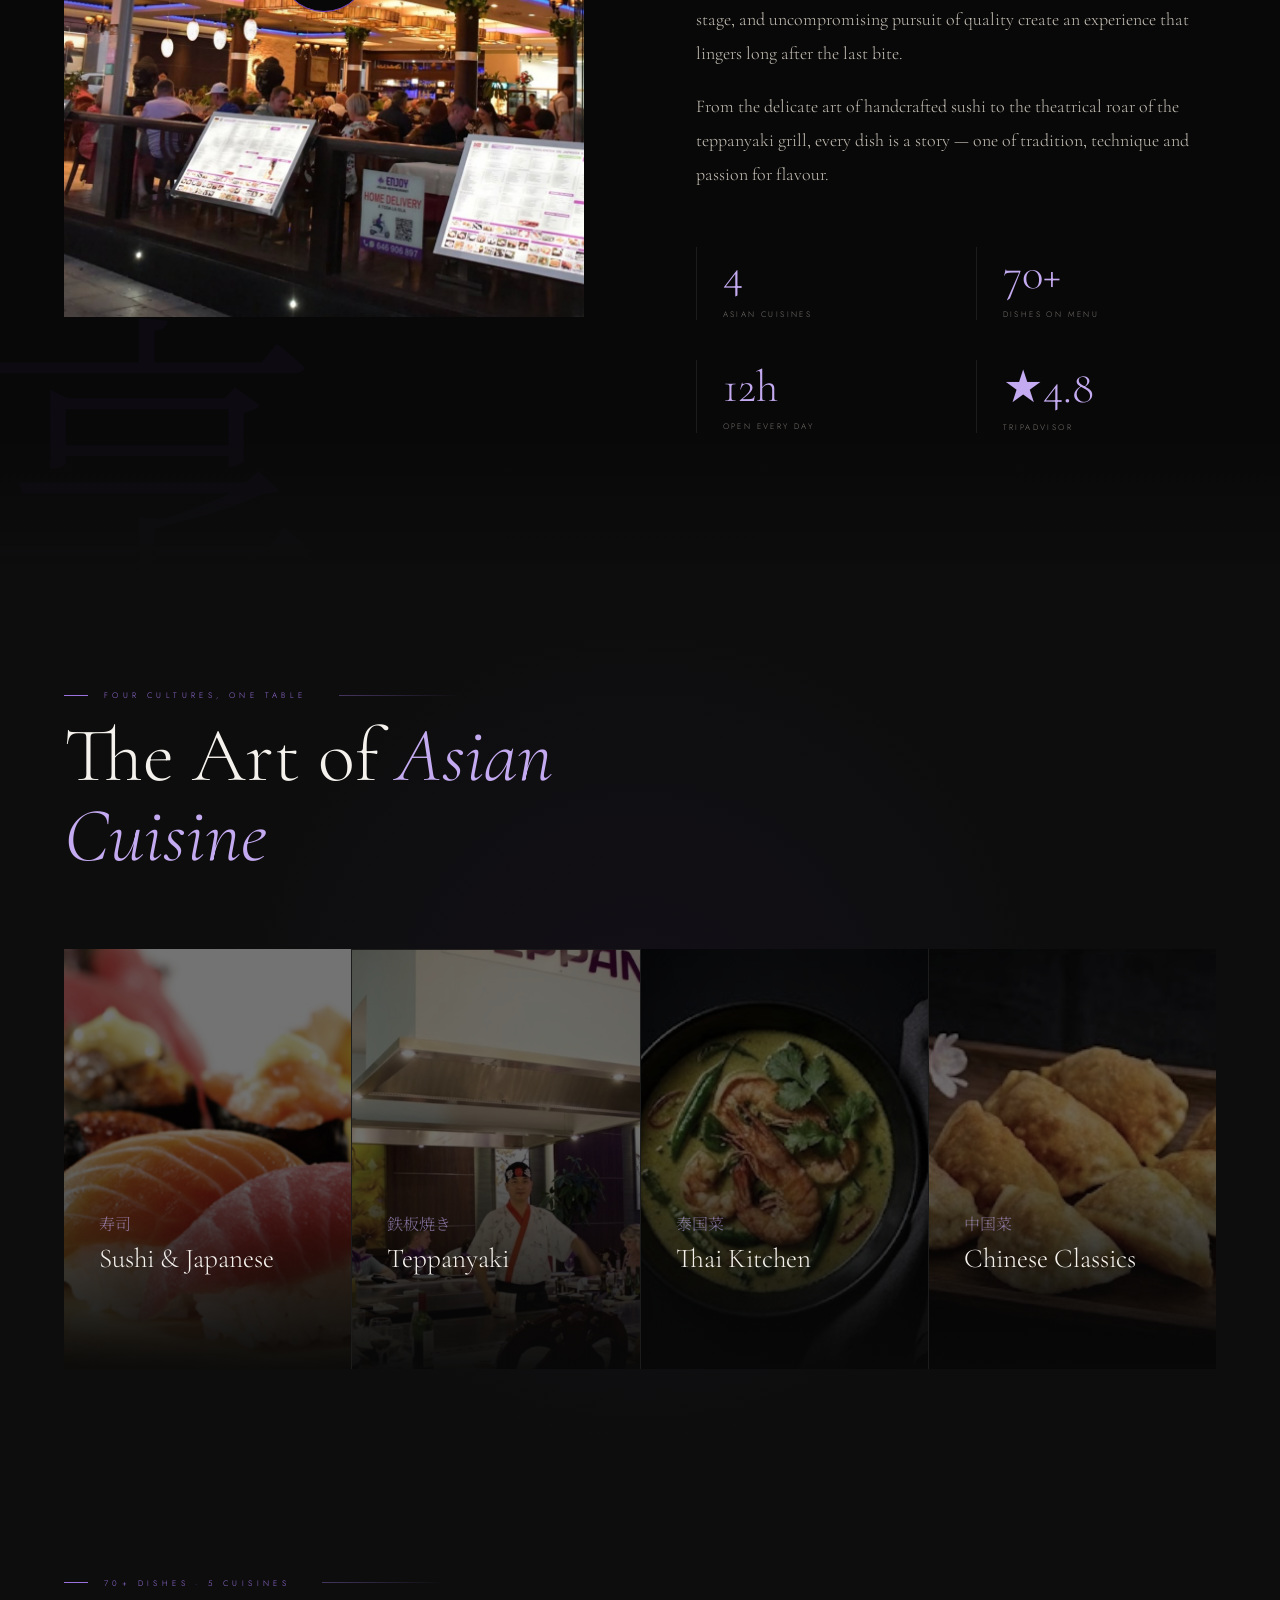
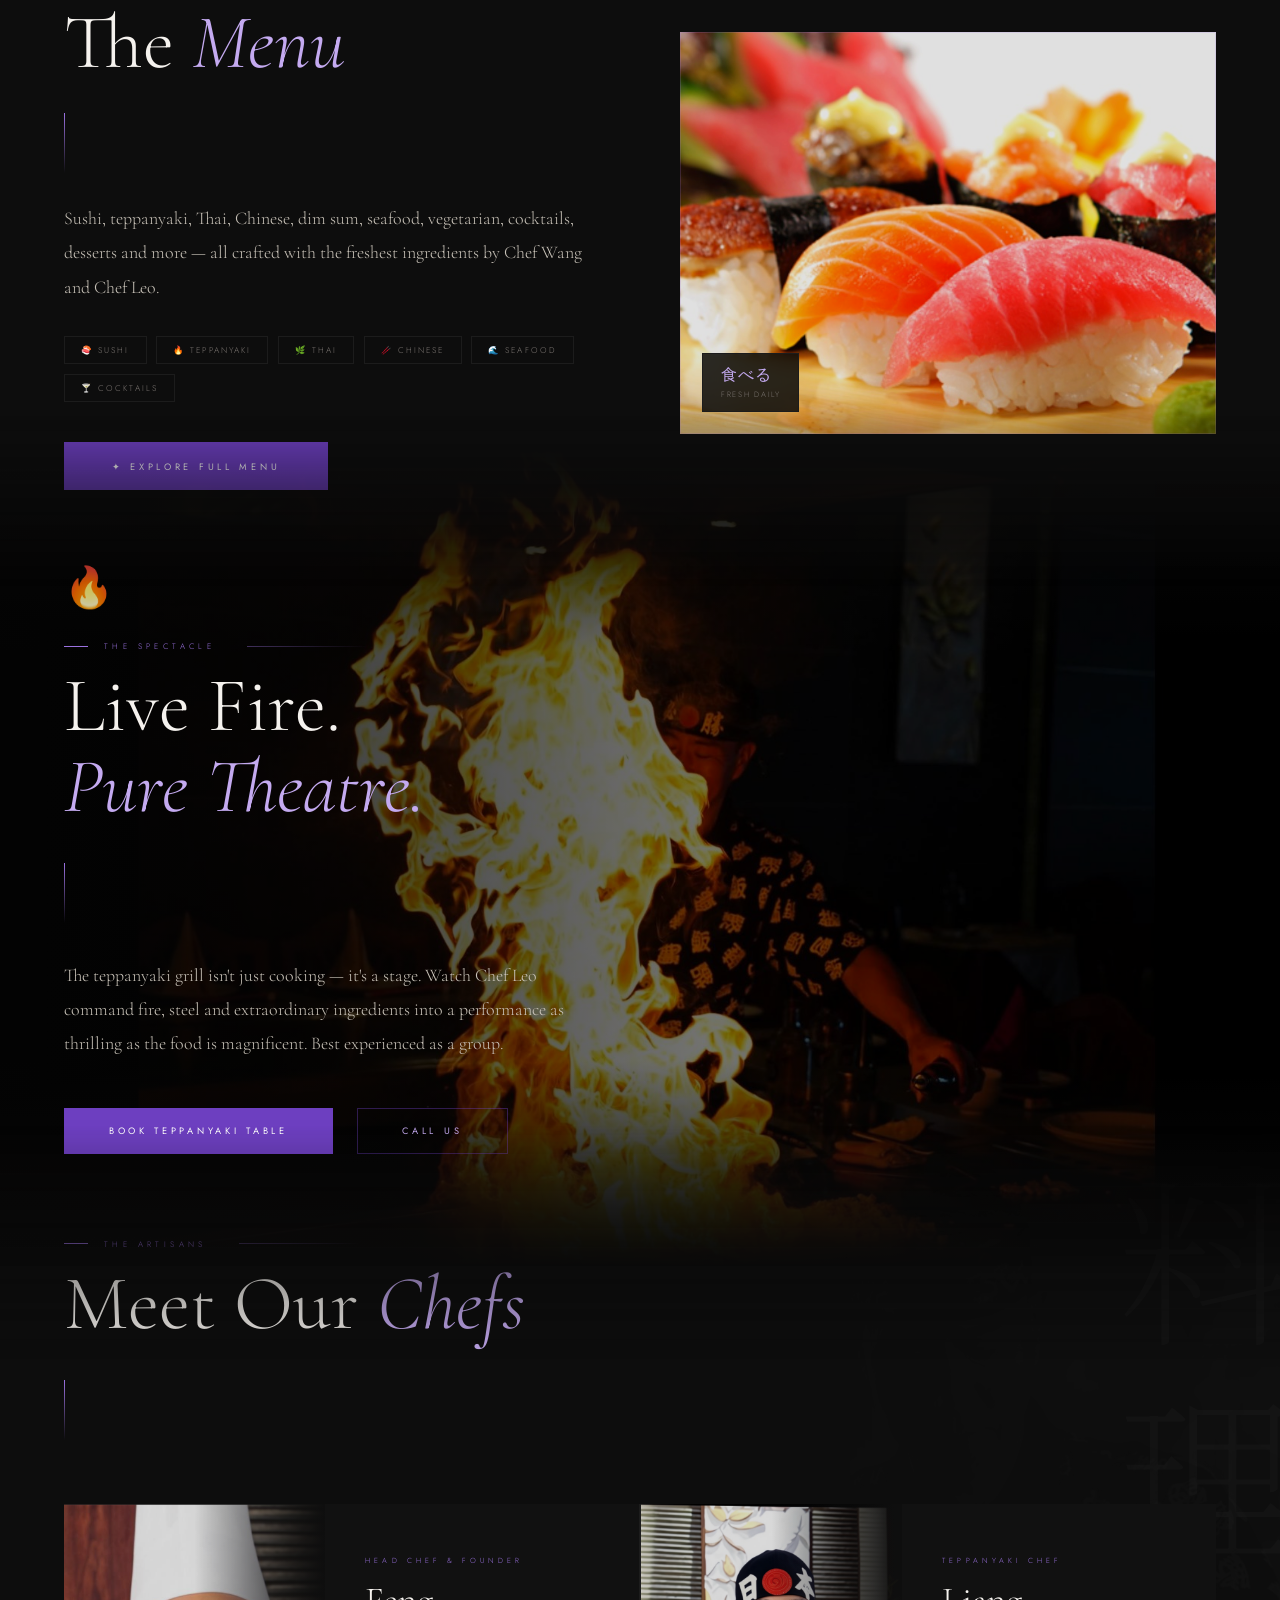
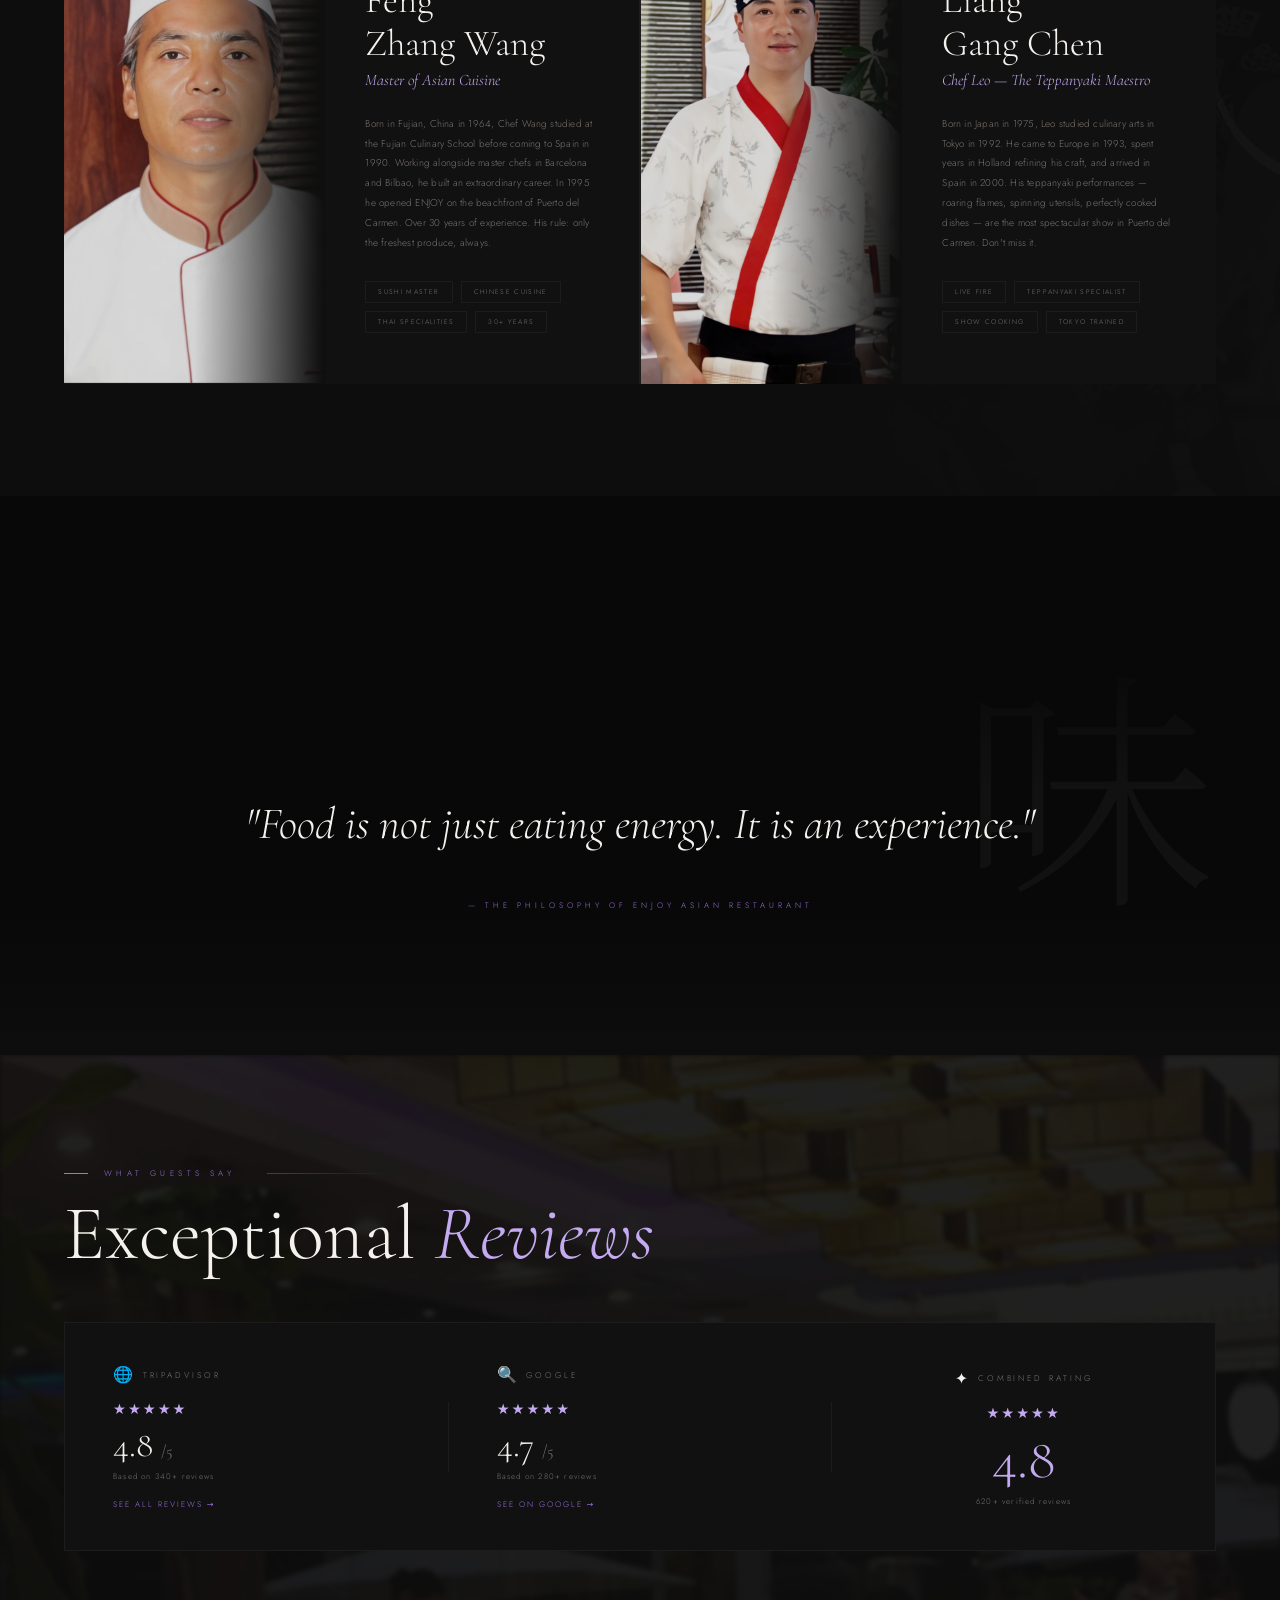
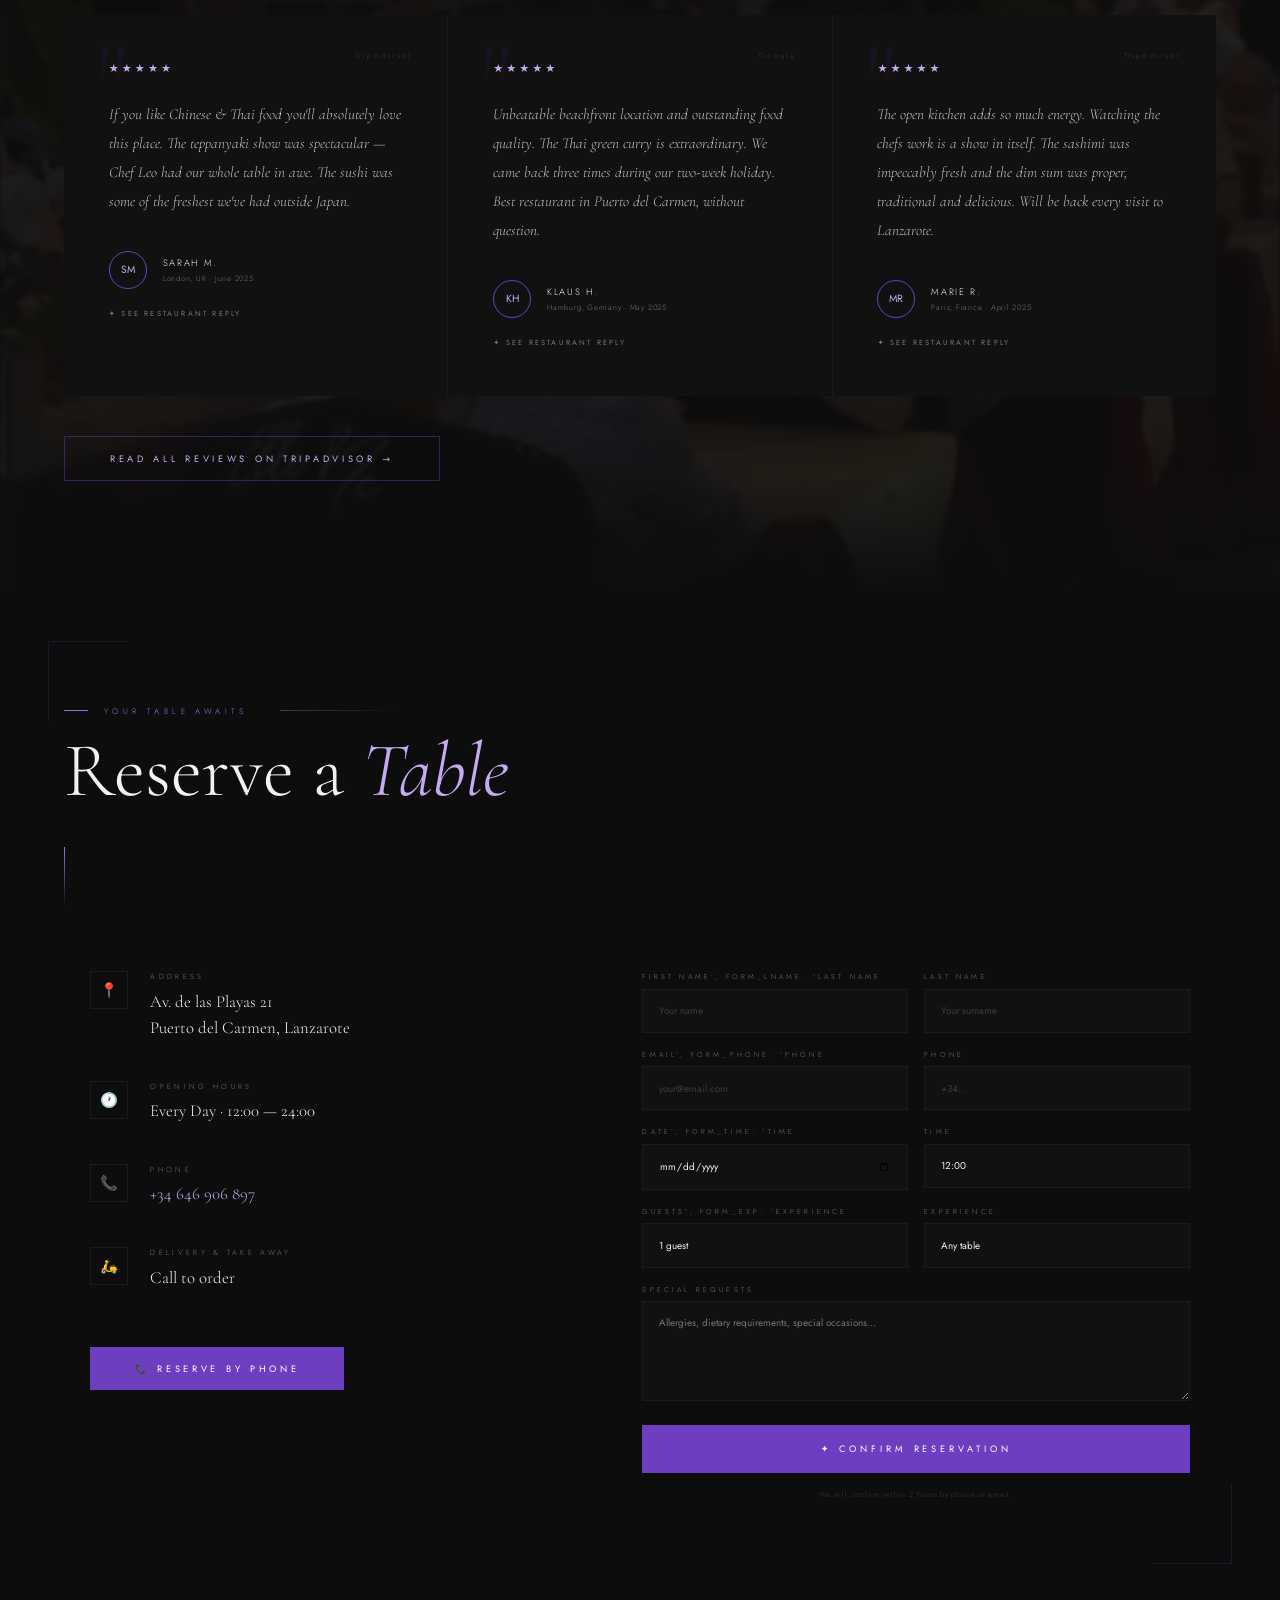
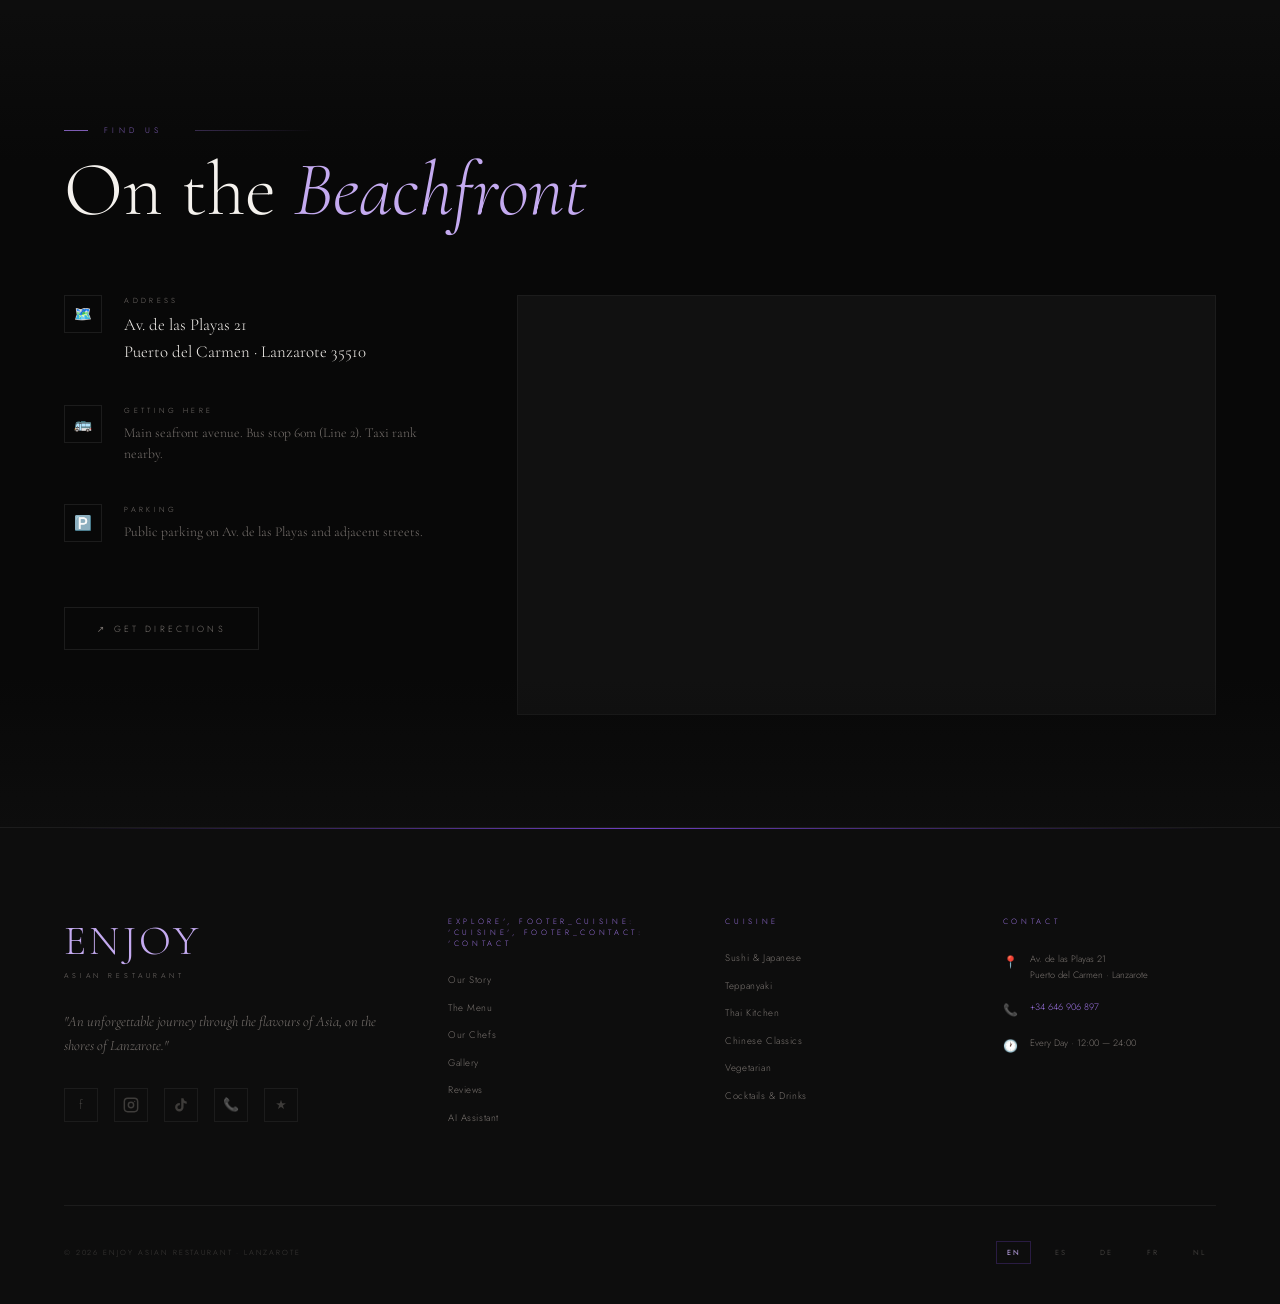
==== commit 720e15f0: "Add full SEO setup: schema JSON-LD, Open Graph, canonical, sitemap, robots.txt - Restaurant schema m" ====
--- a/index.html
+++ b/index.html
@@ -10,8 +10,75 @@
   <meta name="theme-color" content="#6d3fc0">
   <meta name="viewport" content="width=device-width, initial-scale=1.0">
   <meta name="description" content="ENJOY Asian Restaurant — Premium sushi, teppanyaki, Thai & Chinese cuisine on the beachfront of Puerto del Carmen, Lanzarote.">
-  <meta name="keywords" content="restaurant puerto del carmen, asian restaurant lanzarote, sushi lanzarote, teppanyaki lanzarote, thai restaurant lanzarote, chinese restaurant lanzarote">
-  <title>ENJOY Asian Restaurant — Puerto del Carmen, Lanzarote</title>
+  <!-- ═══ SEO: Canonical + Open Graph + Twitter ═══ -->
+  <link rel="canonical" href="https://enjoyasianrestaurant.vercel.app/">
+  <meta property="og:type" content="restaurant">
+  <meta property="og:title" content="ENJOY Asian Restaurant — Sushi, Teppanyaki &amp; Thai en Puerto del Carmen, Lanzarote">
+  <meta property="og:description" content="El mejor restaurante asiático de Lanzarote. Sushi artesanal, teppanyaki en vivo, cocina thai y china en primera línea de playa en Puerto del Carmen.">
+  <meta property="og:url" content="https://enjoyasianrestaurant.vercel.app/">
+  <meta property="og:image" content="https://enjoyasianrestaurant.vercel.app/android-chrome-512x512.png">
+  <meta property="og:locale" content="es_ES">
+  <meta property="og:locale:alternate" content="en_GB">
+  <meta property="og:locale:alternate" content="de_DE">
+  <meta property="og:site_name" content="ENJOY Asian Restaurant">
+  <meta name="twitter:card" content="summary_large_image">
+  <meta name="twitter:title" content="ENJOY Asian Restaurant — Puerto del Carmen, Lanzarote">
+  <meta name="twitter:description" content="Sushi, teppanyaki, thai y cocina china en primera línea de playa. Puerto del Carmen, Lanzarote.">
+  <meta name="twitter:image" content="https://enjoyasianrestaurant.vercel.app/android-chrome-512x512.png">
+  <!-- ═══ SEO: Schema JSON-LD Restaurant ═══ -->
+  <script type="application/ld+json">
+  {
+    "@context": "https://schema.org",
+    "@type": "Restaurant",
+    "name": "ENJOY Asian Restaurant",
+    "alternateName": "Enjoy Asian",
+    "url": "https://enjoyasianrestaurant.vercel.app/",
+    "logo": "https://enjoyasianrestaurant.vercel.app/android-chrome-512x512.png",
+    "image": "https://enjoyasianrestaurant.vercel.app/android-chrome-512x512.png",
+    "description": "Restaurante asiático en Puerto del Carmen, Lanzarote. Sushi artesanal, teppanyaki en vivo, cocina thai y china en primera línea de playa. Abierto todos los días de 12:00 a 24:00.",
+    "servesCuisine": ["Japanese", "Sushi", "Teppanyaki", "Thai", "Chinese"],
+    "priceRange": "€€",
+    "currenciesAccepted": "EUR",
+    "paymentAccepted": "Cash, Credit Card",
+    "telephone": "+34646906897",
+    "address": {
+      "@type": "PostalAddress",
+      "streetAddress": "Av. de las Playas 21",
+      "addressLocality": "Puerto del Carmen",
+      "addressRegion": "Lanzarote",
+      "postalCode": "35510",
+      "addressCountry": "ES"
+    },
+    "geo": {
+      "@type": "GeoCoordinates",
+      "latitude": 28.9213,
+      "longitude": -13.6625
+    },
+    "openingHoursSpecification": [
+      {
+        "@type": "OpeningHoursSpecification",
+        "dayOfWeek": ["Monday","Tuesday","Wednesday","Thursday","Friday","Saturday","Sunday"],
+        "opens": "12:00",
+        "closes": "24:00"
+      }
+    ],
+    "sameAs": [
+      "https://www.facebook.com/enjoyasianrestaurant/",
+      "https://www.instagram.com/enjoy_asian_restaurant",
+      "https://www.tiktok.com/@enjoyasiaresturant",
+      "https://www.tripadvisor.com/Restaurant_Review-g662290-d3618169-Reviews-Enjoy_Asian_Restaurant-Puerto_Del_Carmen_Lanzarote_Canary_Islands.html"
+    ],
+    "hasMenu": "https://enjoyasianrestaurant.vercel.app/menu.html",
+    "menu": "https://enjoyasianrestaurant.vercel.app/menu.html",
+    "aggregateRating": {
+      "@type": "AggregateRating",
+      "ratingValue": "4.8",
+      "reviewCount": "340",
+      "bestRating": "5"
+    }
+  }
+  </script>
+  <title>ENJOY Asian Restaurant — Sushi, Teppanyaki &amp; Thai | Puerto del Carmen, Lanzarote</title>
   <link rel="stylesheet" href="style.css">
 </head>
 <body>
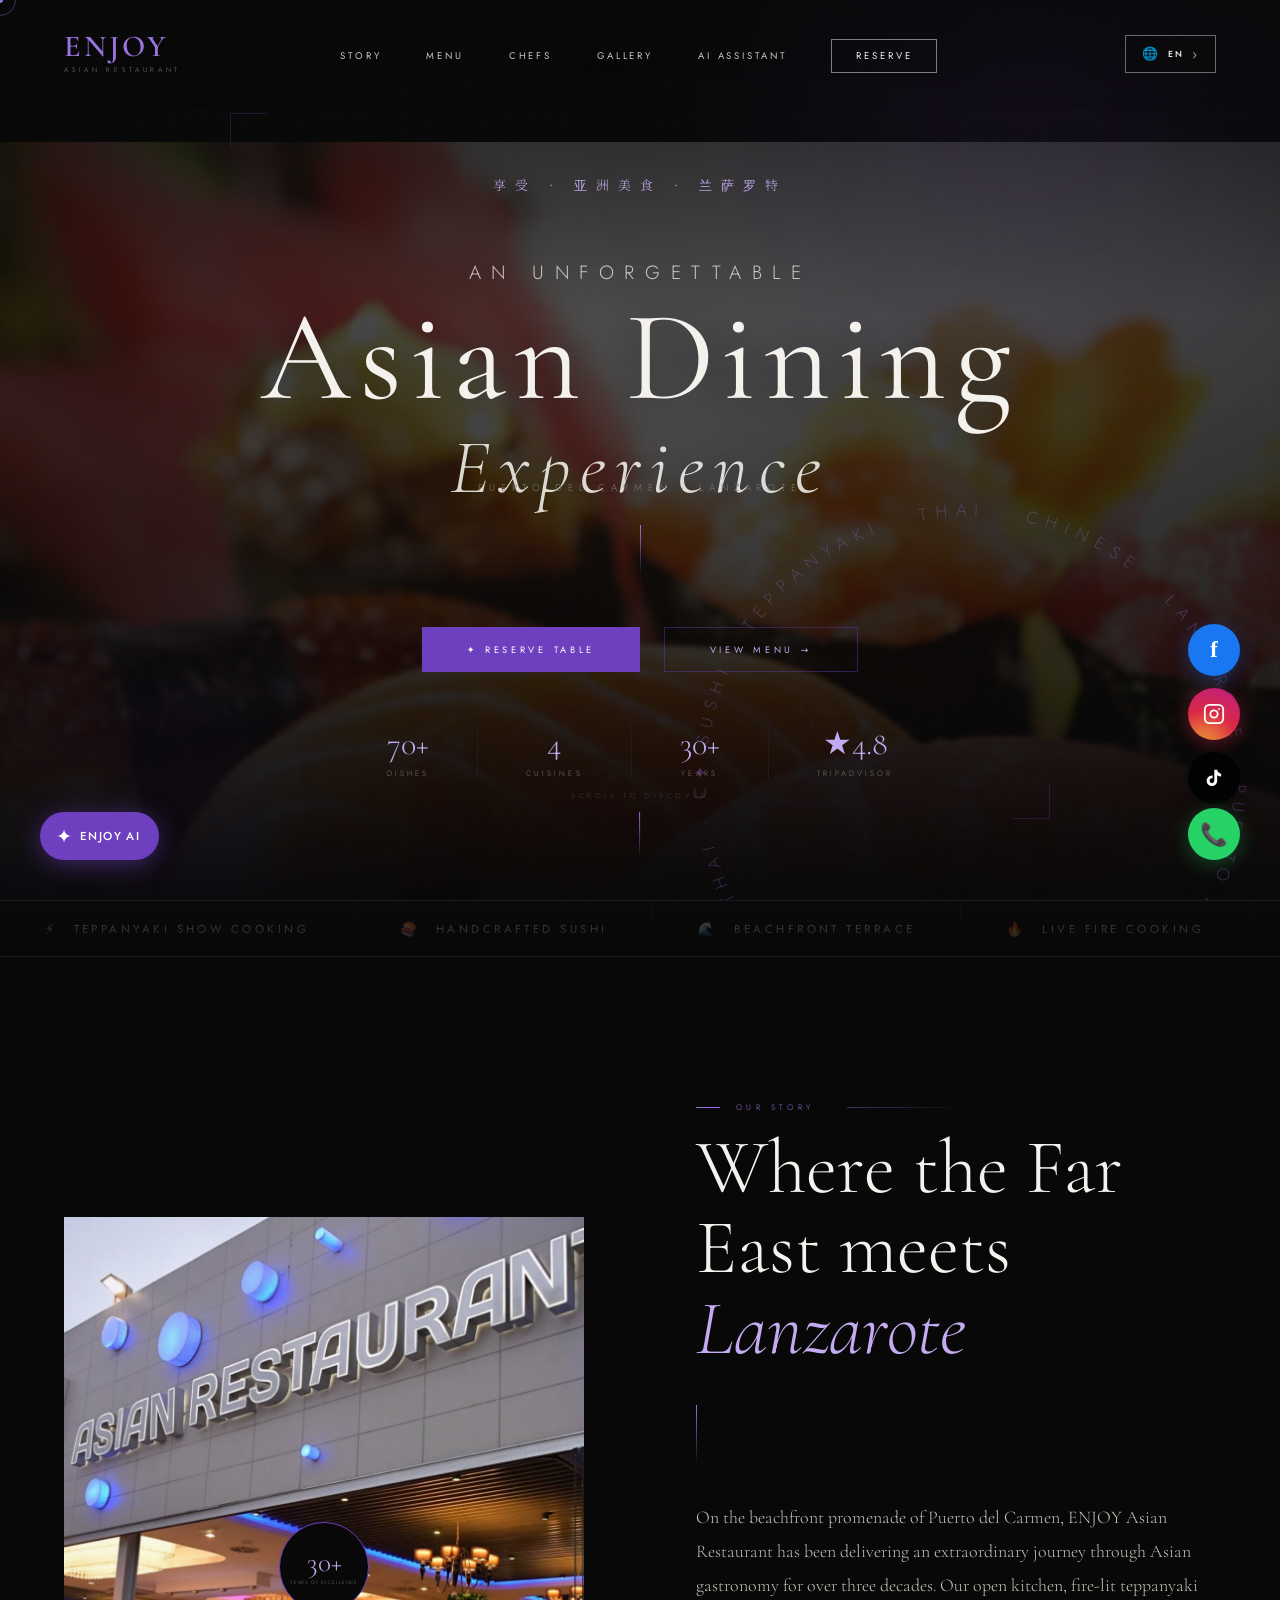
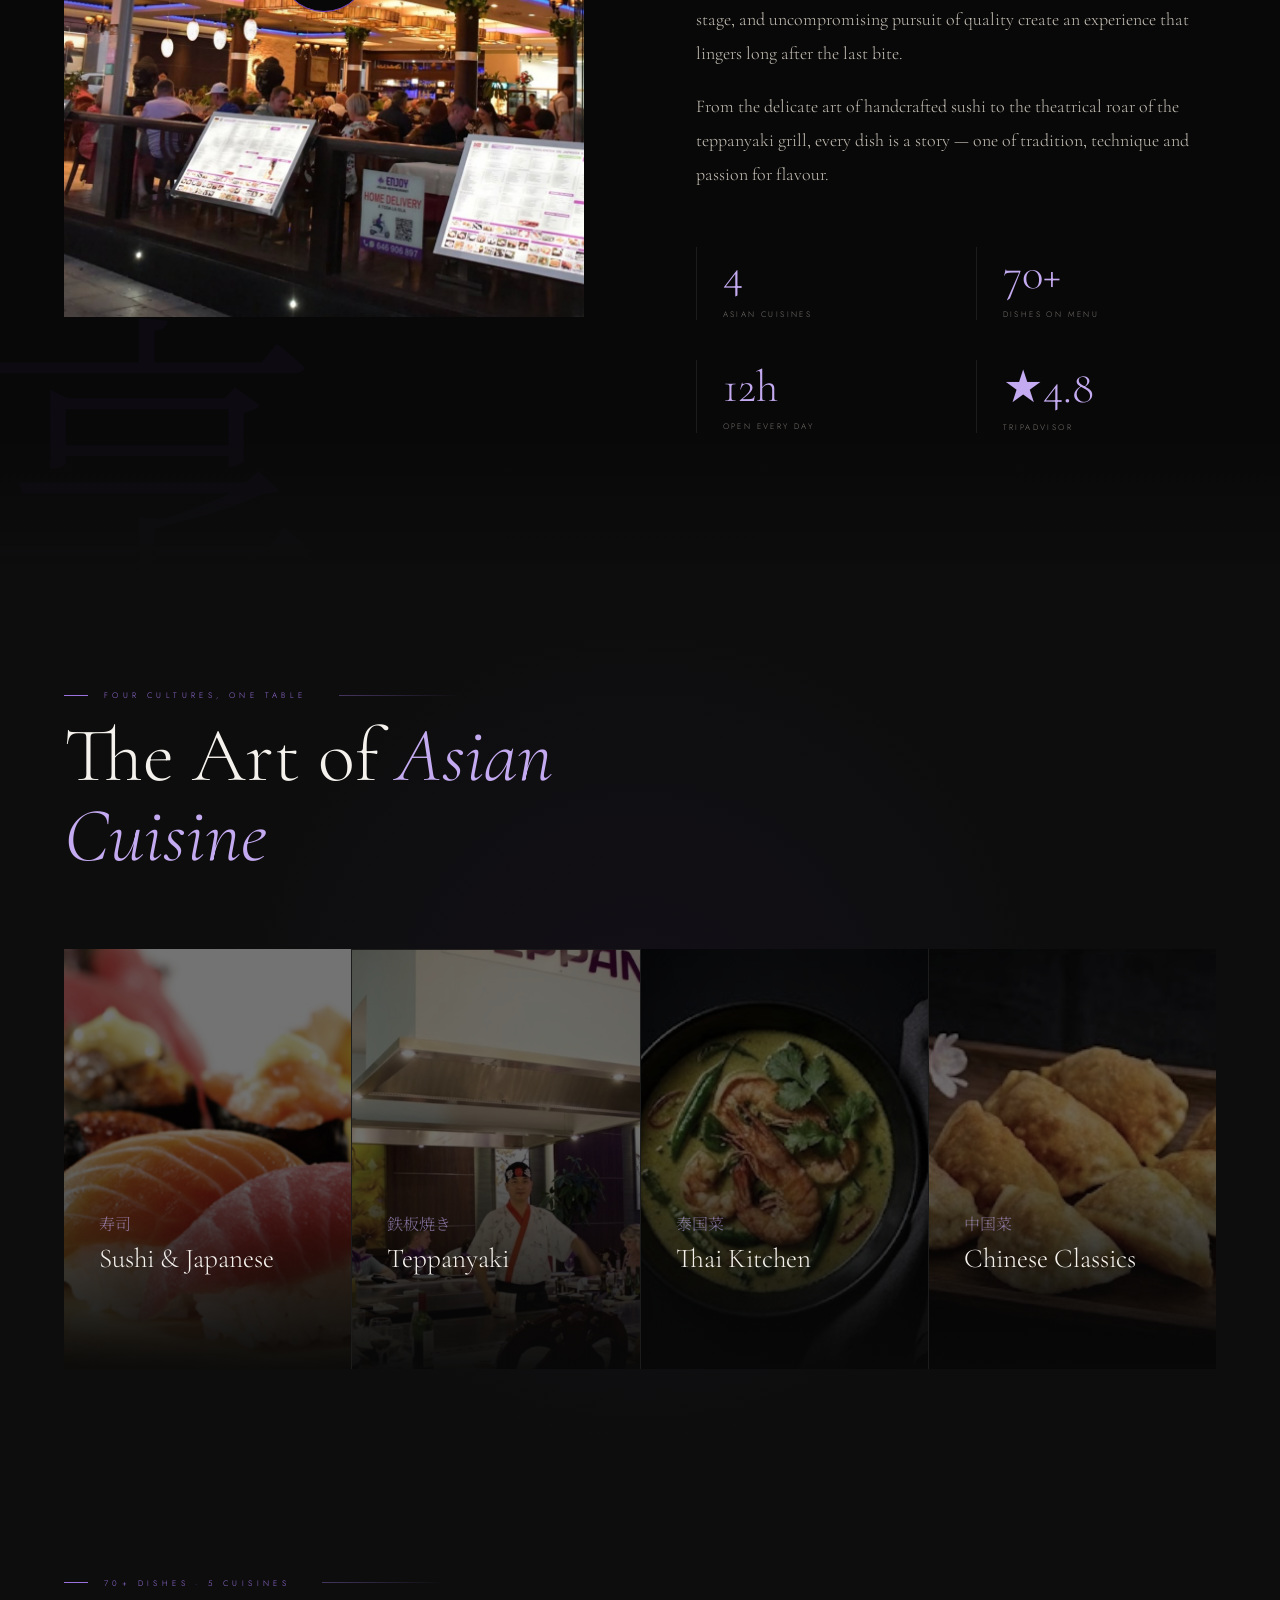
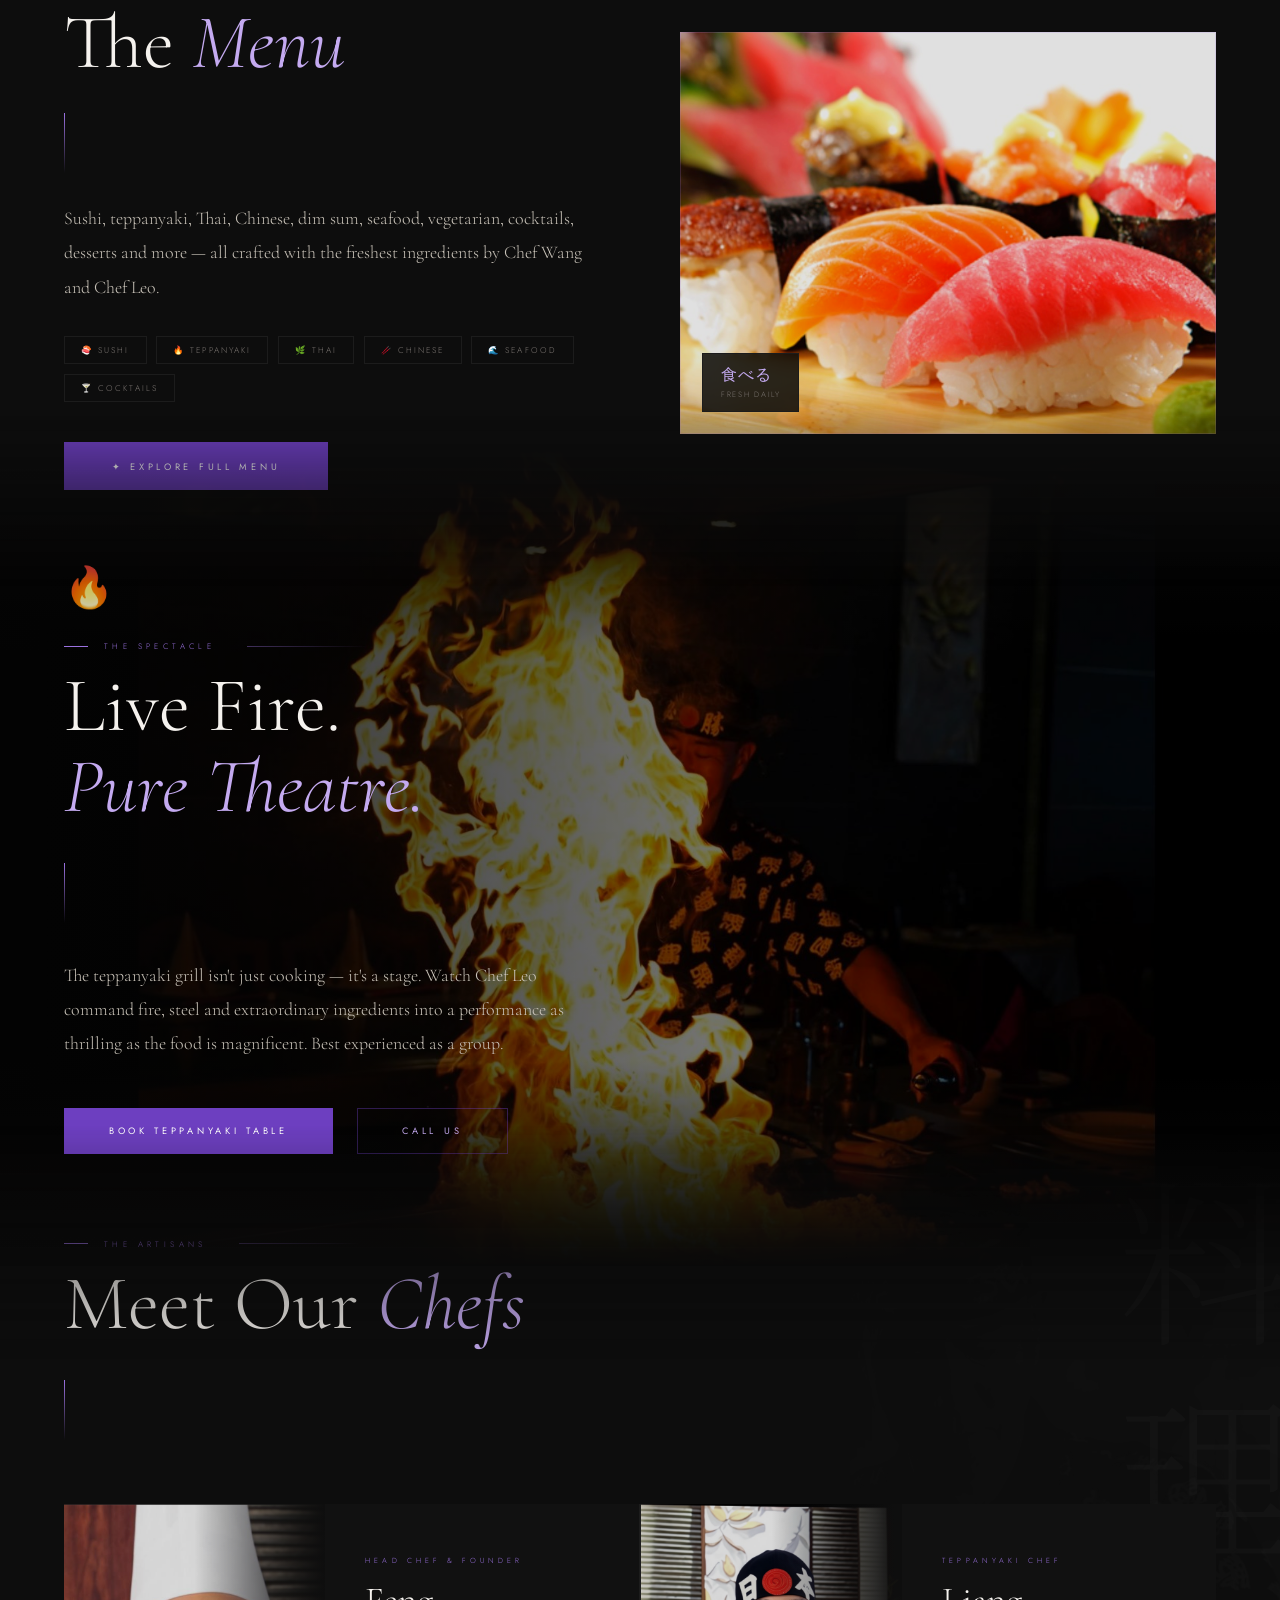
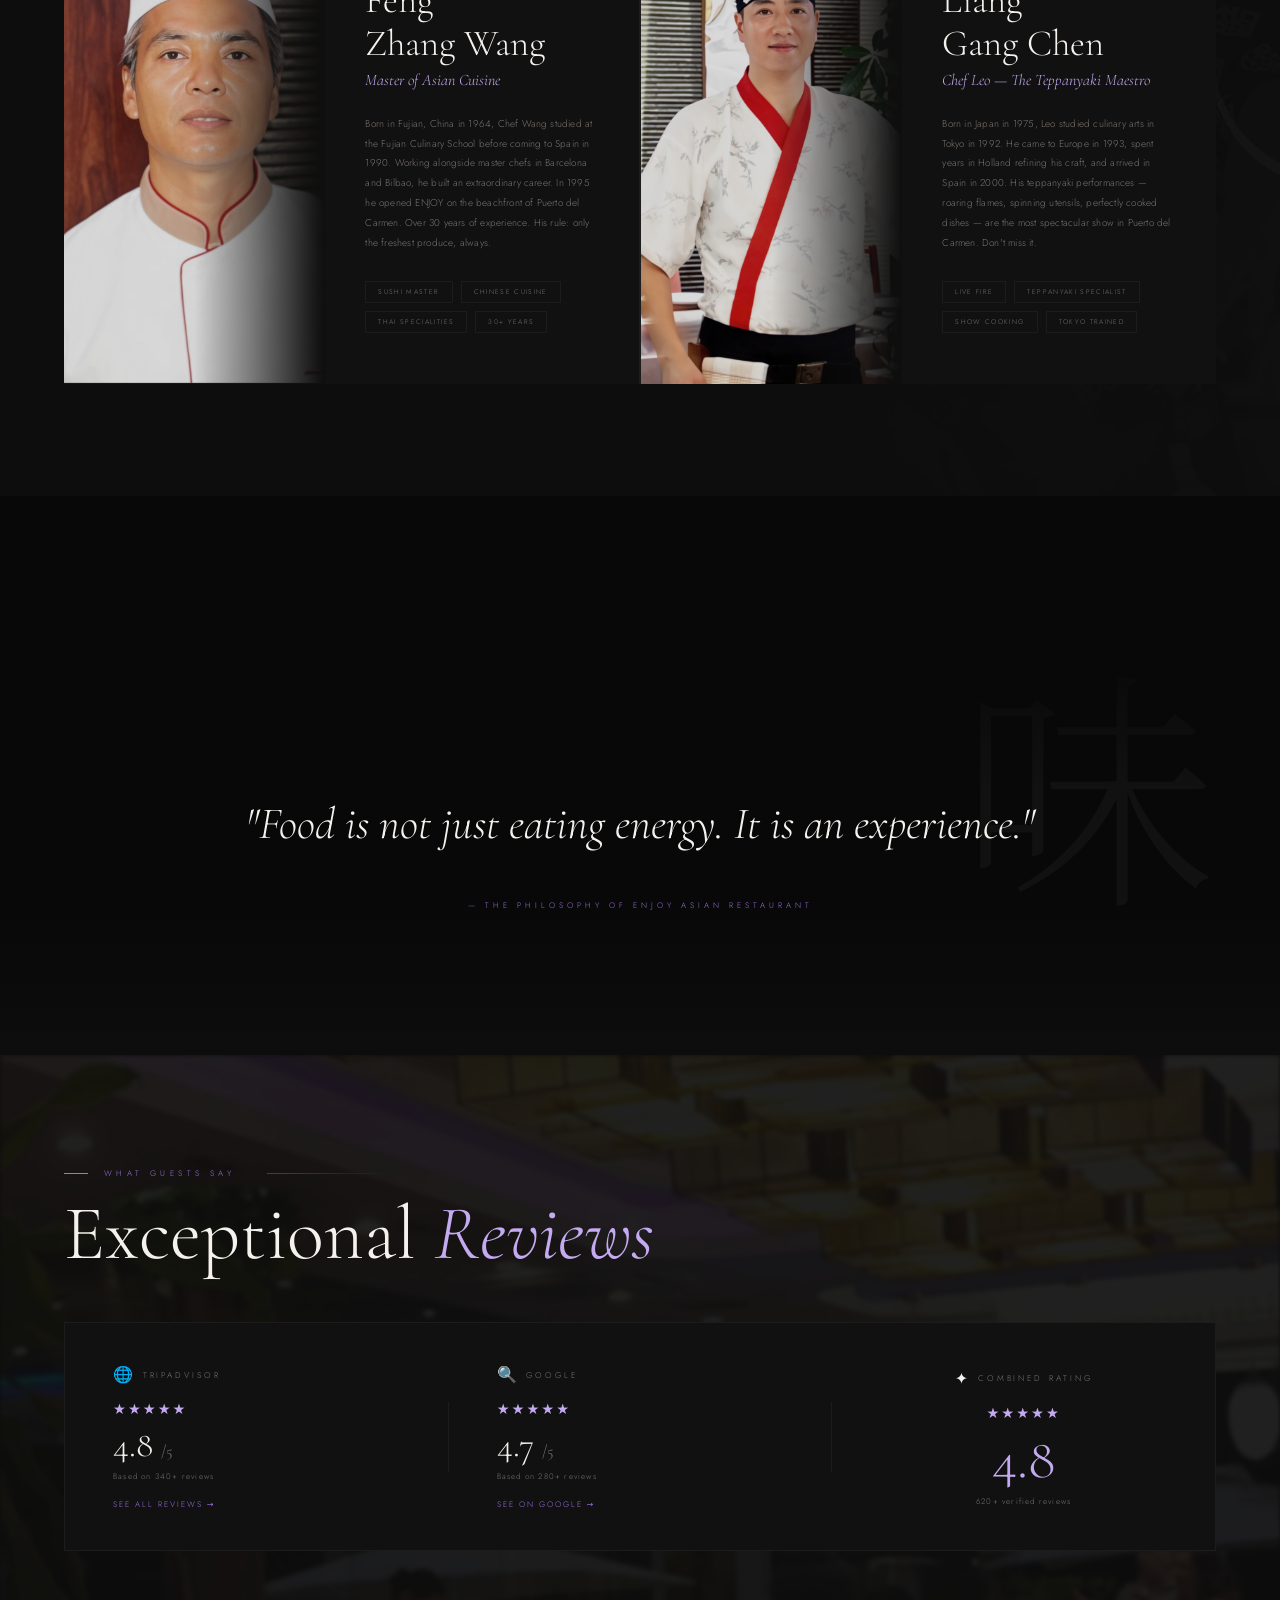
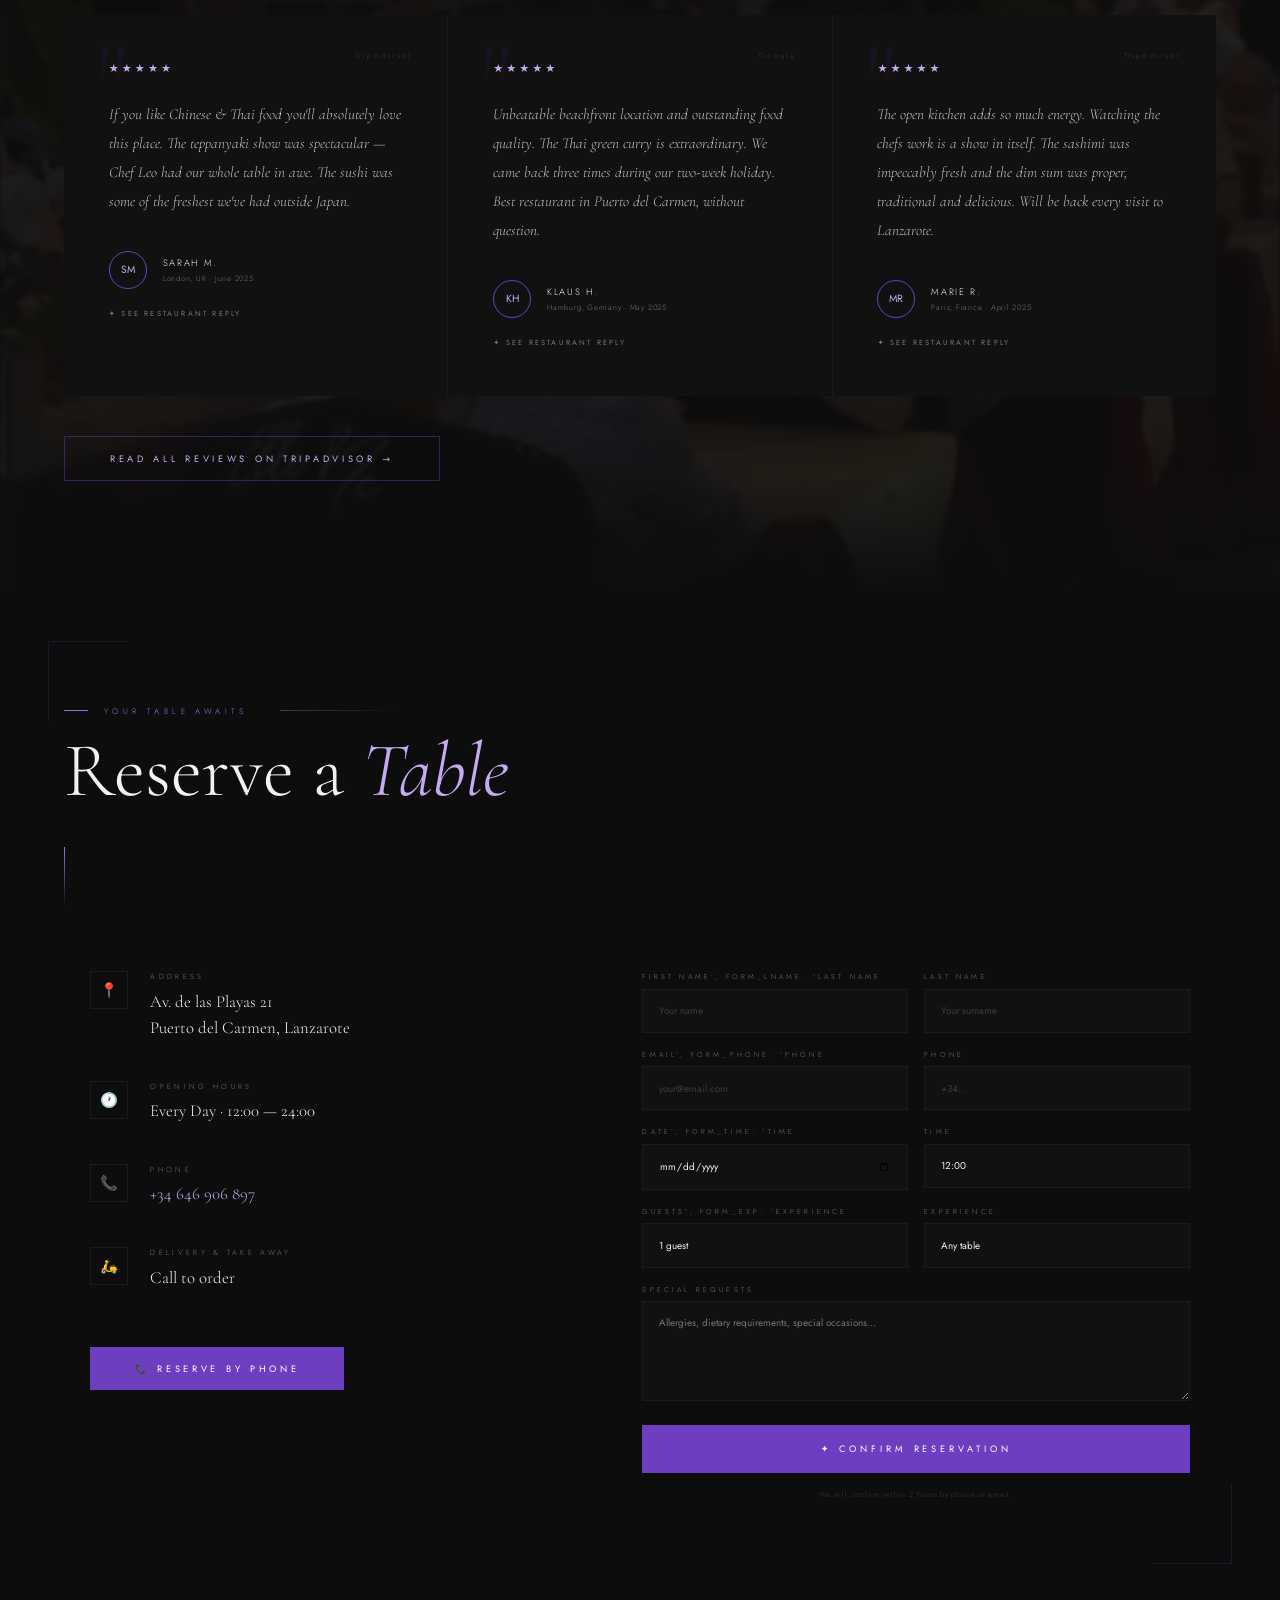
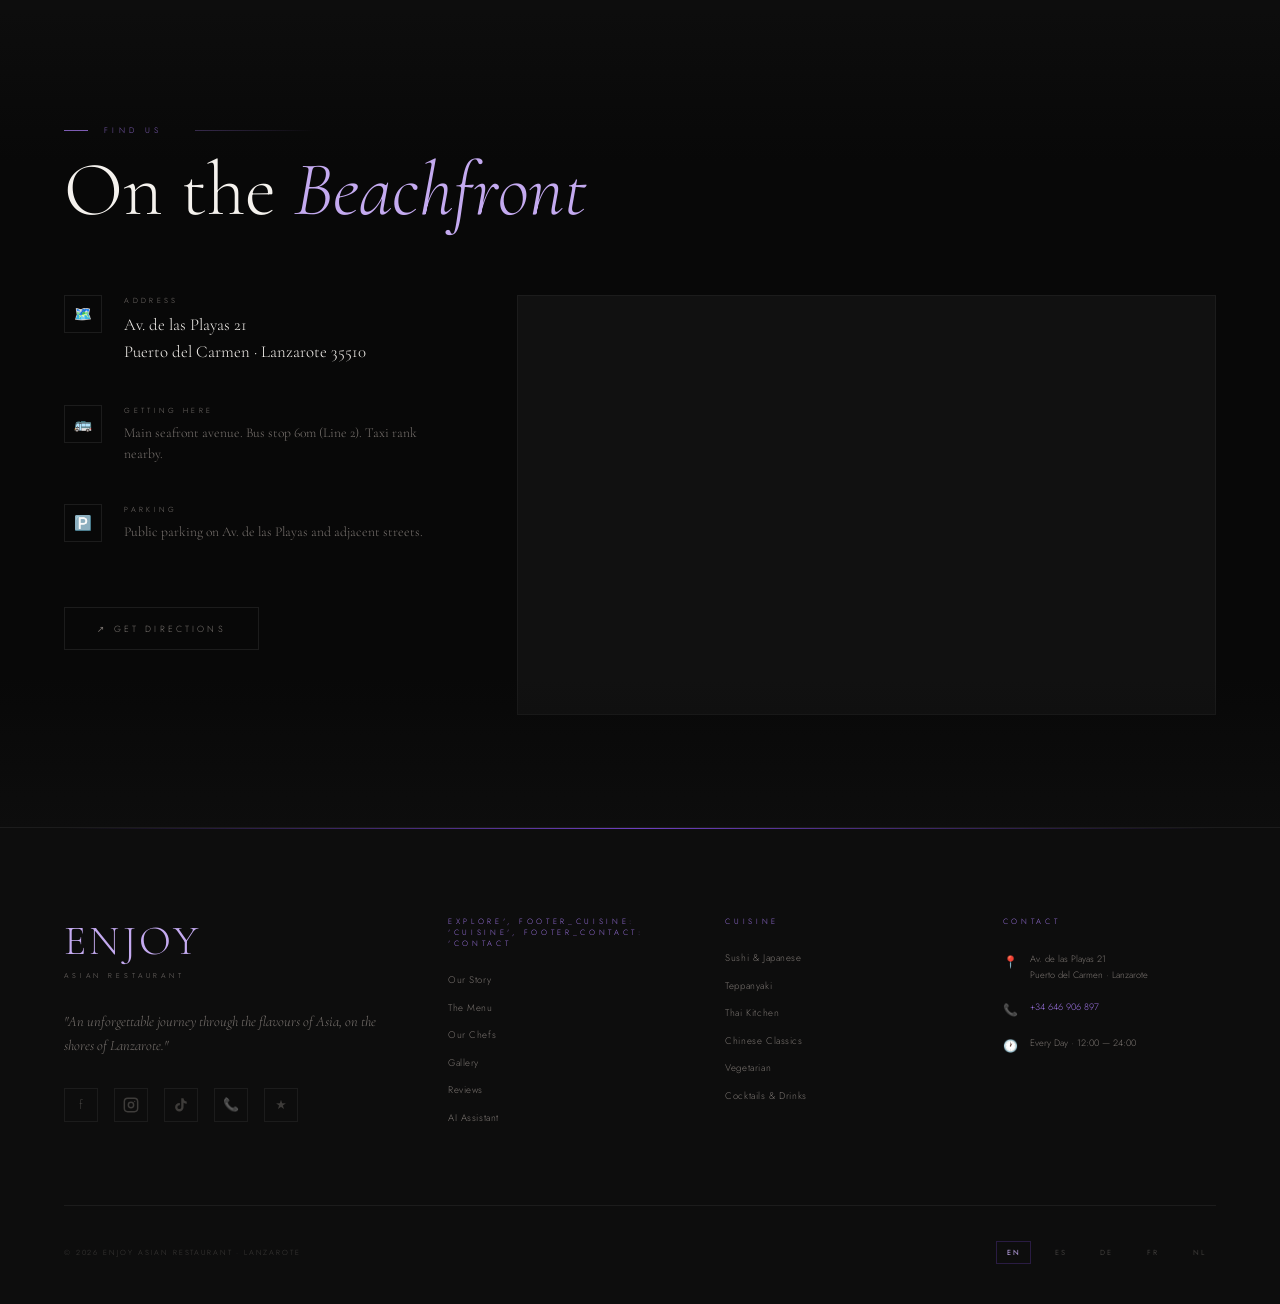
==== commit 47992582: "hnm" ====
--- a/index.html
+++ b/index.html
@@ -11,12 +11,12 @@
   <meta name="viewport" content="width=device-width, initial-scale=1.0">
   <meta name="description" content="ENJOY Asian Restaurant — Premium sushi, teppanyaki, Thai & Chinese cuisine on the beachfront of Puerto del Carmen, Lanzarote.">
   <!-- ═══ SEO: Canonical + Open Graph + Twitter ═══ -->
-  <link rel="canonical" href="https://enjoyasianrestaurant.vercel.app/">
+  <link rel="canonical" href="https://enjoy-asian-restaurant.com/">
   <meta property="og:type" content="restaurant">
   <meta property="og:title" content="ENJOY Asian Restaurant — Sushi, Teppanyaki &amp; Thai en Puerto del Carmen, Lanzarote">
   <meta property="og:description" content="El mejor restaurante asiático de Lanzarote. Sushi artesanal, teppanyaki en vivo, cocina thai y china en primera línea de playa en Puerto del Carmen.">
-  <meta property="og:url" content="https://enjoyasianrestaurant.vercel.app/">
-  <meta property="og:image" content="https://enjoyasianrestaurant.vercel.app/android-chrome-512x512.png">
+  <meta property="og:url" content="https://enjoy-asian-restaurant.com/">
+  <meta property="og:image" content="https://enjoy-asian-restaurant.com/android-chrome-512x512.png">
   <meta property="og:locale" content="es_ES">
   <meta property="og:locale:alternate" content="en_GB">
   <meta property="og:locale:alternate" content="de_DE">
@@ -24,7 +24,7 @@
   <meta name="twitter:card" content="summary_large_image">
   <meta name="twitter:title" content="ENJOY Asian Restaurant — Puerto del Carmen, Lanzarote">
   <meta name="twitter:description" content="Sushi, teppanyaki, thai y cocina china en primera línea de playa. Puerto del Carmen, Lanzarote.">
-  <meta name="twitter:image" content="https://enjoyasianrestaurant.vercel.app/android-chrome-512x512.png">
+  <meta name="twitter:image" content="https://enjoy-asian-restaurant.com/android-chrome-512x512.png">
   <!-- ═══ SEO: Schema JSON-LD Restaurant ═══ -->
   <script type="application/ld+json">
   {
@@ -32,9 +32,9 @@
     "@type": "Restaurant",
     "name": "ENJOY Asian Restaurant",
     "alternateName": "Enjoy Asian",
-    "url": "https://enjoyasianrestaurant.vercel.app/",
-    "logo": "https://enjoyasianrestaurant.vercel.app/android-chrome-512x512.png",
-    "image": "https://enjoyasianrestaurant.vercel.app/android-chrome-512x512.png",
+    "url": "https://enjoy-asian-restaurant.com/",
+    "logo": "https://enjoy-asian-restaurant.com/android-chrome-512x512.png",
+    "image": "https://enjoy-asian-restaurant.com/android-chrome-512x512.png",
     "description": "Restaurante asiático en Puerto del Carmen, Lanzarote. Sushi artesanal, teppanyaki en vivo, cocina thai y china en primera línea de playa. Abierto todos los días de 12:00 a 24:00.",
     "servesCuisine": ["Japanese", "Sushi", "Teppanyaki", "Thai", "Chinese"],
     "priceRange": "€€",
@@ -68,8 +68,8 @@
       "https://www.tiktok.com/@enjoyasiaresturant",
       "https://www.tripadvisor.com/Restaurant_Review-g662290-d3618169-Reviews-Enjoy_Asian_Restaurant-Puerto_Del_Carmen_Lanzarote_Canary_Islands.html"
     ],
-    "hasMenu": "https://enjoyasianrestaurant.vercel.app/menu.html",
-    "menu": "https://enjoyasianrestaurant.vercel.app/menu.html",
+    "hasMenu": "https://enjoy-asian-restaurant.com/menu.html",
+    "menu": "https://enjoy-asian-restaurant.com/menu.html",
     "aggregateRating": {
       "@type": "AggregateRating",
       "ratingValue": "4.8",
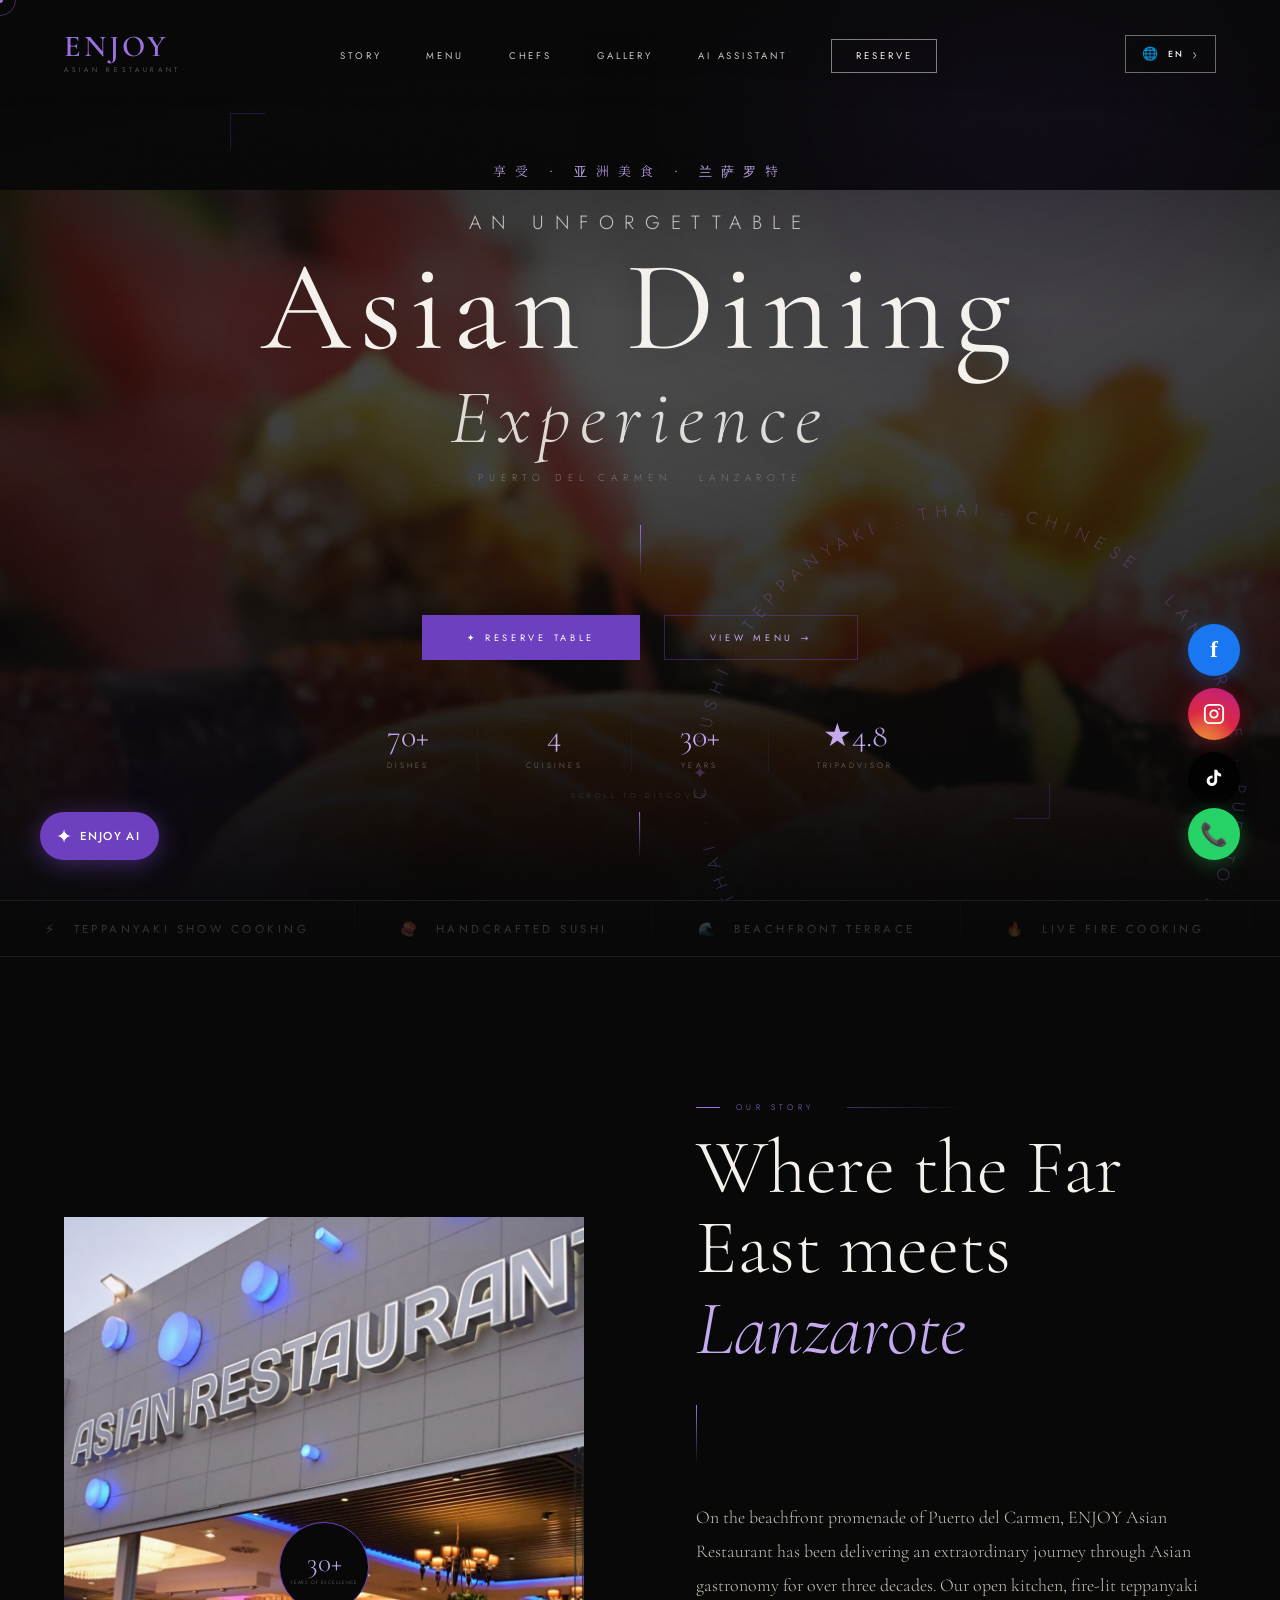
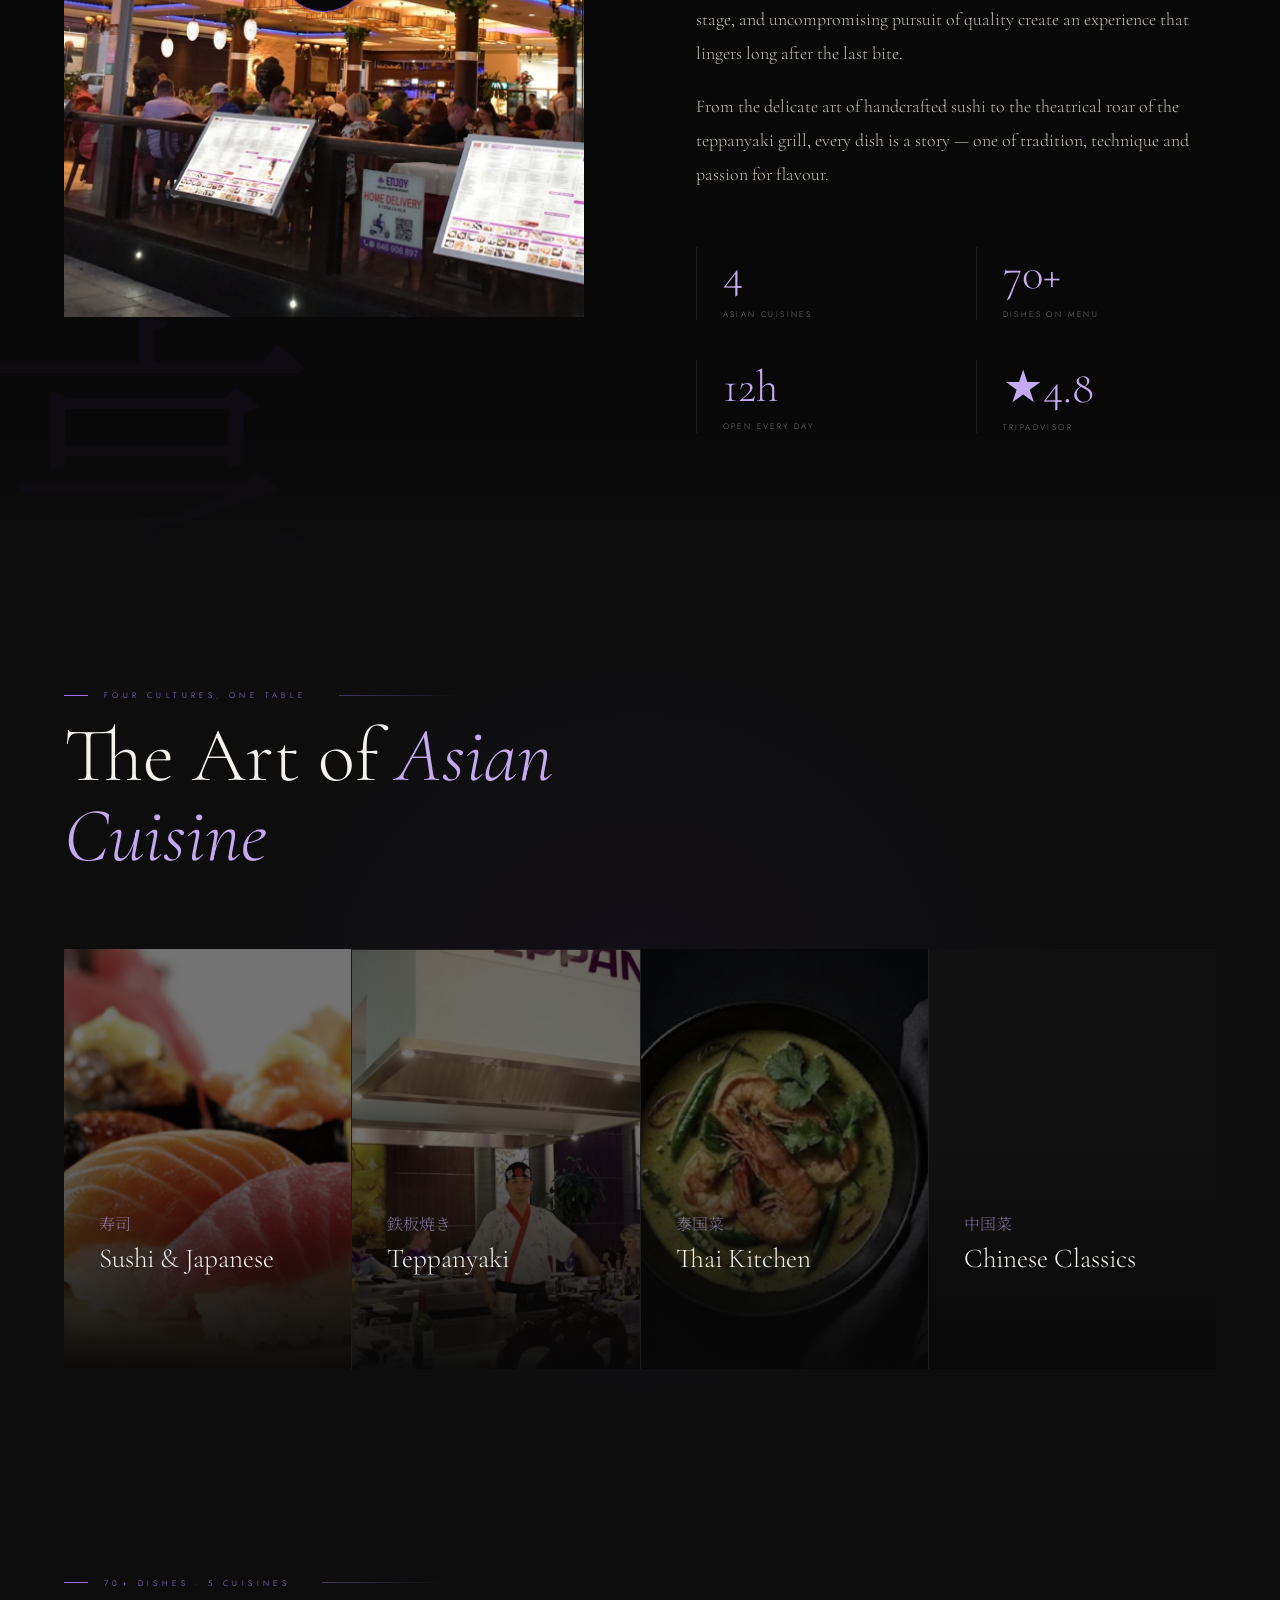
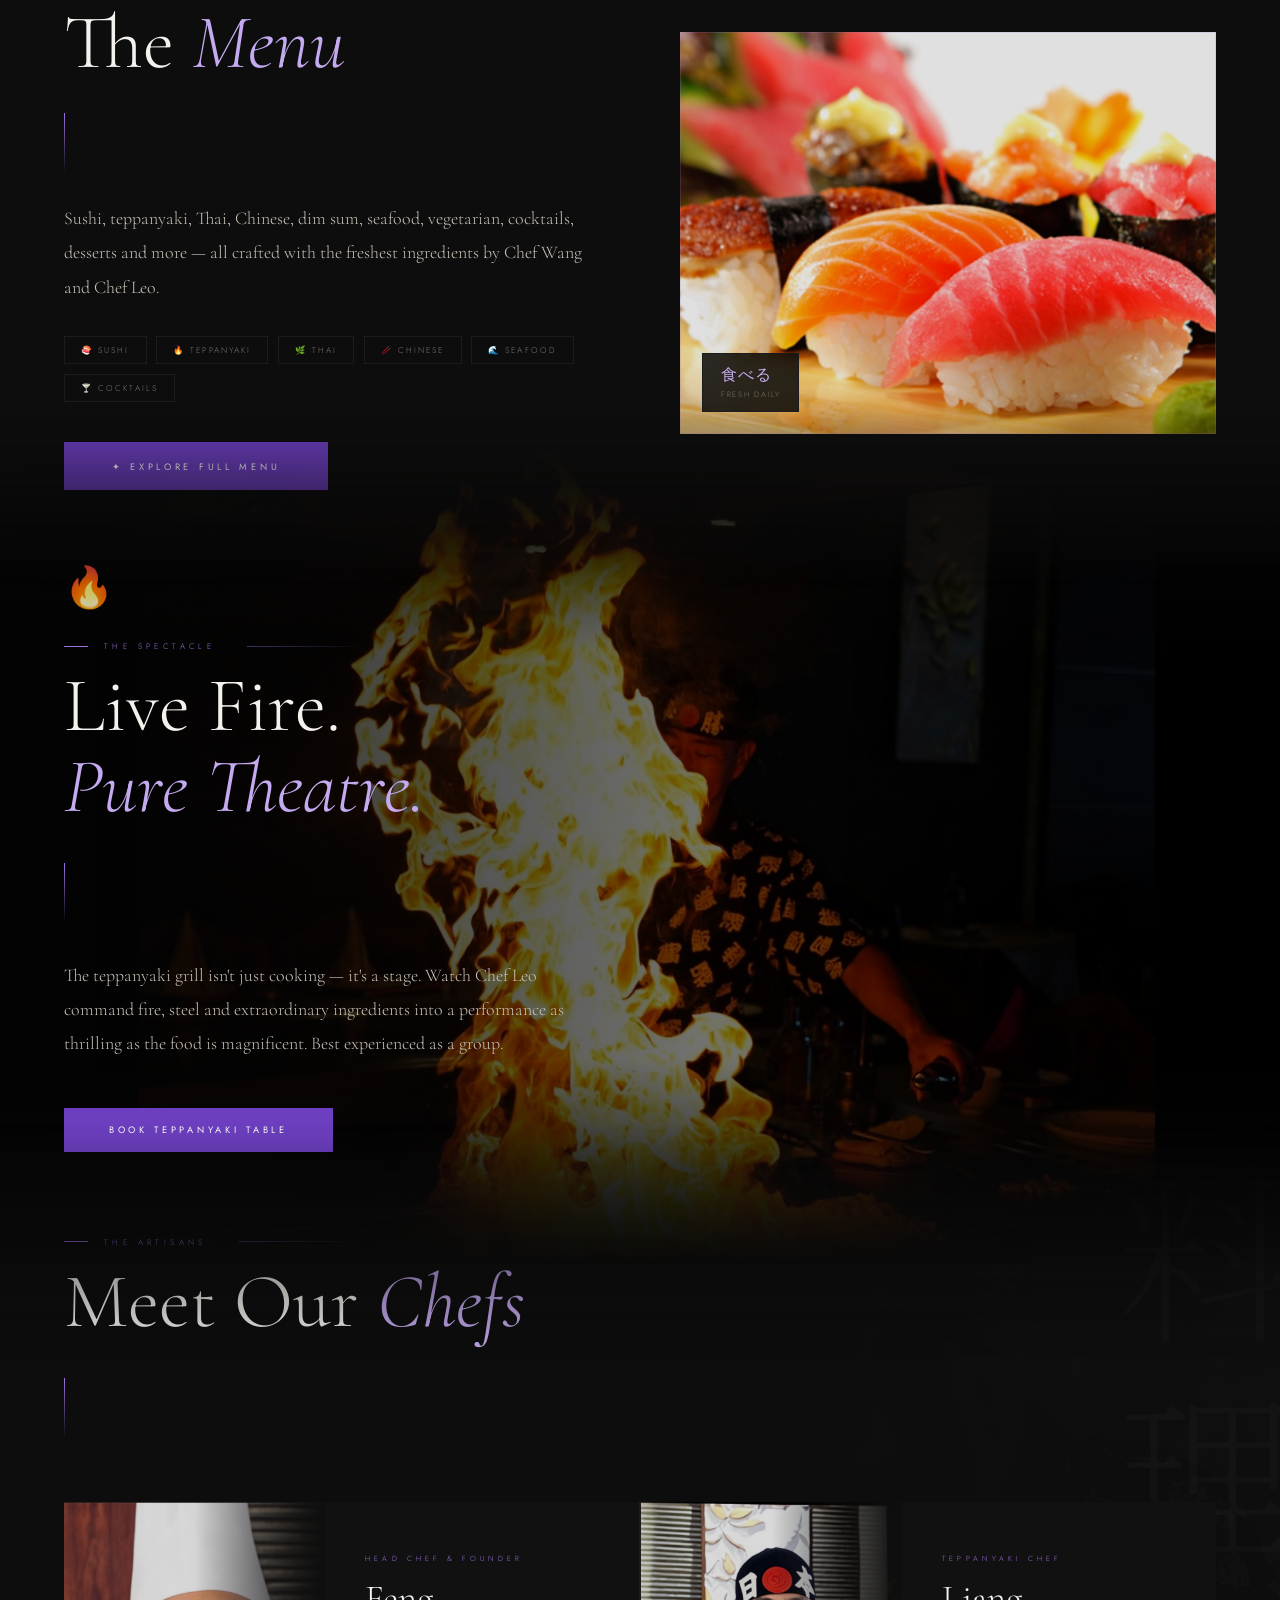
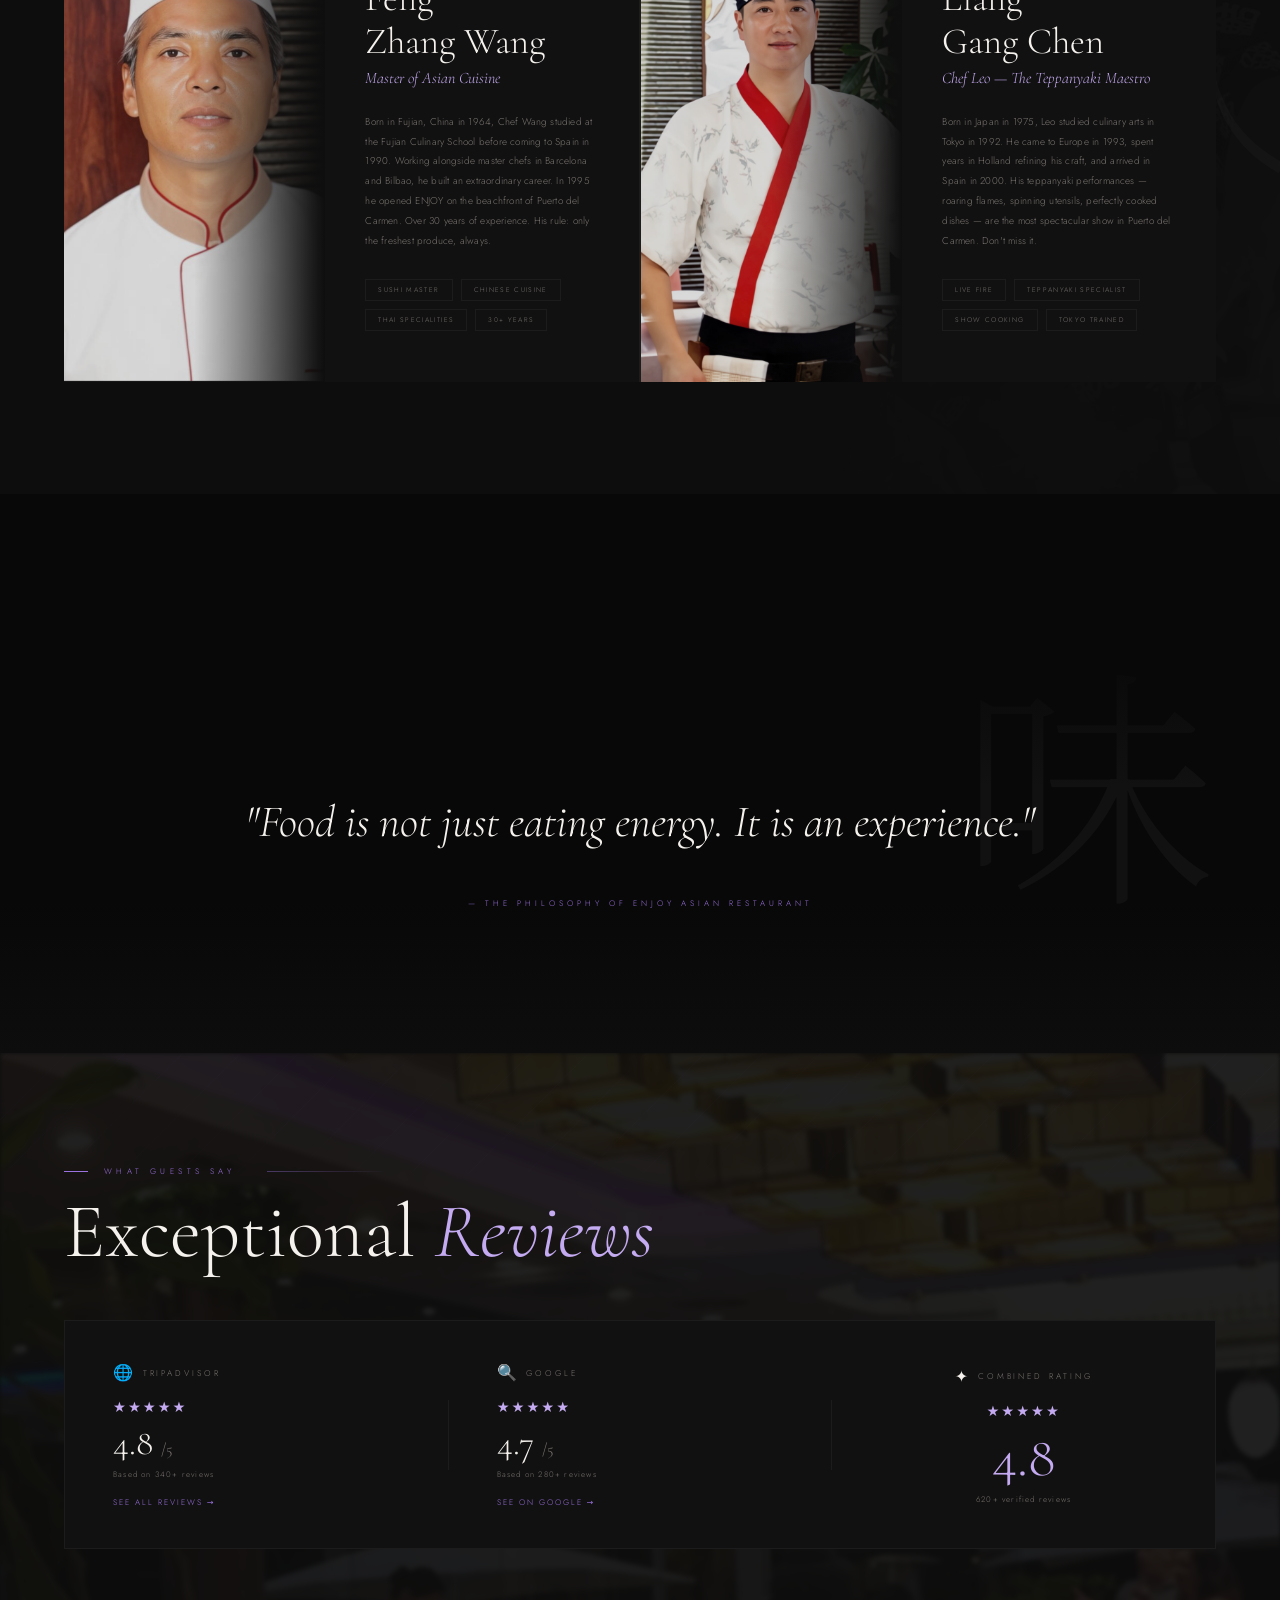
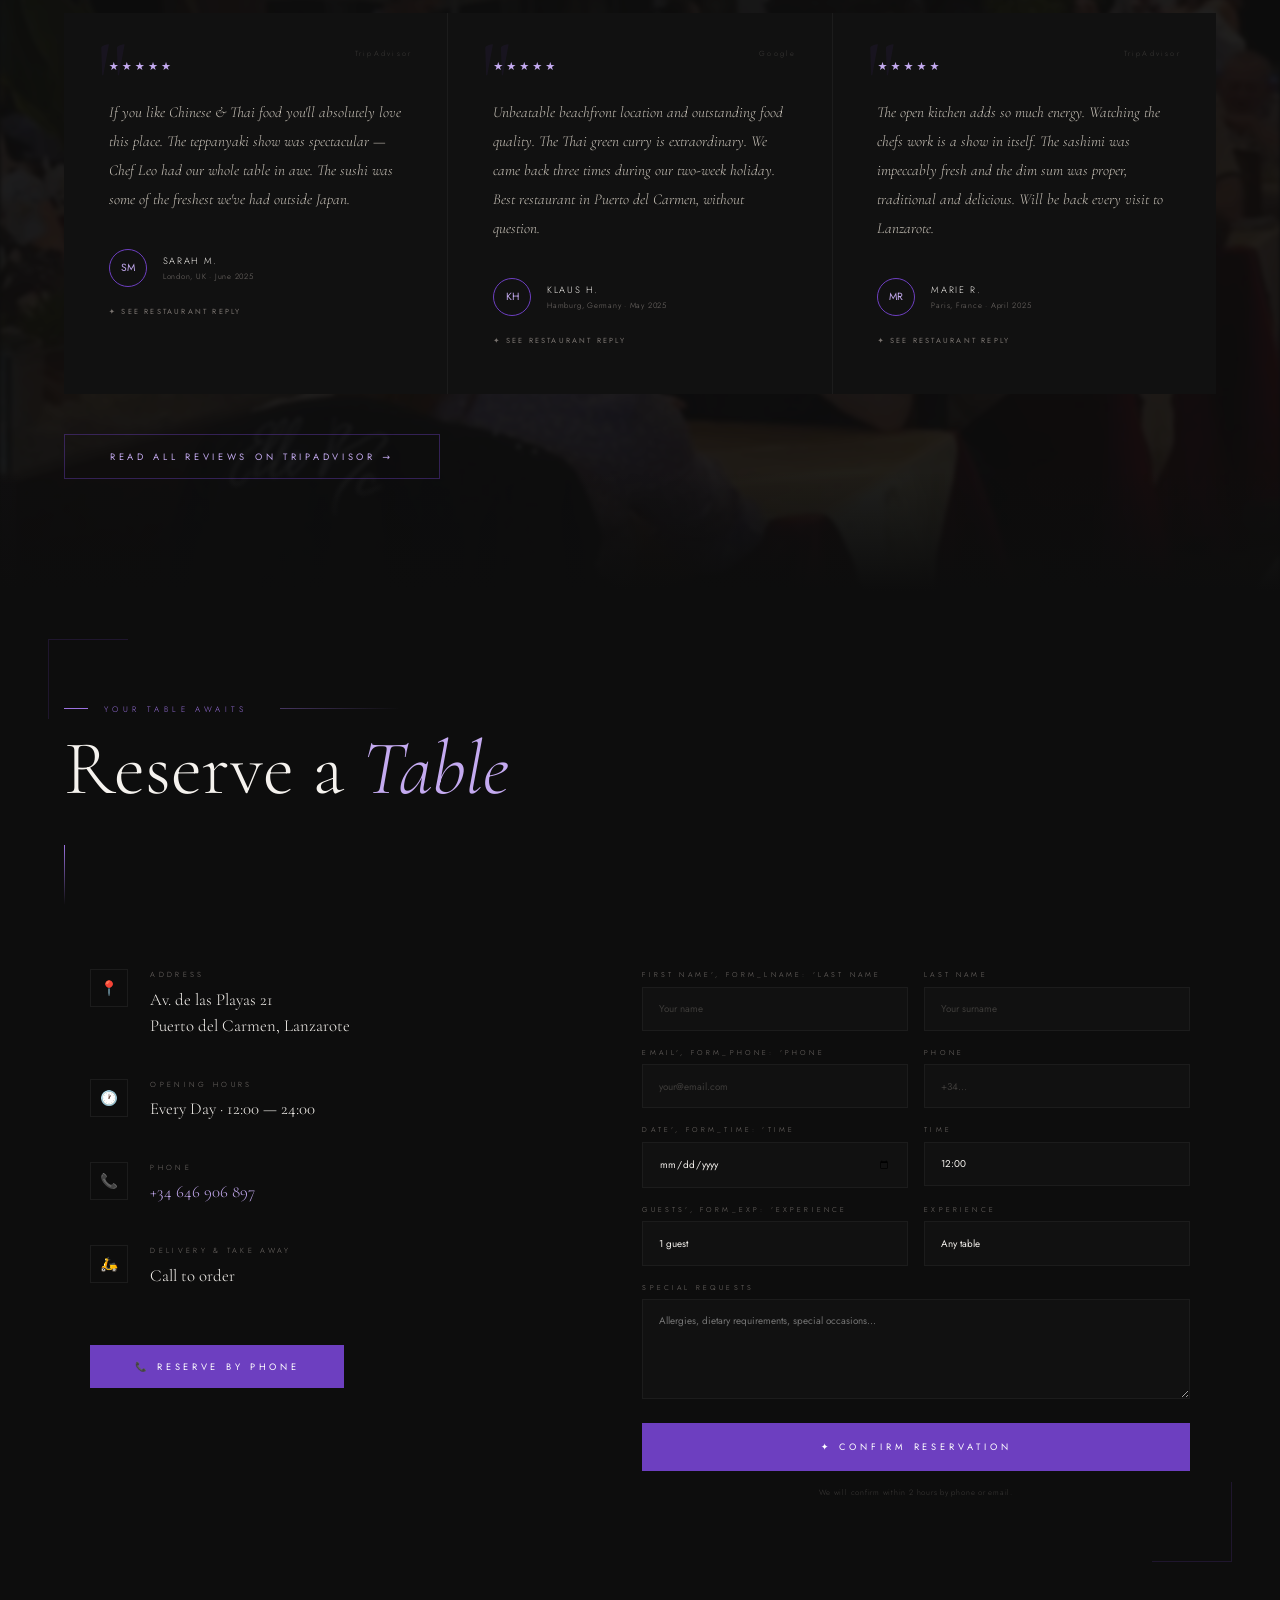
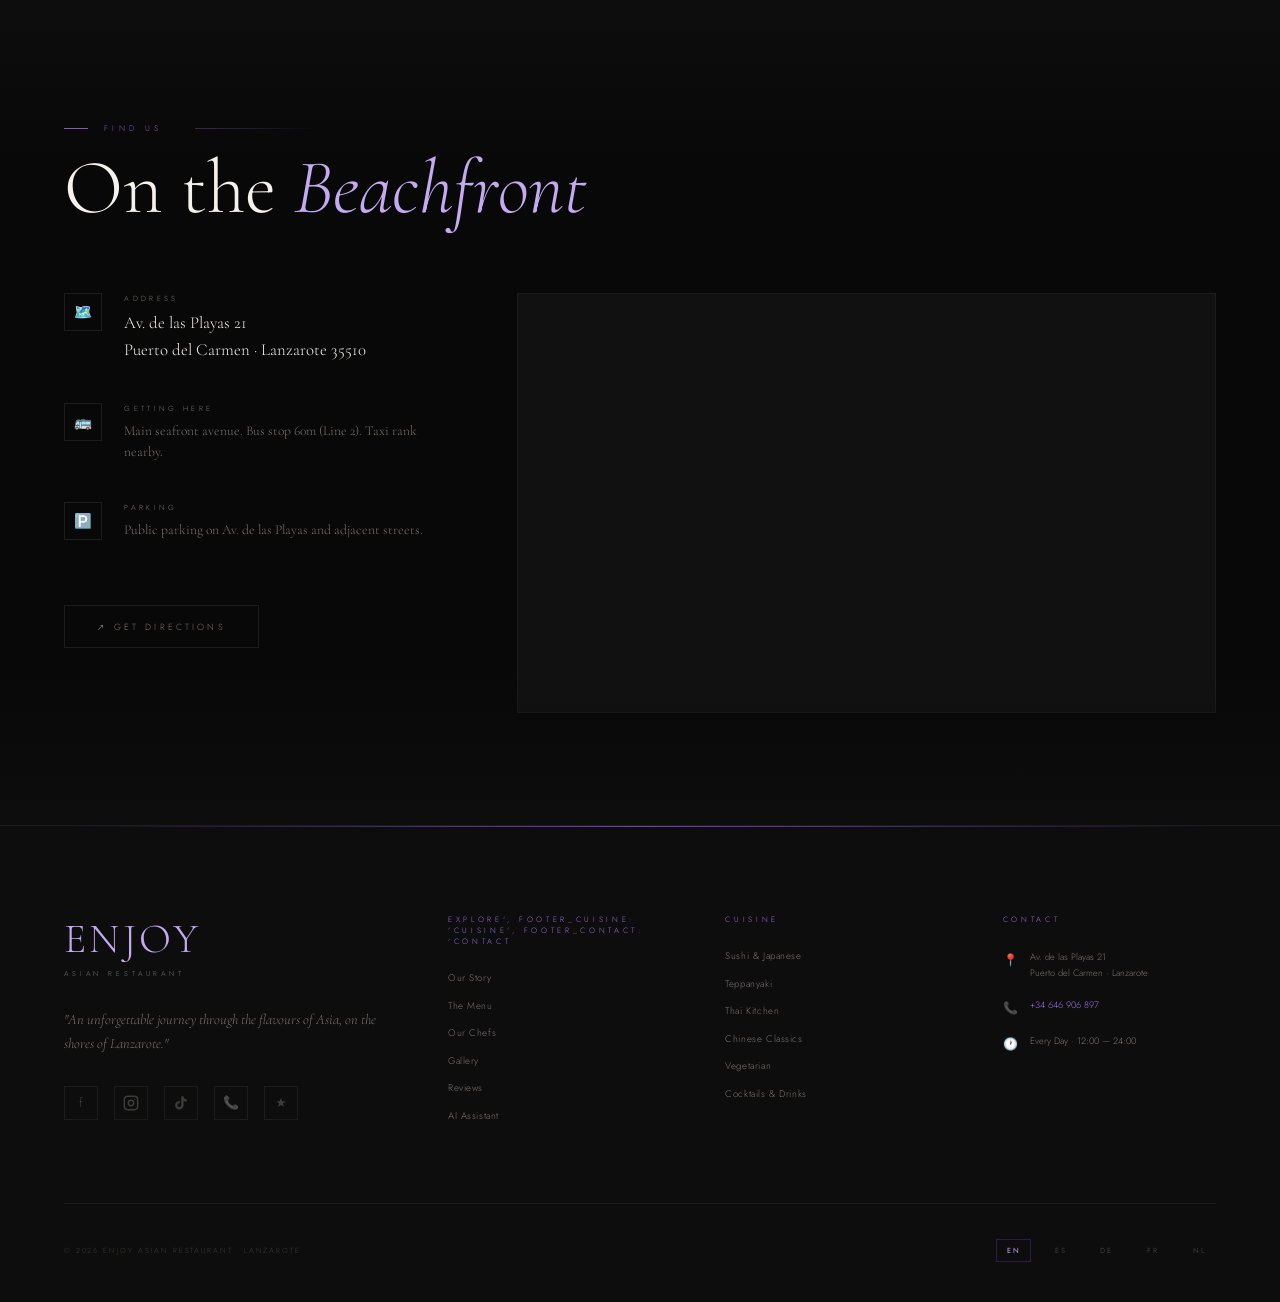
==== commit 3a63c8ea: "terminado" ====
--- a/index.html
+++ b/index.html
@@ -384,7 +384,7 @@
       </div>
     </div>
     <div class="cuisine-card">
-      <div class="cuisine-card-bg" style="background-image:url('Kuotie.png')"></div>
+      <div class="cuisine-card-bg" style="background-image:url('gal 1.JPG')"></div>
       <div class="cuisine-card-overlay"></div>
       <div class="cuisine-card-content">
         <span class="cuisine-jp">中国菜</span>
@@ -439,9 +439,8 @@
     <p class="section-text">
       <span data-i18n="teppa_text">The teppanyaki grill isn't just cooking — it's a stage. Watch Chef Leo command fire, steel and extraordinary ingredients into a performance as thrilling as the food is magnificent. Best experienced as a group.</span>
     </p>
-    <div style="margin-top:3rem;display:flex;gap:1.5rem;flex-wrap:wrap">
+    <div style="margin-top:3rem">
       <a href="tel:+34646906897" class="btn-primary"><span data-i18n="teppa_btn1">Book Teppanyaki Table</span></a>
-      <a href="tel:+34646906897" class="btn-secondary"><span data-i18n="teppa_btn2">Call us</span></a>
     </div>
   </div>
 </section>
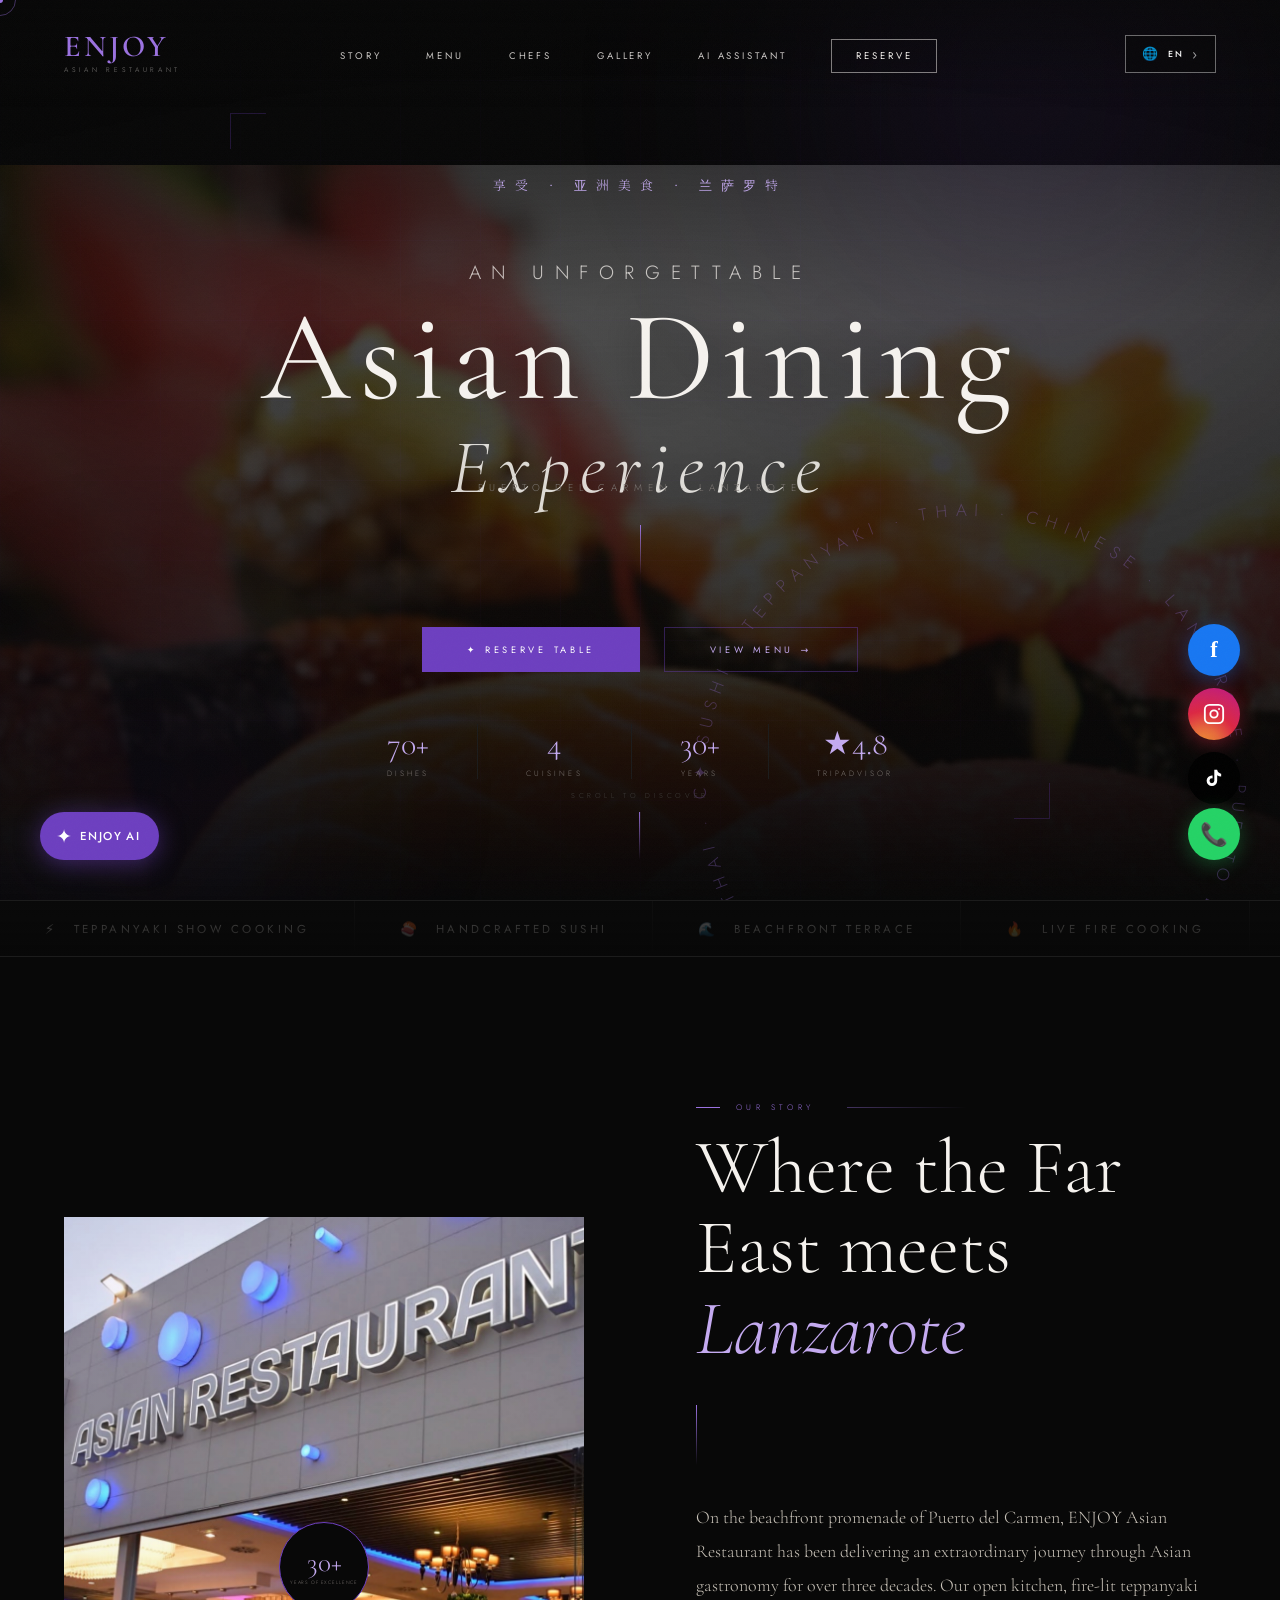
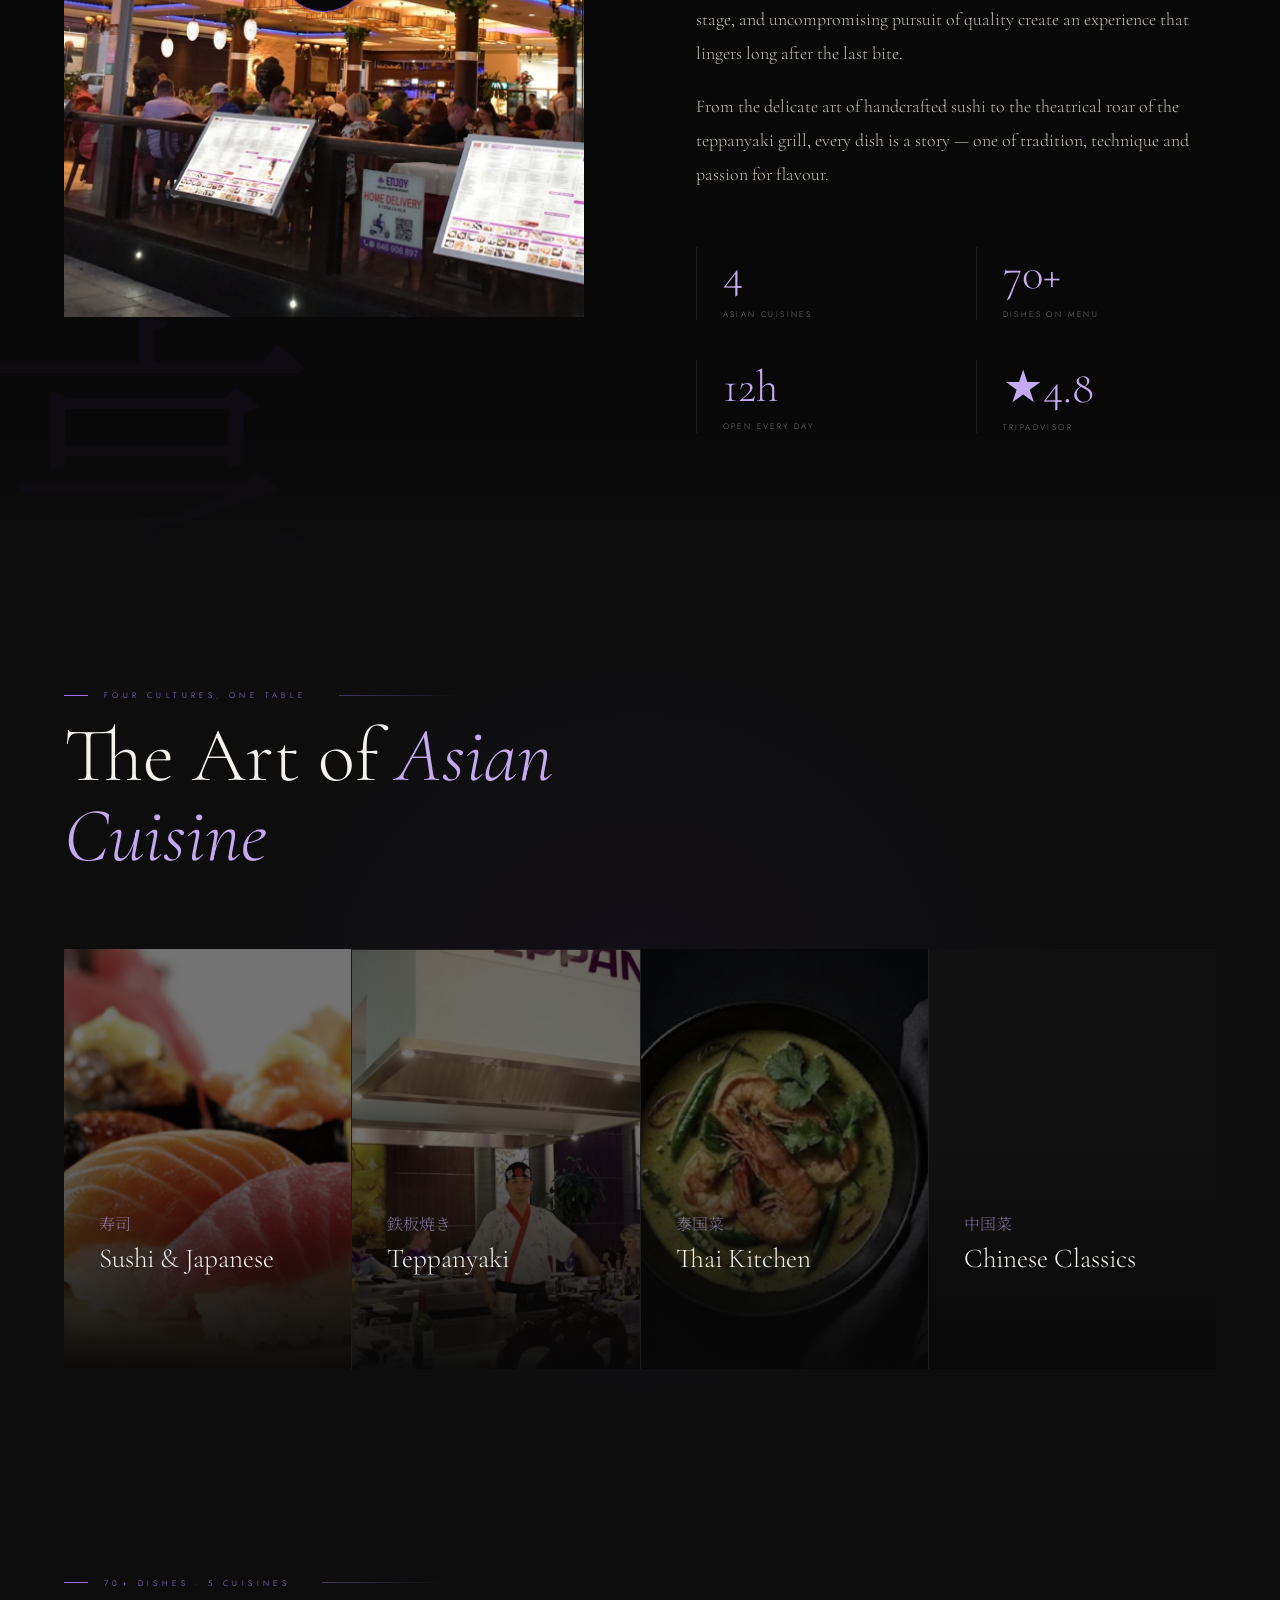
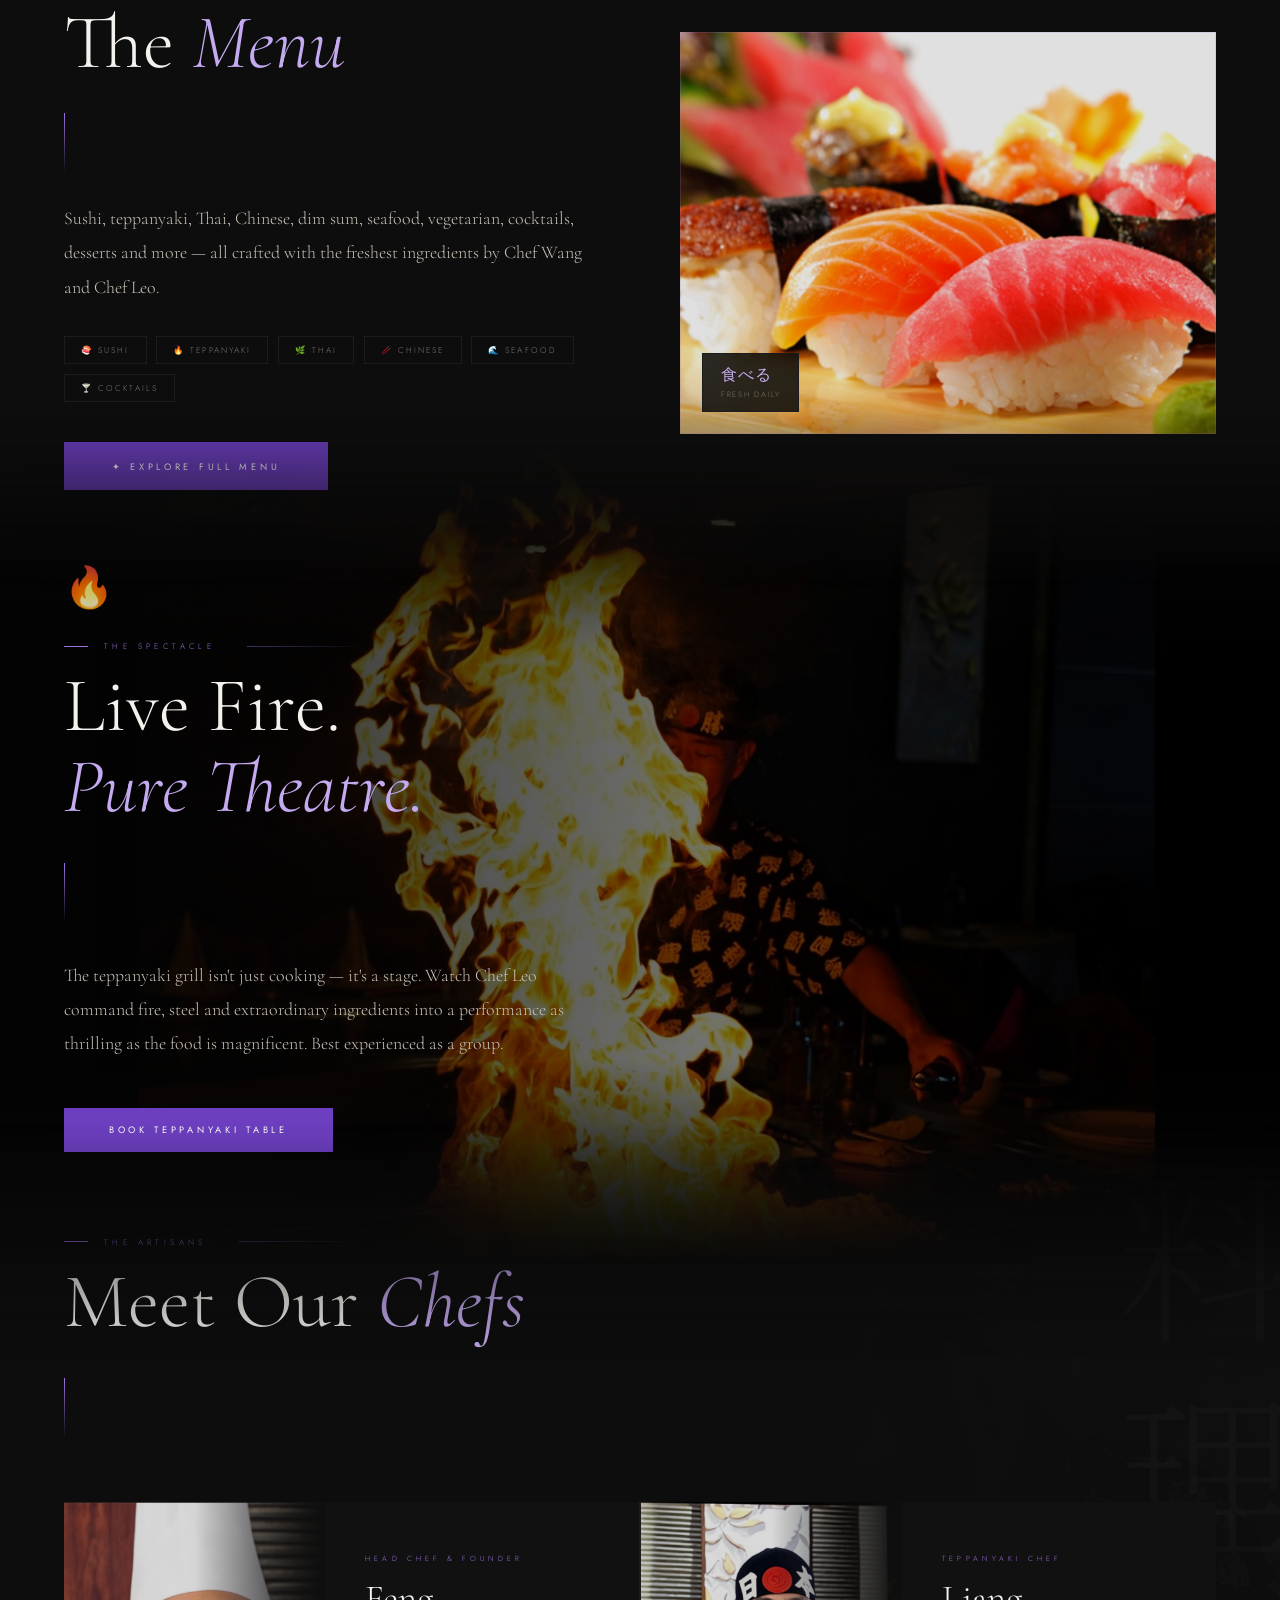
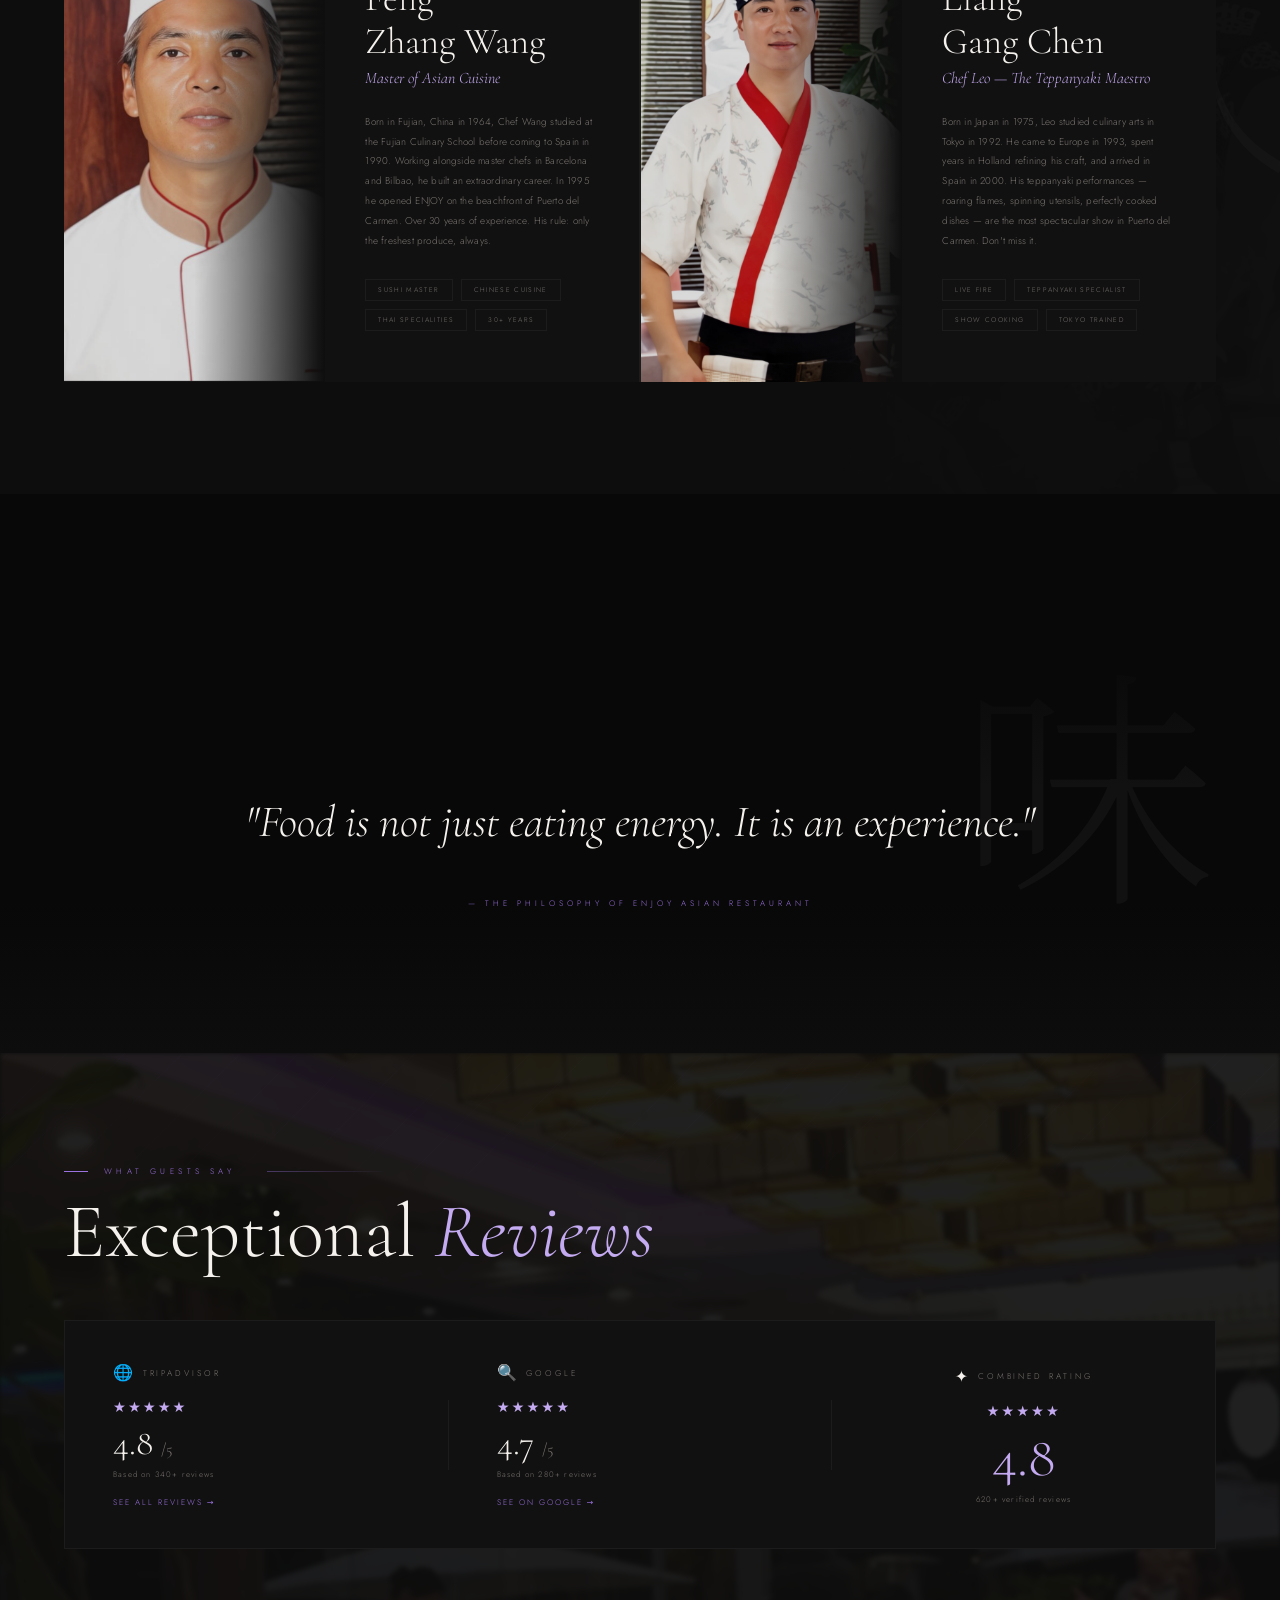
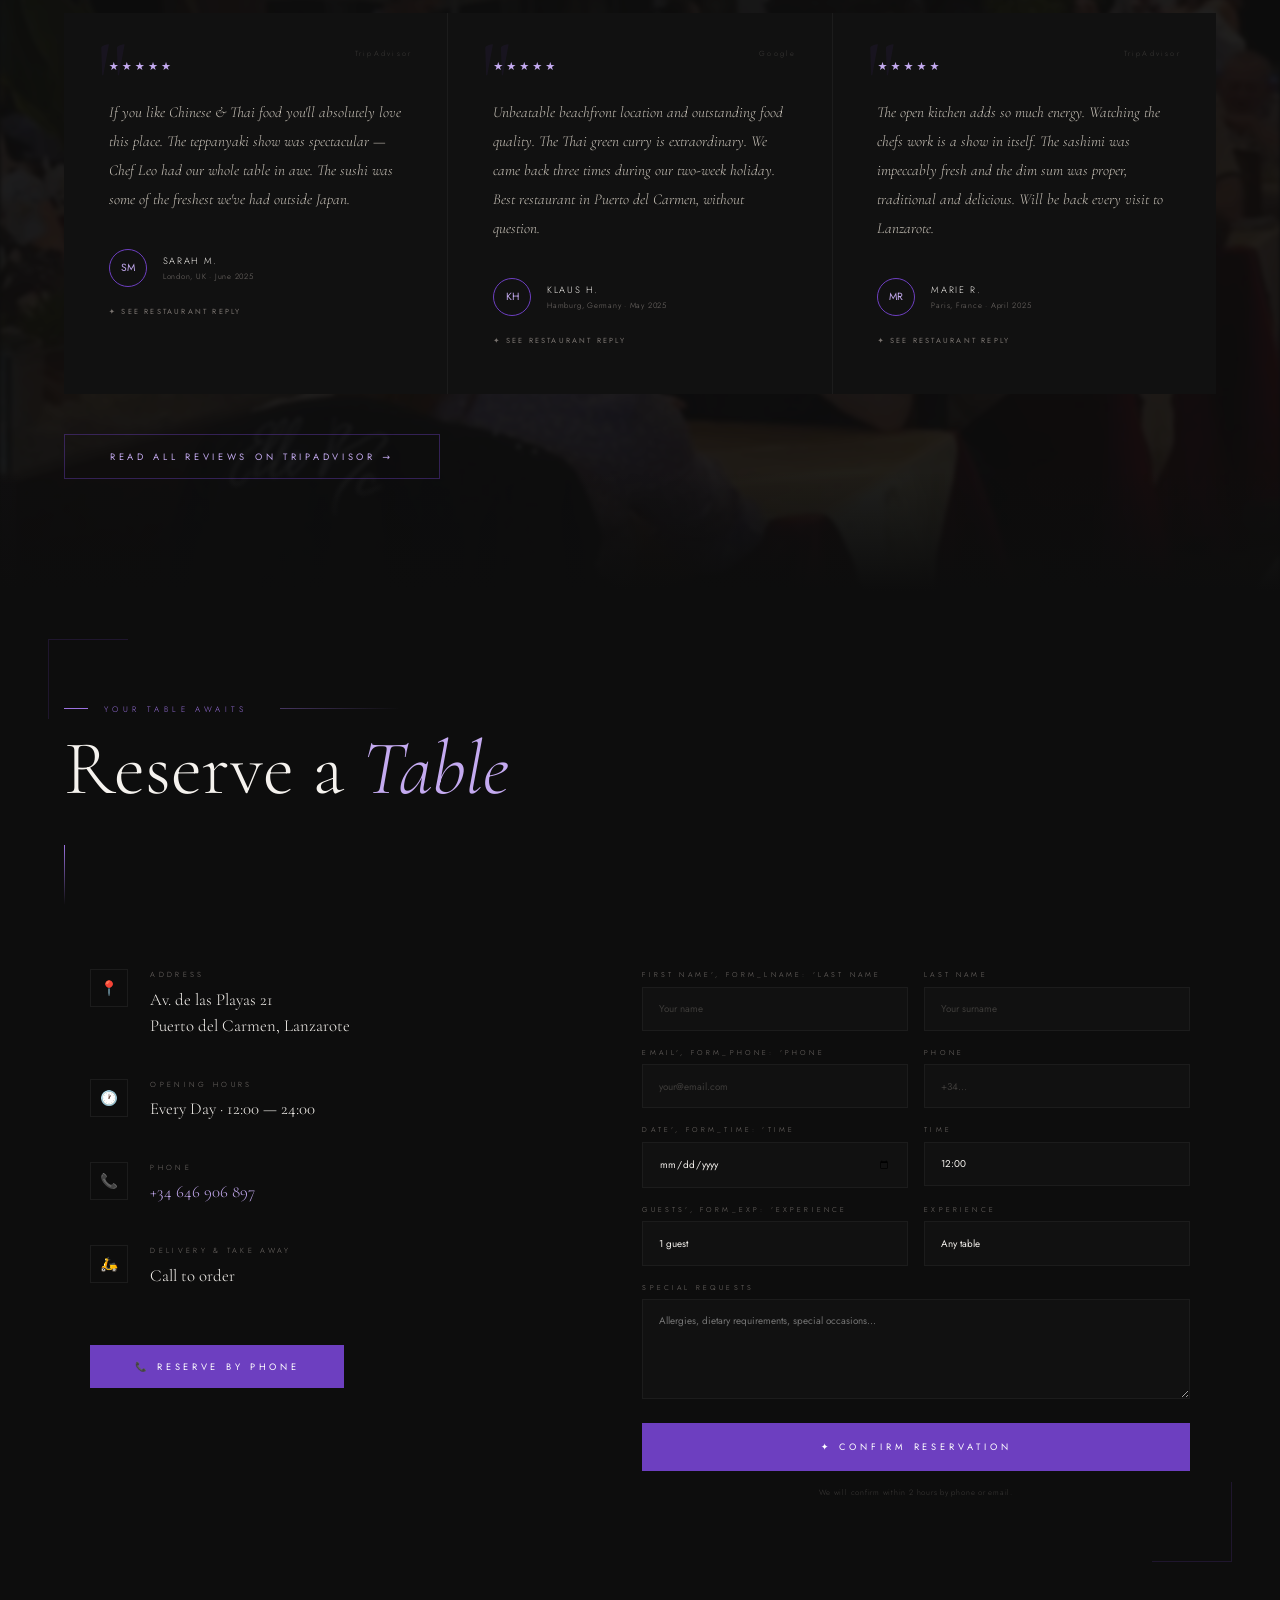
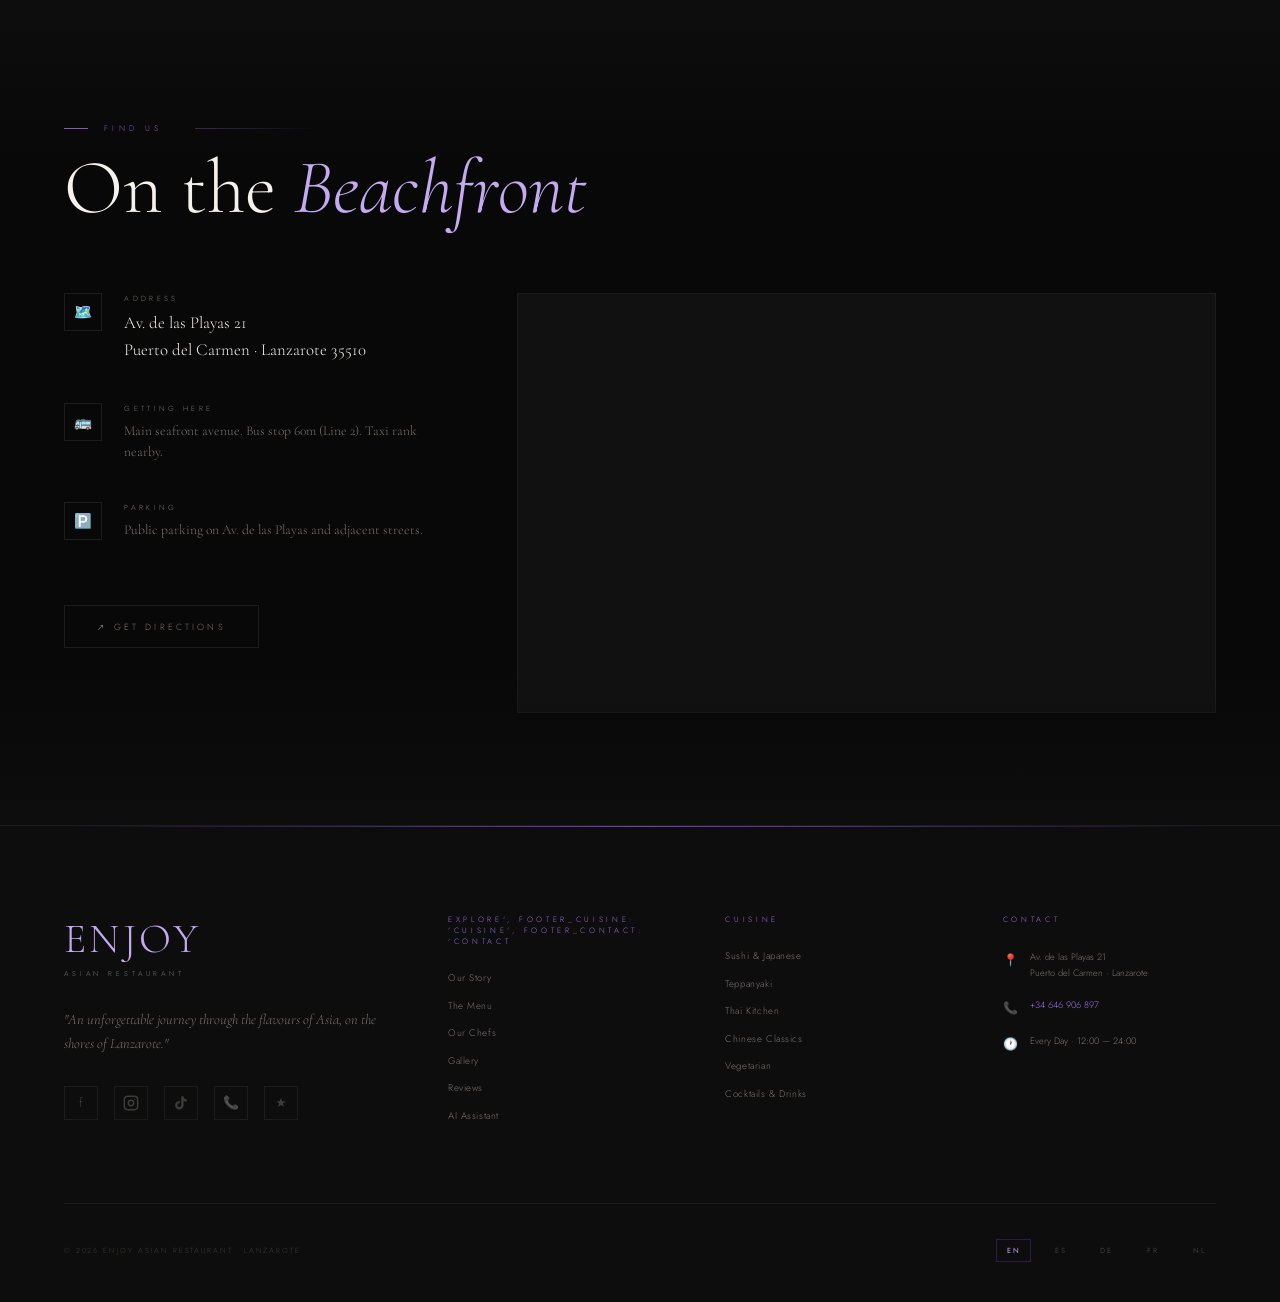
==== commit c4904e90: "Mobile: hide quote, fix section transitions, improve load performance - Hide philosophical quote on " ====
--- a/index.html
+++ b/index.html
@@ -79,6 +79,13 @@
   }
   </script>
   <title>ENJOY Asian Restaurant — Sushi, Teppanyaki &amp; Thai | Puerto del Carmen, Lanzarote</title>
+  <!-- Performance: preconnect + font preload -->
+  <link rel="preconnect" href="https://fonts.googleapis.com">
+  <link rel="preconnect" href="https://fonts.gstatic.com" crossorigin>
+  <link rel="preload" as="style" href="https://fonts.googleapis.com/css2?family=Cormorant+Garamond:ital,wght@0,300;0,400;0,600;1,300;1,400&family=Jost:wght@200;300;400;500&family=Noto+Serif+JP:wght@200;300&display=swap">
+  <link rel="stylesheet" href="https://fonts.googleapis.com/css2?family=Cormorant+Garamond:ital,wght@0,300;0,400;0,600;1,300;1,400&family=Jost:wght@200;300;400;500&family=Noto+Serif+JP:wght@200;300&display=swap" media="print" onload="this.media='all'">
+  <noscript><link rel="stylesheet" href="https://fonts.googleapis.com/css2?family=Cormorant+Garamond:ital,wght@0,300;0,400;0,600;1,300;1,400&family=Jost:wght@200;300;400;500&family=Noto+Serif+JP:wght@200;300&display=swap"></noscript>
+  <link rel="preload" as="image" href="facade-day.jpg">
   <link rel="stylesheet" href="style.css">
 </head>
 <body>
--- a/style.css
+++ b/style.css
@@ -2309,6 +2309,62 @@
     -webkit-mask-image: none;
     mask-image: none;
   }
+  /* ── Frase filosófica: ocultar en móvil ── */
+  #quote-parallax { display: none; }
+
+  /* ── Conexión visual menu → teppanyaki → chefs en móvil ── */
+  #menu-gateway {
+    padding-bottom: 3rem;
+    margin-bottom: 0;
+    position: relative;
+  }
+  #menu-gateway::after {
+    content: ''; position: absolute;
+    bottom: 0; left: 0; right: 0; height: 120px;
+    background: linear-gradient(to bottom, transparent, rgba(8,8,8,0.95));
+    pointer-events: none; z-index: 5;
+  }
+  #teppanyaki {
+    margin-top: -120px;
+    margin-bottom: -100px;
+    padding-top: 120px;
+    padding-bottom: 100px;
+  }
+  #chefs {
+    padding-top: 5rem;
+    position: relative;
+  }
+  #chefs::before {
+    content: ''; position: absolute;
+    top: 0; left: 0; right: 0; height: 100px;
+    background: linear-gradient(to top, transparent, rgba(13,13,13,0.9));
+    pointer-events: none; z-index: 5;
+  }
+  /* ── Chefs: scroll horizontal en móvil ── */
+  .chefs-grid {
+    display: flex;
+    flex-wrap: nowrap;
+    overflow-x: auto;
+    scroll-snap-type: x mandatory;
+    -webkit-overflow-scrolling: touch;
+    gap: 0;
+    background: transparent;
+    margin: 2rem -5% 0;
+    padding: 0 5% 1.5rem;
+    scrollbar-width: none;
+  }
+  .chefs-grid::-webkit-scrollbar { display: none; }
+  .chef-card {
+    flex: 0 0 85vw;
+    max-width: 360px;
+    scroll-snap-align: start;
+    margin-right: 1px;
+  }
+  .chef-card-inner {
+    grid-template-columns: 1fr;
+    min-height: 0;
+  }
+  .chef-photo { height: 240px; }
 }
 
 /* ═══════════════════════════════════════════════════════════════
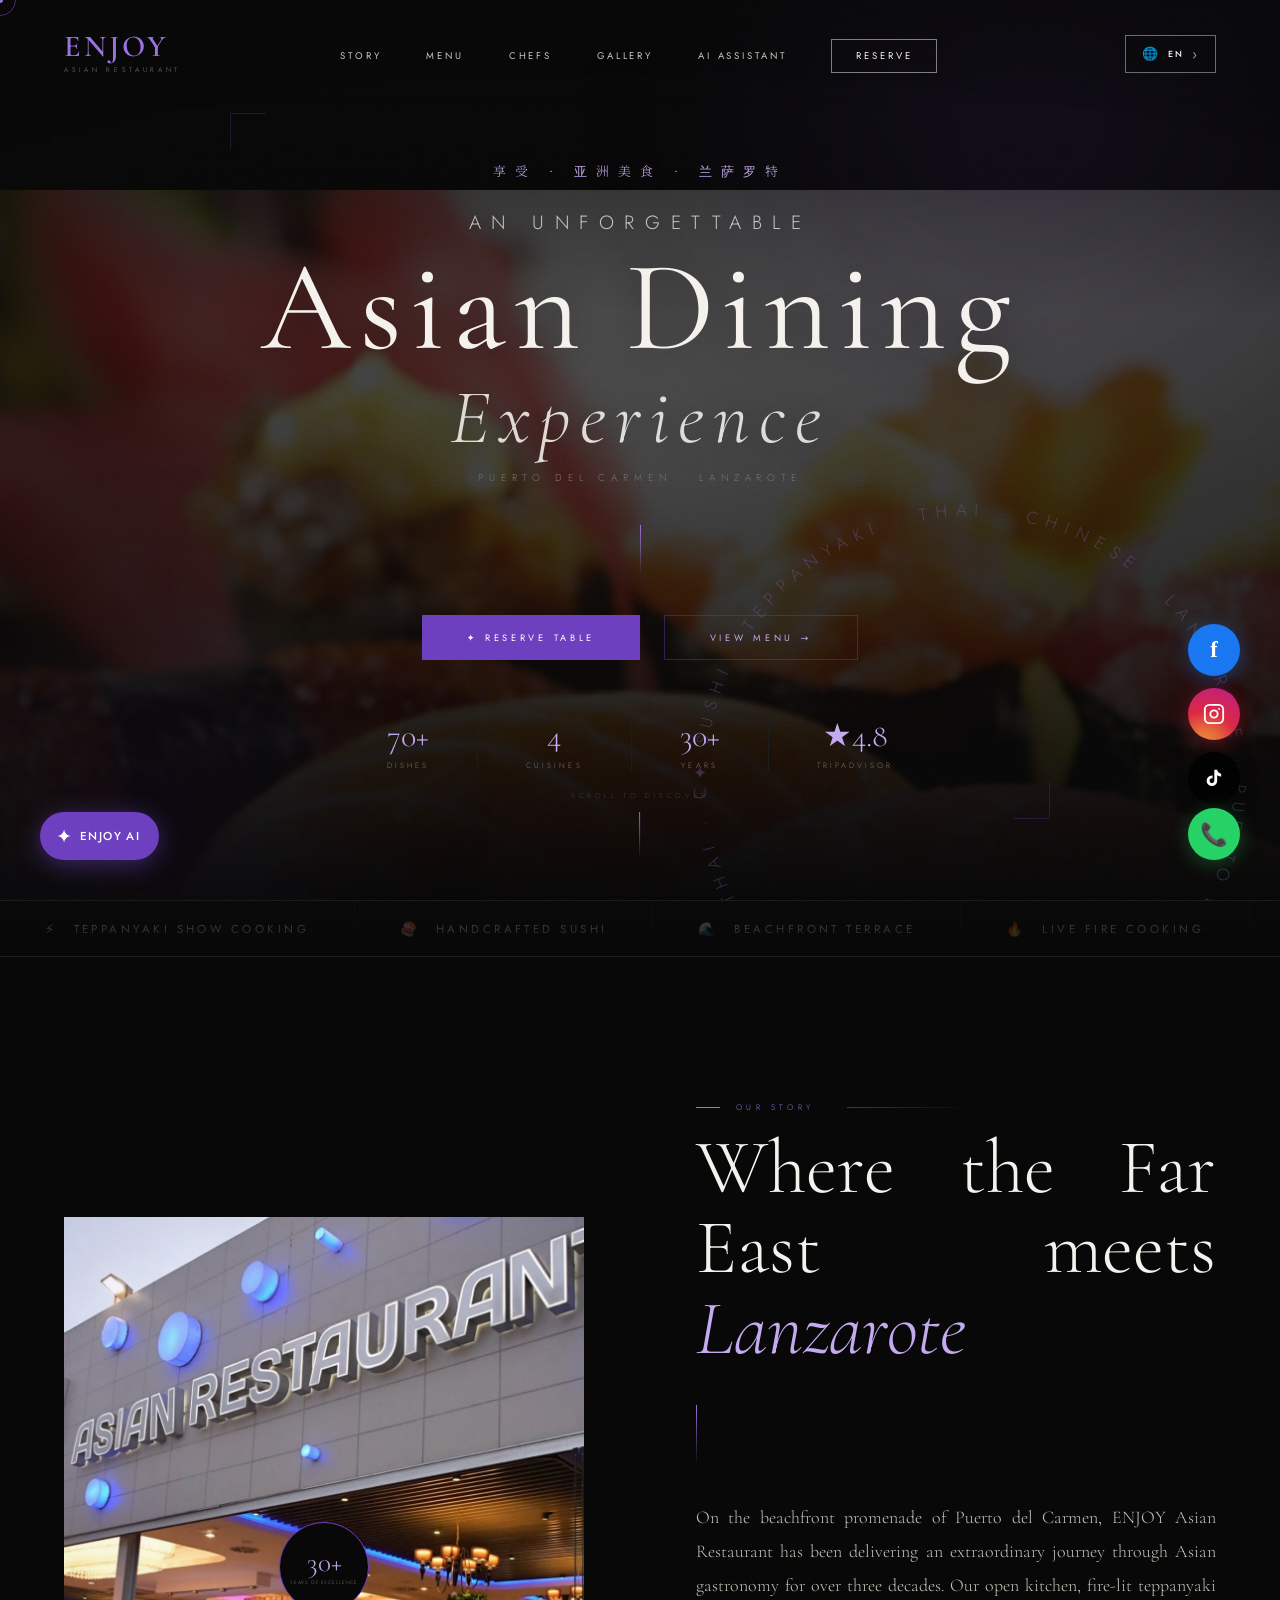
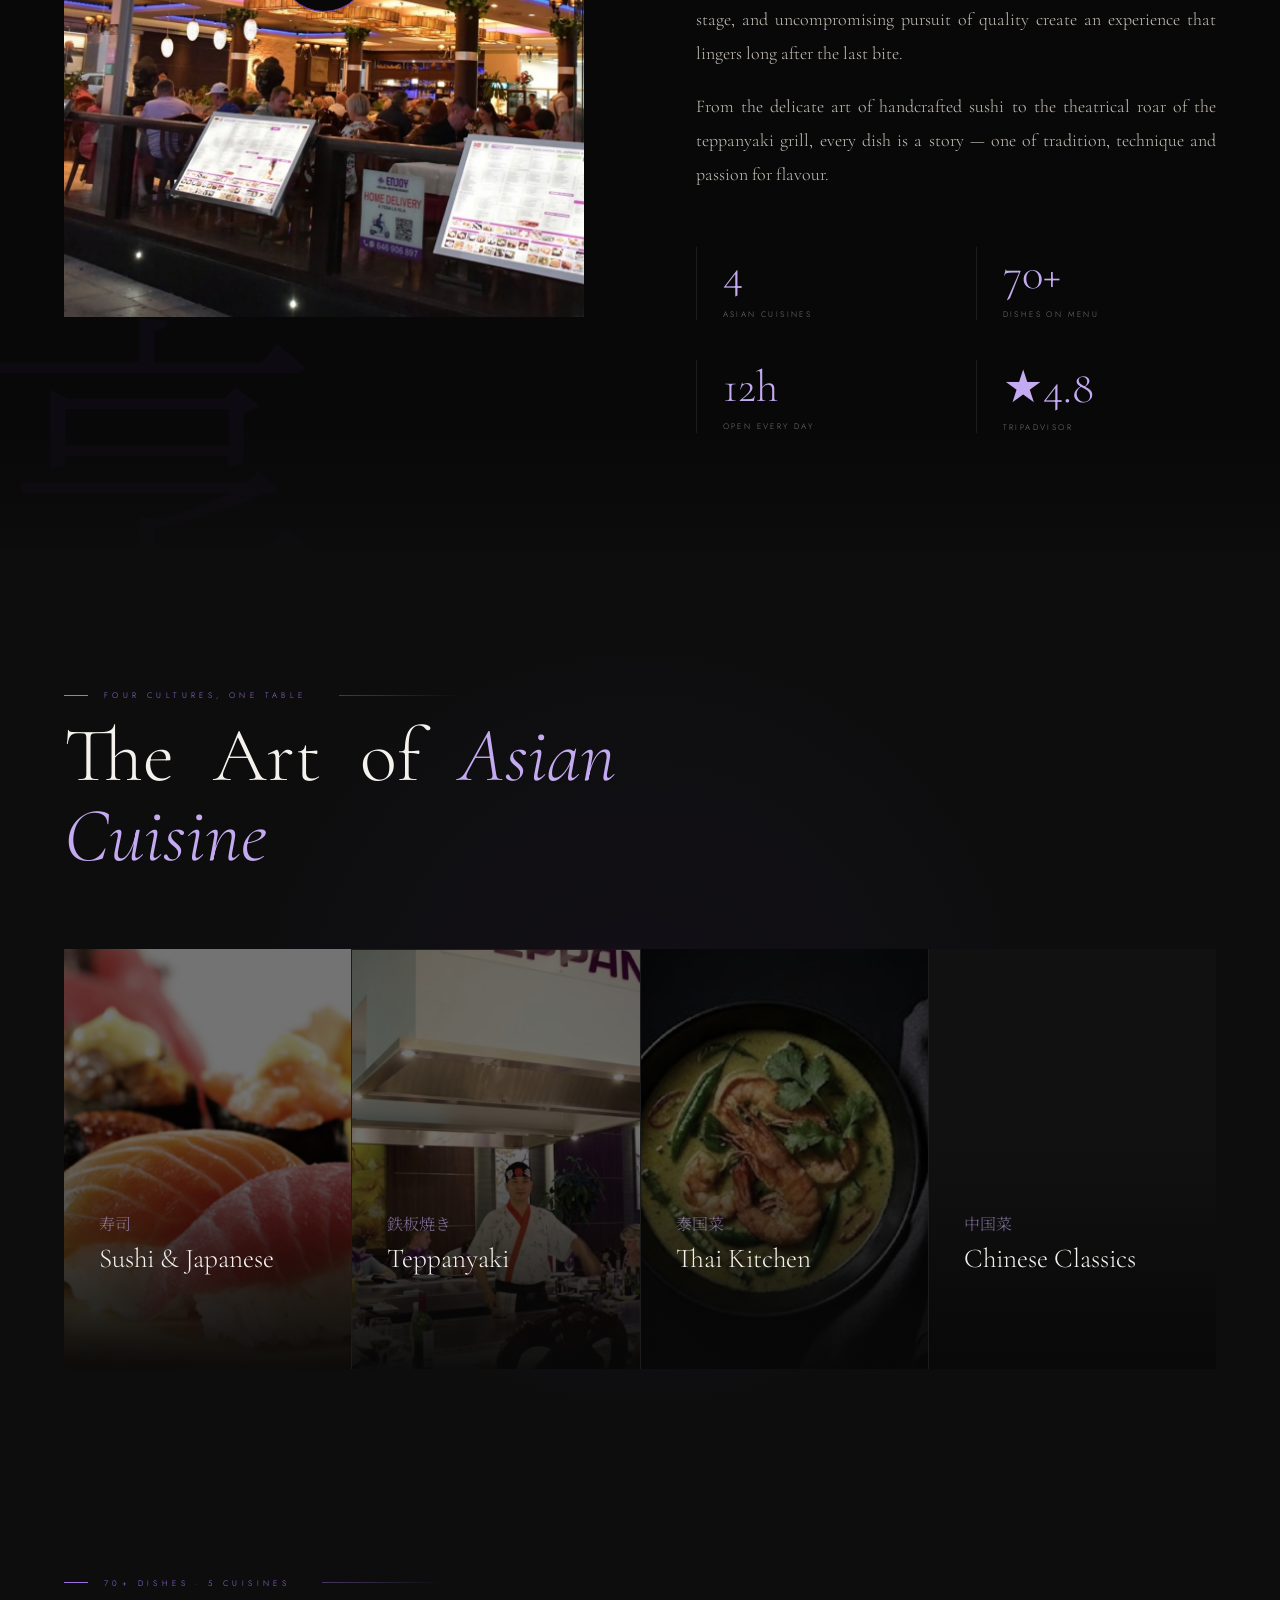
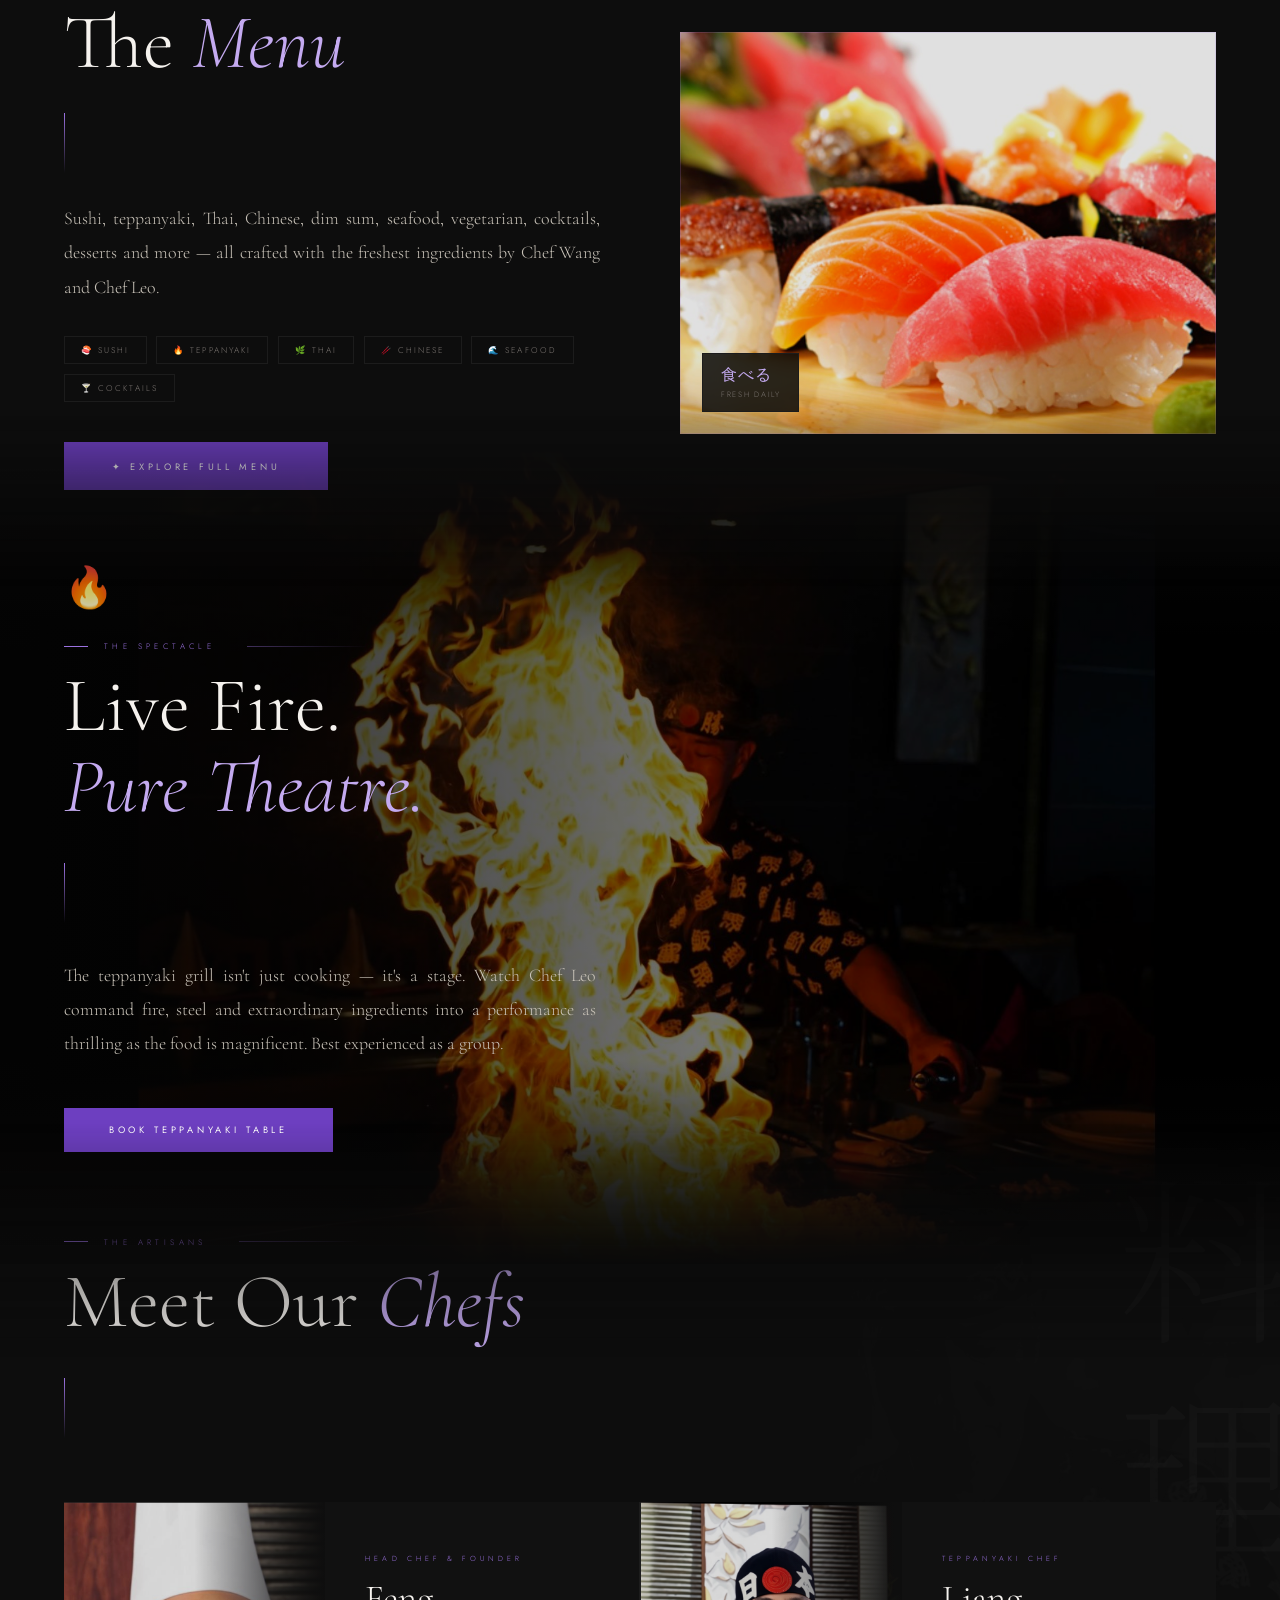
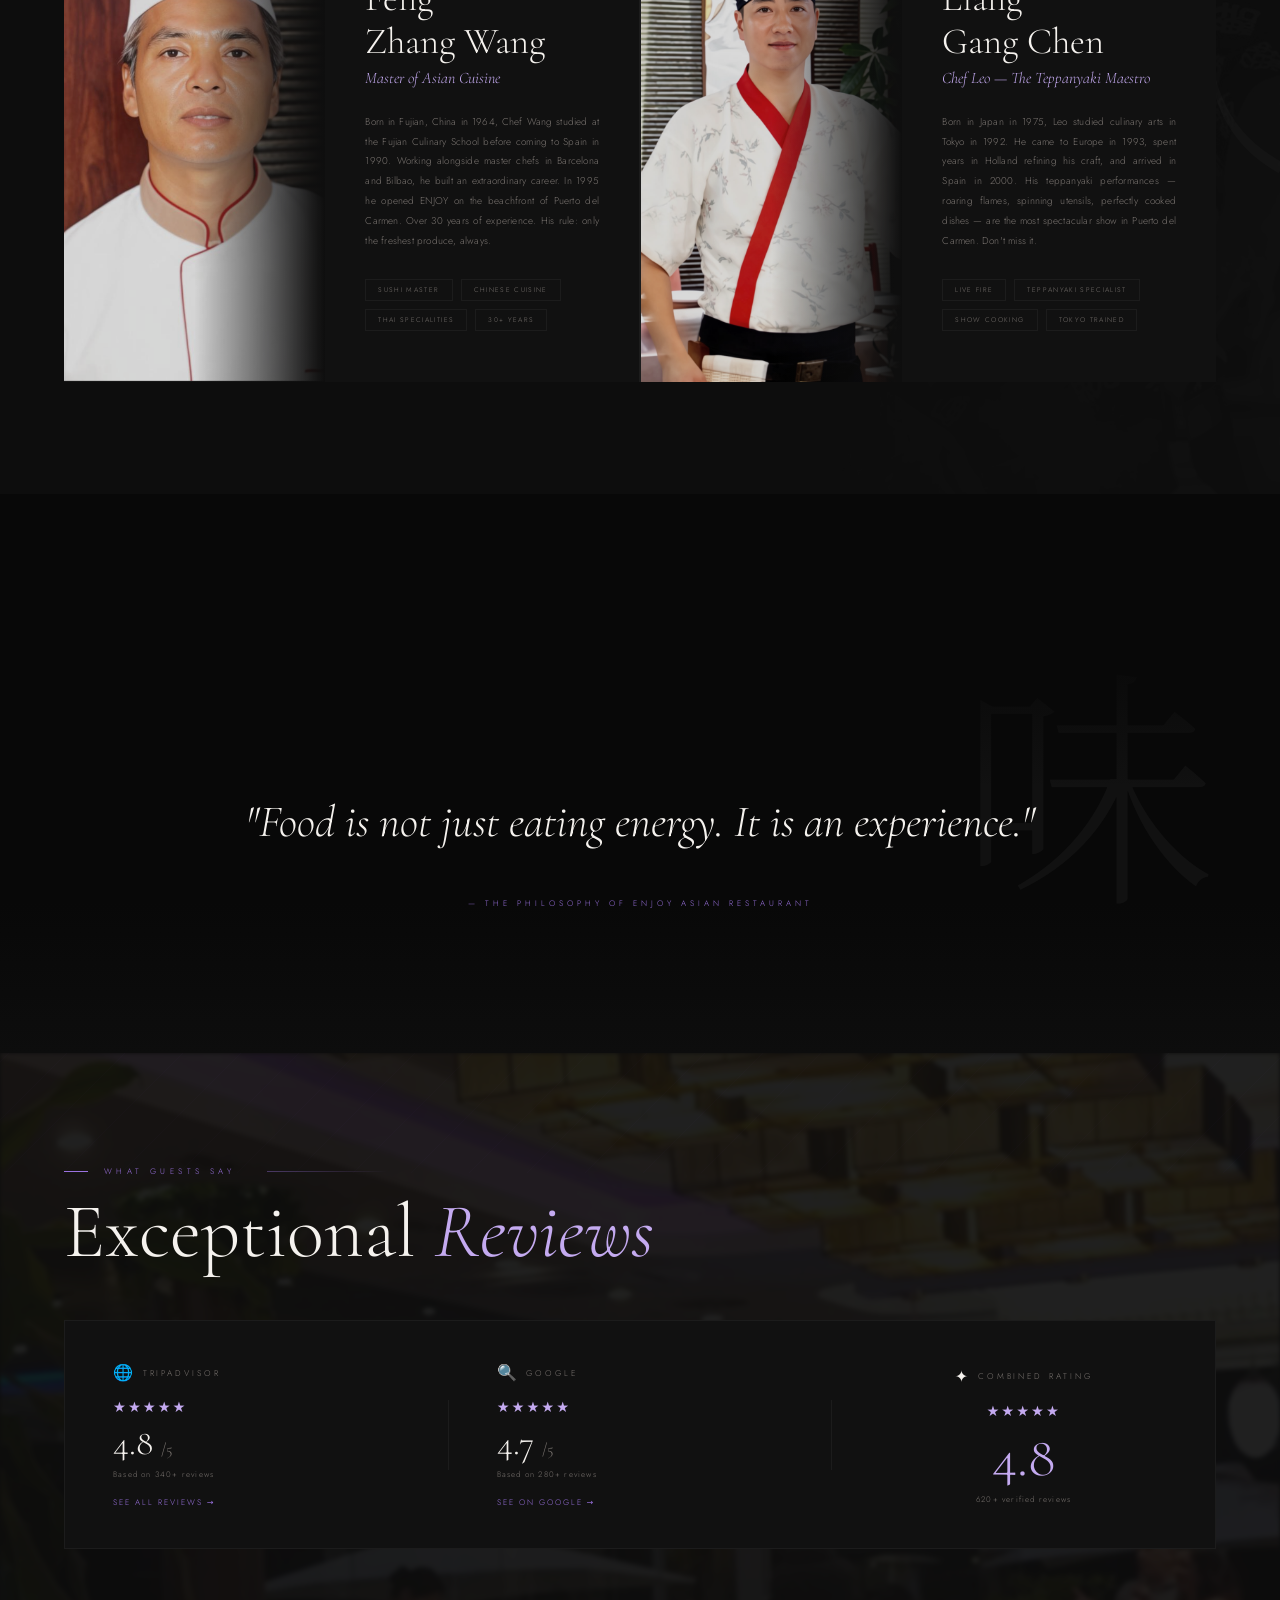
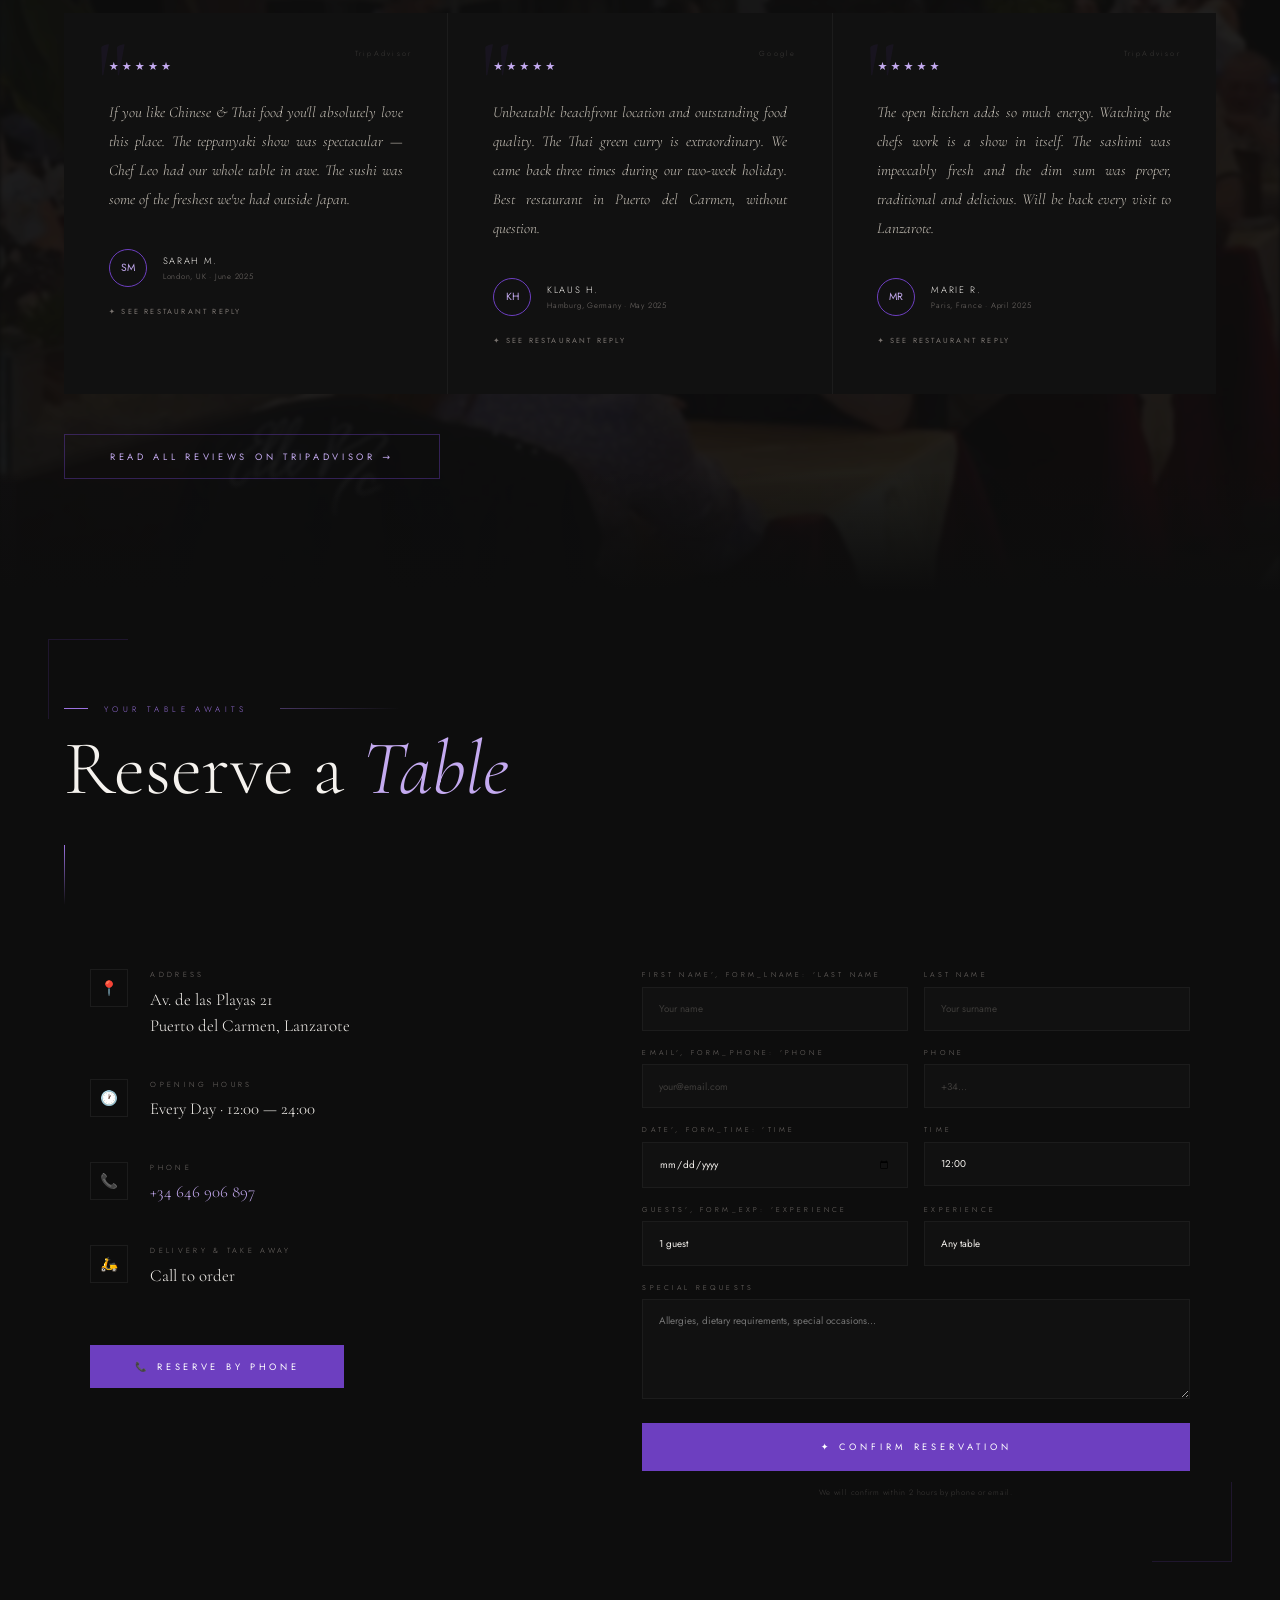
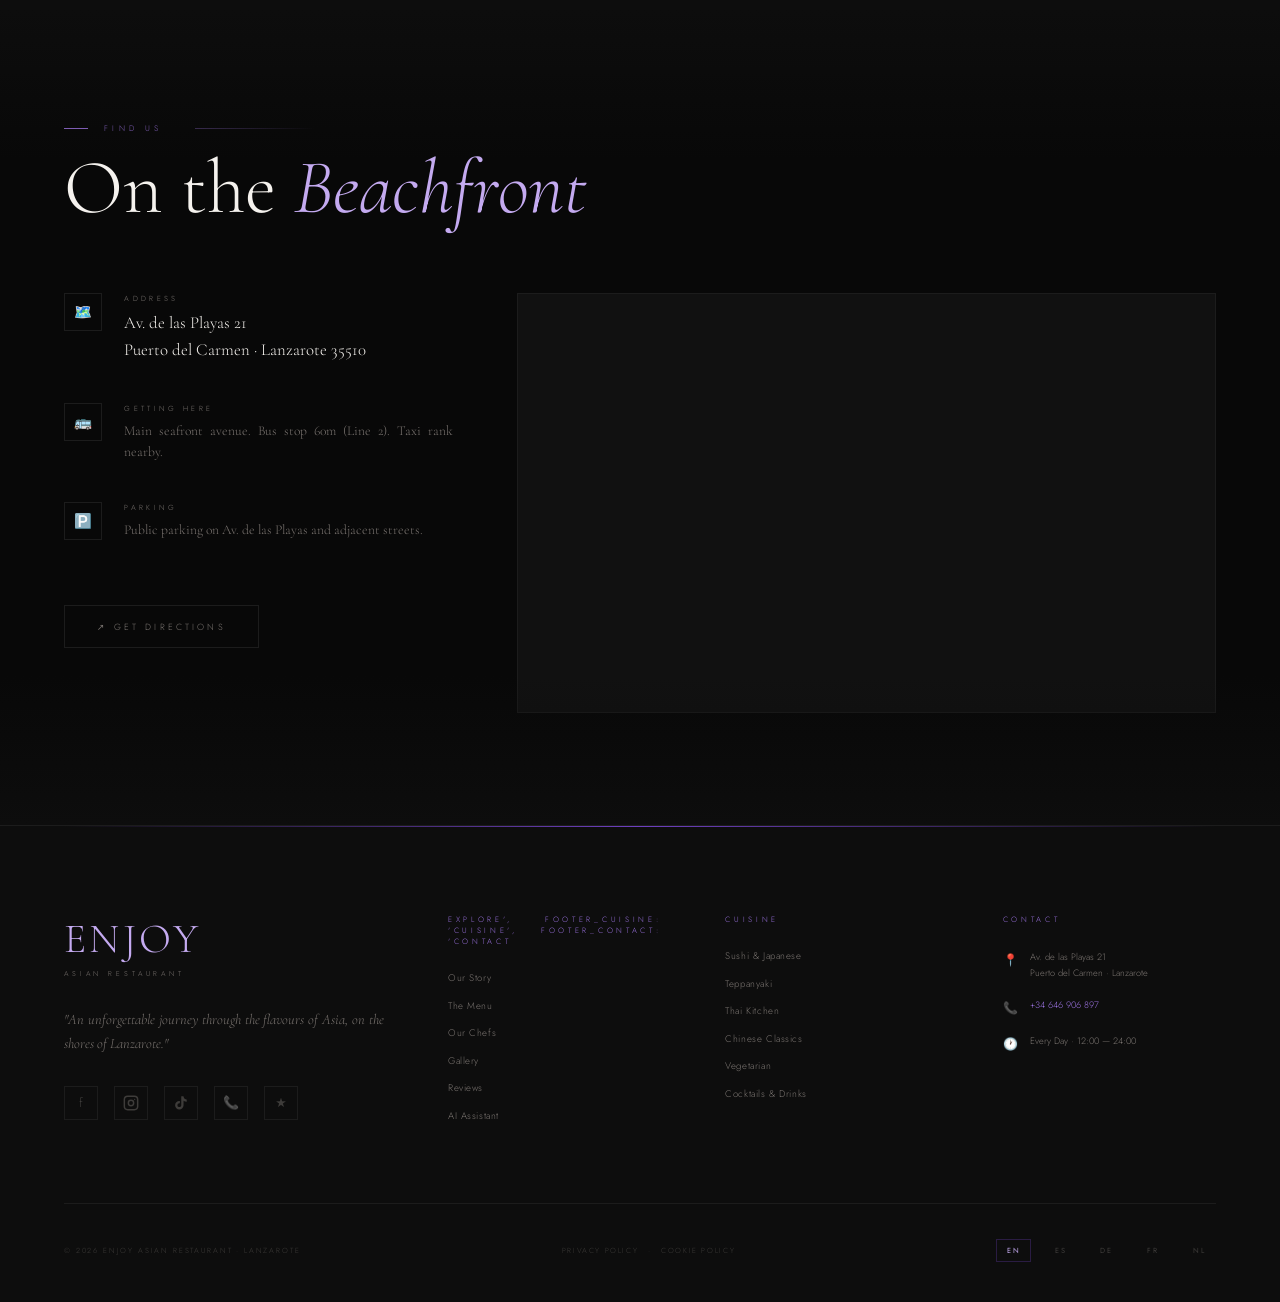
==== commit 1215c60a: "Add cookie policy, privacy policy pages and consent banner - New pages: privacidad.html (GDPR privac" ====
--- a/index.html
+++ b/index.html
@@ -765,6 +765,11 @@
   </div>
   <div class="footer-bottom">
     <span class="footer-copy" data-i18n="footer_copy">© 2026 ENJOY Asian Restaurant · Lanzarote</span>
+    <div class="footer-legal-links">
+      <a href="privacidad.html" data-i18n="footer_privacy">Política de Privacidad</a>
+      <span class="footer-legal-sep">·</span>
+      <a href="cookies.html" data-i18n="footer_cookies">Política de Cookies</a>
+    </div>
     <div class="footer-lang">
       <button class="lang-btn active" onclick="setLang('en')">EN</button>
       <button class="lang-btn" onclick="setLang('es')">ES</button>
@@ -775,6 +780,20 @@
   </div>
 </footer>
 
+<!-- Banner de consentimiento de cookies -->
+<div id="cookie-banner" style="display:none;">
+  <div id="cookie-banner-inner">
+    <div id="cookie-banner-text">
+      <strong data-i18n="cookie_title">Usamos cookies</strong>
+      <p data-i18n="cookie_desc">Utilizamos cookies técnicas (necesarias) y analíticas (opcionales) para mejorar tu experiencia. Consulta nuestra <a href="cookies.html" data-i18n="cookie_link">Política de Cookies</a>.</p>
+    </div>
+    <div id="cookie-banner-btns">
+      <button id="cookie-reject" onclick="cookieChoice(false)" data-i18n="cookie_reject">Solo esenciales</button>
+      <button id="cookie-accept" onclick="cookieChoice(true)" data-i18n="cookie_accept">Aceptar todas</button>
+    </div>
+  </div>
+</div>
+
 <script src="script.js"></script>
 </body>
 </html>
--- a/style.css
+++ b/style.css
@@ -55,6 +55,7 @@
   overflow-x: hidden;
   cursor: none;
   -webkit-font-smoothing: antialiased;
+  text-align: justify;
 }
 ::selection { background: var(--accent); color: #fff; }
 img { max-width: 100%; display: block; }
@@ -2299,46 +2300,45 @@
 }
 
 @media (max-width: 900px) {
-  #teppanyaki {
-    margin-top: -80px;
-    margin-bottom: -80px;
-    padding-top: 80px;
-    padding-bottom: 80px;
-  }
-  #menu-gateway, #chefs {
-    -webkit-mask-image: none;
-    mask-image: none;
-  }
   /* ── Frase filosófica: ocultar en móvil ── */
   #quote-parallax { display: none; }
 
-  /* ── Conexión visual menu → teppanyaki → chefs en móvil ── */
+  /* ── Conexión visual menu → teppanyaki → chefs en móvil ──
+     Igual que escritorio pero con solapamiento reducido y
+     mask más corta para no cortar contenido en pantalla pequeña */
   #menu-gateway {
-    padding-bottom: 3rem;
-    margin-bottom: 0;
-    position: relative;
+    -webkit-mask-image: linear-gradient(to bottom, black 0%, black 80%, transparent 100%);
+    mask-image: linear-gradient(to bottom, black 0%, black 80%, transparent 100%);
   }
-  #menu-gateway::after {
-    content: ''; position: absolute;
-    bottom: 0; left: 0; right: 0; height: 120px;
-    background: linear-gradient(to bottom, transparent, rgba(8,8,8,0.95));
-    pointer-events: none; z-index: 5;
+  #chefs {
+    -webkit-mask-image: linear-gradient(to top, black 0%, black 80%, transparent 100%);
+    mask-image: linear-gradient(to top, black 0%, black 80%, transparent 100%);
   }
   #teppanyaki {
-    margin-top: -120px;
-    margin-bottom: -100px;
-    padding-top: 120px;
-    padding-bottom: 100px;
+    margin-top: -110px;
+    margin-bottom: -110px;
+    padding-top: 110px;
+    padding-bottom: 110px;
   }
-  #chefs {
-    padding-top: 5rem;
-    position: relative;
+
+  /* Franja diagonal morada — forma característica de transición */
+  #teppanyaki::before {
+    content: '';
+    position: absolute;
+    top: 90px; left: 0; right: 0;
+    height: 3px;
+    background: linear-gradient(to right, transparent, rgba(109,63,192,0.7) 30%, rgba(155,114,224,0.9) 50%, rgba(109,63,192,0.7) 70%, transparent);
+    pointer-events: none;
+    z-index: 10;
   }
-  #chefs::before {
-    content: ''; position: absolute;
-    top: 0; left: 0; right: 0; height: 100px;
-    background: linear-gradient(to top, transparent, rgba(13,13,13,0.9));
-    pointer-events: none; z-index: 5;
+  #teppanyaki::after {
+    content: '';
+    position: absolute;
+    bottom: 90px; left: 0; right: 0;
+    height: 3px;
+    background: linear-gradient(to right, transparent, rgba(109,63,192,0.7) 30%, rgba(155,114,224,0.9) 50%, rgba(109,63,192,0.7) 70%, transparent);
+    pointer-events: none;
+    z-index: 10;
   }
   /* ── Chefs: scroll horizontal en móvil ── */
   .chefs-grid {
@@ -2468,3 +2468,54 @@
 @media (max-width: 680px) {
   :root { --blend: 80px; }
 }
+
+/* ── FOOTER LEGAL LINKS ─────────────────────────────────── */
+.footer-legal-links {
+  display: flex; align-items: center; gap: 0.6rem;
+  font-family: var(--font-ui);
+  font-size: 0.46rem; letter-spacing: 0.22em; text-transform: uppercase;
+}
+.footer-legal-links a { color: var(--silver-muted); text-decoration: none; transition: color 0.2s; }
+.footer-legal-links a:hover { color: var(--accent-pale); }
+.footer-legal-sep { color: var(--silver-muted); }
+
+/* ── COOKIE BANNER ──────────────────────────────────────── */
+#cookie-banner {
+  position: fixed; bottom: 1.5rem; left: 50%; transform: translateX(-50%);
+  z-index: 9999; width: calc(100% - 3rem); max-width: 680px;
+  animation: cookieFadeIn 0.4s ease;
+}
+@keyframes cookieFadeIn { from { opacity:0; transform: translateX(-50%) translateY(12px); } to { opacity:1; transform: translateX(-50%) translateY(0); } }
+#cookie-banner-inner {
+  background: var(--bg-card);
+  border: 1px solid var(--bg-border);
+  border-radius: 4px;
+  padding: 1.4rem 1.6rem;
+  display: flex; align-items: center; gap: 1.5rem; flex-wrap: wrap;
+  box-shadow: 0 8px 32px rgba(0,0,0,0.6);
+}
+#cookie-banner-text { flex: 1; min-width: 200px; }
+#cookie-banner-text strong { display: block; font-family: var(--font-display); font-size: 1rem; font-weight: 400; color: var(--white); margin-bottom: 0.3rem; }
+#cookie-banner-text p { font-size: 0.7rem; line-height: 1.7; color: var(--silver); margin: 0; }
+#cookie-banner-text a { color: var(--accent-light); }
+#cookie-banner-btns { display: flex; gap: 0.7rem; flex-shrink: 0; }
+#cookie-reject {
+  font-family: var(--font-ui); font-size: 0.5rem; letter-spacing: 0.2em; text-transform: uppercase;
+  padding: 0.6rem 1.1rem; background: none;
+  border: 1px solid var(--bg-border); color: var(--silver-muted);
+  cursor: pointer; border-radius: 2px; transition: all 0.2s;
+}
+#cookie-reject:hover { border-color: var(--silver-muted); color: var(--white); }
+#cookie-accept {
+  font-family: var(--font-ui); font-size: 0.5rem; letter-spacing: 0.2em; text-transform: uppercase;
+  padding: 0.6rem 1.1rem;
+  background: var(--accent); border: 1px solid var(--accent); color: #fff;
+  cursor: pointer; border-radius: 2px; transition: all 0.2s;
+}
+#cookie-accept:hover { background: var(--accent-light); border-color: var(--accent-light); }
+@media (max-width: 600px) {
+  #cookie-banner { bottom: 1rem; width: calc(100% - 2rem); }
+  #cookie-banner-inner { flex-direction: column; gap: 1rem; padding: 1.2rem; }
+  #cookie-banner-btns { width: 100%; }
+  #cookie-reject, #cookie-accept { flex: 1; text-align: center; }
+}
